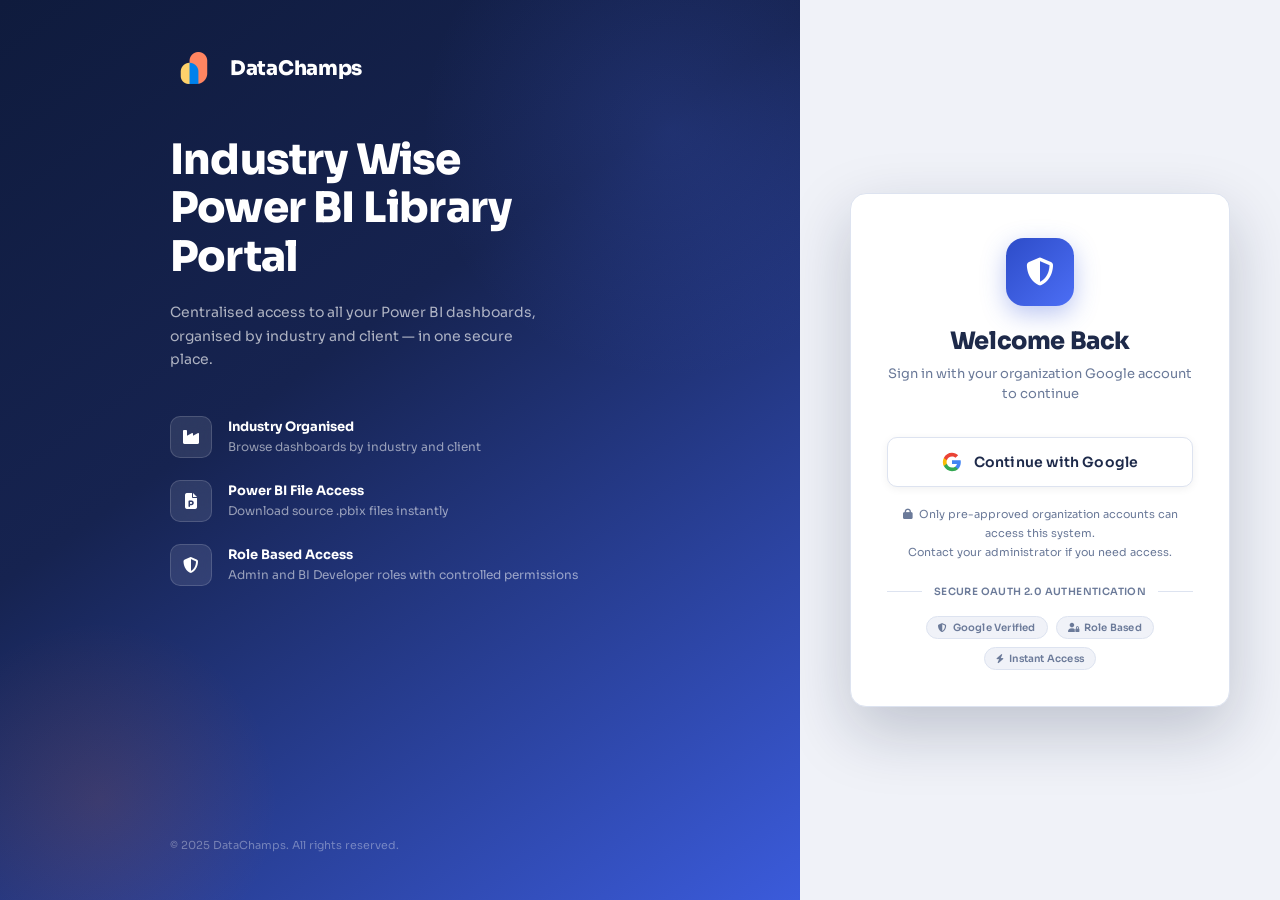
==== index.html @ c6d7ad4a "Initial Commit" ====
<!DOCTYPE html>
<html lang="en">
<head>
  <!-- ═══ AUTH GUARD — runs before anything renders ═══ -->
  <script>
  (function() {
    var params = new URLSearchParams(window.location.search);
    if (params.get('auth') === '1') {
      sessionStorage.setItem('dc_authed', '1');
      window.history.replaceState({}, '', window.location.pathname);
      return;
    }
    if (!sessionStorage.getItem('dc_authed')) {
      window.location.replace('login.html');
    }
  })();
  </script>

  <meta charset="UTF-8" />
  <meta name="viewport" content="width=device-width, initial-scale=1.0" />
  <title>Industry Wise Dashboards — DataChamps</title>
  <link rel="preconnect" href="https://fonts.googleapis.com" />
  <link rel="preconnect" href="https://fonts.gstatic.com" crossorigin />
  <link href="https://fonts.googleapis.com/css2?family=Sora:wght@300;400;500;600;700;800&display=swap" rel="stylesheet" />
  <link href="https://cdnjs.cloudflare.com/ajax/libs/font-awesome/6.5.0/css/all.min.css" rel="stylesheet" />
  <link rel="icon" type="image/png" href="logo/favicon.png">
  <link rel="stylesheet" href="css/index.css" />
</head>
<body>

<!-- ═══════════════════════ NAVBAR ═══════════════════════ -->
<nav class="navbar">
  <a class="navbar-brand" href="index.html">
    <img src="logo/favicon.png" alt="DataChamps Logo" class="brand-logo" onerror="this.style.display='none'" />
    <span class="brand-name">DataChamps</span>
  </a>

  <ul class="navbar-nav" id="navbarNav">
    <li><a class="nav-link active" onclick="navigateTo('industries');closeNav()"><i class="fa fa-th-large"></i> Dashboards</a></li>
    <li><a class="nav-link" href="kpi.html"><i class="fa fa-chart-line"></i> KPI Details</a></li>
    <li><a class="nav-link" href="visual.html"><i class="fa fa-eye"></i> Visual Details</a></li>
    <li><a class="nav-link" href="wireframe"><i class="fa fa-eye"></i> Wireframe</a></li>
  </ul>

  <div class="navbar-actions">
    <!-- Guest -->
    <div id="guestActions">
      <button class="btn-login" onclick="openLoginModal()">
        <i class="fa fa-lock"></i>
        <span class="btn-text">Login</span>
      </button>
    </div>

    <!-- Logged in — single profile button with dropdown -->
    <div id="adminActions" style="display:none; align-items:center; gap:10px;" class="profile-wrapper">
      <!-- Profile Dropdown Trigger -->
      <div class="profile-dropdown-wrap" id="profileDropdownWrap">
        <button class="btn-profile" id="profileBtn" onclick="toggleProfileDropdown(event)" aria-haspopup="true" aria-expanded="false">
          <div id="profileAvatarWrap">
            <div class="avatar" id="adminAvatar">A</div>
          </div>
          <div class="profile-info">
            <span class="admin-name" id="adminName">User</span>
            <span class="role-badge" id="roleBadge">—</span>
          </div>
          <i class="fa fa-chevron-down profile-chevron" id="profileChevron"></i>
        </button>

        <!-- Dropdown Menu -->
        <div class="profile-dropdown" id="profileDropdown" role="menu">
          <!-- User info header -->
          <div class="dropdown-header">
            <div class="dropdown-avatar" id="dropdownAvatarWrap">
              <div class="avatar-lg" id="dropdownAvatar">A</div>
            </div>
            <div class="dropdown-user-info">
              <div class="dropdown-name" id="dropdownName">User</div>
              <div class="dropdown-role" id="dropdownRole">—</div>
            </div>
          </div>
          <div class="dropdown-divider"></div>

          <!-- Menu items -->
          <a class="dropdown-item" href="profile.html" role="menuitem">
            <span class="dropdown-item-icon"><i class="fa fa-user-circle"></i></span>
            <span class="dropdown-item-text">My Profile</span>
          </a>

          <!-- Admin only: Manage Users -->
          <button class="dropdown-item" id="manageUsersItem" style="display:none;" onclick="closeProfileDropdown();openUsersModal();" role="menuitem">
            <span class="dropdown-item-icon admin-icon"><i class="fa fa-users-cog"></i></span>
            <span class="dropdown-item-text">Manage Users</span>
            <span class="dropdown-item-badge">Admin</span>
          </button>

          <div class="dropdown-divider"></div>

          <button class="dropdown-item danger" onclick="logout()" role="menuitem">
            <span class="dropdown-item-icon"><i class="fa fa-sign-out-alt"></i></span>
            <span class="dropdown-item-text">Logout</span>
          </button>
        </div>
      </div>
    </div>
  </div>

  <button class="hamburger" id="hamburger" onclick="toggleNav()" aria-label="Menu" aria-expanded="false">
    <span></span><span></span><span></span>
  </button>
</nav>

<!-- ═══════════════════════ HERO ═════════════════════════ -->
<div class="hero">
  <div class="hero-breadcrumb"><i class="fa fa-th-large"></i><span id="heroPath">All Industries</span></div>
  <h1 id="heroTitle">Industry Wise Dashboards</h1>
  <p id="heroSubtitle">Select an industry to browse its Power BI dashboards</p>
</div>

<!-- ═══════════════════════ STAT BAR ═════════════════════ -->
<div class="stat-bar">
  <div class="stat-item">
    <div class="stat-icon blue"><i class="fa fa-industry"></i></div>
    <div class="stat-info"><span class="stat-num" id="statIndustries">—</span><span class="stat-lbl">Industries</span></div>
  </div>
  <div class="stat-item">
    <div class="stat-icon green"><i class="fa fa-users"></i></div>
    <div class="stat-info"><span class="stat-num" id="statClients">—</span><span class="stat-lbl">Clients</span></div>
  </div>
  <div class="stat-item">
    <div class="stat-icon amber"><i class="fa fa-chart-bar"></i></div>
    <div class="stat-info"><span class="stat-num" id="statDashboards">—</span><span class="stat-lbl">Total Dashboards</span></div>
  </div>
</div>

<!-- ═══════════════════════ MAIN ═════════════════════════ -->
<div class="main-container">
  <div class="page-breadcrumb" id="pageBreadcrumb" style="display:none;"></div>
  <div class="section-heading">
    <h2 id="sectionTitle">Industries</h2>
    <span class="count-badge" id="sectionCount">0</span>
  </div>
  <p class="section-sub" id="sectionSub">Click an industry to view its clients and dashboards</p>
  <div class="toolbar">
    <div class="search-box">
      <i class="fa fa-search"></i>
      <input type="text" id="searchInput" placeholder="Search industries..." oninput="onSearch()" />
    </div>
    <div class="toolbar-right">
      <button class="btn btn-primary" id="addBtn" style="display:none;" onclick="openAddModal()">
        <i class="fa fa-plus"></i> <span id="addBtnLabel">Add Industry</span>
      </button>
    </div>
  </div>
  <div id="cardsArea"></div>
</div>

<!-- ═══════════════════════════════════════════════════════
     LOGIN MODAL
═══════════════════════════════════════════════════════ -->
<div class="modal-overlay" id="loginOverlay">
  <div class="modal login-modal" style="max-width:420px;">
    <div class="modal-body">
      <div class="login-logo">
        <i class="fa fa-shield-alt"></i>
        <h2>Welcome to DataChamps</h2>
        <p>Sign in with your organization Google account</p>
      </div>

      <div class="access-notice" id="loginNotice" style="display:none;">
        <i class="fa fa-triangle-exclamation"></i>
        <span id="loginNoticeMsg">Your account is not authorized. Contact your administrator.</span>
      </div>

      <a class="btn-google" href="php/google_auth.php" id="googleLoginBtn">
        <svg width="20" height="20" viewBox="0 0 24 24">
          <path fill="#4285F4" d="M22.56 12.25c0-.78-.07-1.53-.2-2.25H12v4.26h5.92c-.26 1.37-1.04 2.53-2.21 3.31v2.77h3.57c2.08-1.92 3.28-4.74 3.28-8.09z"/>
          <path fill="#34A853" d="M12 23c2.97 0 5.46-.98 7.28-2.66l-3.57-2.77c-.98.66-2.23 1.06-3.71 1.06-2.86 0-5.29-1.93-6.16-4.53H2.18v2.84C3.99 20.53 7.7 23 12 23z"/>
          <path fill="#FBBC05" d="M5.84 14.09c-.22-.66-.35-1.36-.35-2.09s.13-1.43.35-2.09V7.07H2.18C1.43 8.55 1 10.22 1 12s.43 3.45 1.18 4.93l3.66-2.84z"/>
          <path fill="#EA4335" d="M12 5.38c1.62 0 3.06.56 4.21 1.64l3.15-3.15C17.45 2.09 14.97 1 12 1 7.7 1 3.99 3.47 2.18 7.07l3.66 2.84c.87-2.6 3.3-4.53 6.16-4.53z"/>
        </svg>
        Continue with Google
      </a>

      <p style="text-align:center;font-family:'Sora',sans-serif;font-size:11px;color:var(--text-muted);margin-top:18px;line-height:1.6;">
        Only pre-approved organization accounts can access this system.<br>Contact your admin if you need access.
      </p>
    </div>
  </div>
</div>

<!-- ═══════════════════════════════════════════════════════
     INDUSTRY MODAL
═══════════════════════════════════════════════════════ -->
<div class="modal-overlay" id="industryOverlay">
  <div class="modal">
    <div class="modal-header">
      <span class="modal-title"><i class="fa fa-industry"></i> <span id="industryModalTitle">Add Industry</span></span>
      <button class="modal-close" onclick="closeModal('industryOverlay')"><i class="fa fa-times"></i></button>
    </div>
    <div class="modal-body">
      <input type="hidden" id="industryId" />
      <div class="form-group">
        <label class="form-label">Industry Name <span class="required">*</span></label>
        <input type="text" class="form-control" id="industryName" placeholder="e.g. Construction, Healthcare" />
      </div>
      <div class="form-group">
        <label class="form-label">Icon (Font Awesome class)</label>
        <input type="text" class="form-control" id="industryIcon" placeholder="e.g. fa-building" value="fa-industry" />
        <small style="color:var(--text-muted);font-size:11px;margin-top:5px;display:block;font-family:'Sora',sans-serif;">
          Browse at <a href="https://fontawesome.com/icons" target="_blank" style="color:var(--blue);font-weight:600;">fontawesome.com</a>
        </small>
      </div>
      <div class="form-group">
        <label class="form-label">Description</label>
        <textarea class="form-control" id="industryDesc" placeholder="Brief description..."></textarea>
      </div>
    </div>
    <div class="modal-footer">
      <button class="btn btn-secondary" onclick="closeModal('industryOverlay')">Cancel</button>
      <button class="btn btn-primary" onclick="saveIndustry()"><i class="fa fa-save"></i> Save</button>
    </div>
  </div>
</div>

<!-- Functions MODAL -->
<div class="modal-overlay" id="clientOverlay">
  <div class="modal">
    <div class="modal-header">
      <span class="modal-title"><i class="fa fa-user-tie"></i> <span id="clientModalTitle">Add Functions</span></span>
      <button class="modal-close" onclick="closeModal('clientOverlay')"><i class="fa fa-times"></i></button>
    </div>
    <div class="modal-body">
      <input type="hidden" id="clientId" />
      <input type="hidden" id="clientIndustryId" />
      <div class="form-group">
        <label class="form-label">Function <span class="required">*</span></label>
        <input type="text" class="form-control" id="clientName" placeholder="e.g. Acme Corp" />
      </div>
      <div class="form-row">
        <div class="form-group">
          <label class="form-label">Email</label>
          <input type="email" class="form-control" id="clientEmail" placeholder="client@example.com" />
        </div>
        <div class="form-group">
          <label class="form-label">Phone</label>
          <input type="text" class="form-control" id="clientPhone" placeholder="+91 XXXXX XXXXX" />
        </div>
      </div>
      <div class="form-group">
        <label class="form-label">Description</label>
        <textarea class="form-control" id="clientDesc" placeholder="About this client..."></textarea>
      </div>
    </div>
    <div class="modal-footer">
      <button class="btn btn-secondary" onclick="closeModal('clientOverlay')">Cancel</button>
      <button class="btn btn-primary" onclick="saveClient()"><i class="fa fa-save"></i> Save</button>
    </div>
  </div>
</div>

<!-- DASHBOARD MODAL -->
<div class="modal-overlay" id="dashboardOverlay">
  <div class="modal">
    <div class="modal-header">
      <span class="modal-title"><i class="fa fa-chart-pie"></i> <span id="dashboardModalTitle">Add Dashboard</span></span>
      <button class="modal-close" onclick="closeModal('dashboardOverlay')"><i class="fa fa-times"></i></button>
    </div>
    <div class="modal-body">
      <input type="hidden" id="dashboardId" />
      <input type="hidden" id="dashboardClientId" />
      <input type="hidden" id="dashboardIndustryId" />
      <div class="form-group">
        <label class="form-label">Dashboard Name <span class="required">*</span></label>
        <input type="text" class="form-control" id="dashboardName" placeholder="e.g. Sales Dashboard" />
      </div>
      <div class="form-group">
        <label class="form-label">Power BI Embed URL <span class="required">*</span></label>
        <input type="url" class="form-control" id="dashboardUrl" placeholder="https://app.powerbi.com/reportEmbed?..." />
      </div>
      <div class="form-group">
        <label class="form-label">Description</label>
        <textarea class="form-control" id="dashboardDesc" placeholder="What insights does this dashboard show?"></textarea>
      </div>
      <div class="form-group">
        <label class="form-check">
          <input type="checkbox" id="dashboardActive" checked /> Mark as Active
        </label>
      </div>
    </div>
    <div class="modal-footer">
      <button class="btn btn-secondary" onclick="closeModal('dashboardOverlay')">Cancel</button>
      <button class="btn btn-primary" onclick="saveDashboard()"><i class="fa fa-save"></i> Save</button>
    </div>
  </div>
</div>

<!-- ═══════════════════════════════════════════════════════
     MANAGE USERS MODAL (admin only)
═══════════════════════════════════════════════════════ -->
<div class="modal-overlay" id="usersOverlay">
  <div class="modal users-modal">
    <div class="modal-header">
      <span class="modal-title"><i class="fa fa-users-cog"></i> Manage Users</span>
      <button class="modal-close" onclick="closeModal('usersOverlay')"><i class="fa fa-times"></i></button>
    </div>
    <div class="modal-body">
      <div style="display:flex;justify-content:flex-end;margin-bottom:16px;">
        <button class="btn btn-primary btn-sm" onclick="openAddUserModal()"><i class="fa fa-plus"></i> Add User</button>
      </div>
      <div id="usersList"><div class="pbix-loading"><i class="fa fa-spinner fa-spin"></i> Loading users…</div></div>
    </div>
  </div>
</div>

<!-- ADD/EDIT USER MODAL -->
<div class="modal-overlay" id="userFormOverlay">
  <div class="modal" style="max-width:440px;">
    <div class="modal-header">
      <span class="modal-title"><i class="fa fa-user-plus"></i> <span id="userFormTitle">Add User</span></span>
      <button class="modal-close" onclick="closeModal('userFormOverlay')"><i class="fa fa-times"></i></button>
    </div>
    <div class="modal-body">
      <input type="hidden" id="userFormId" />
      <div class="form-group">
        <label class="form-label">Full Name <span class="required">*</span></label>
        <input type="text" class="form-control" id="userFormName" placeholder="e.g. Prajwal Shendge" />
      </div>
      <div class="form-group" id="userEmailGroup">
        <label class="form-label">Gmail Address <span class="required">*</span></label>
        <input type="email" class="form-control" id="userFormEmail" placeholder="user@gmail.com" />
        <small style="color:var(--text-muted);font-size:11px;margin-top:4px;display:block;font-family:'Sora',sans-serif;">Must match their Google account email exactly.</small>
      </div>
      <div class="form-group">
        <label class="form-label">Role <span class="required">*</span></label>
        <select class="form-control" id="userFormRole">
          <option value="bi_developer">BI Developer — View &amp; Download only</option>
          <option value="admin">Admin — Full Access</option>
        </select>
      </div>
      <div class="form-group" id="userActiveGroup" style="display:none;">
        <label class="form-check">
          <input type="checkbox" id="userFormActive" checked /> Account Active
        </label>
      </div>
    </div>
    <div class="modal-footer">
      <button class="btn btn-secondary" onclick="closeModal('userFormOverlay')">Cancel</button>
      <button class="btn btn-primary" onclick="saveUser()"><i class="fa fa-save"></i> Save</button>
    </div>
  </div>
</div>

<!-- PBIX MODAL -->
<div class="modal-overlay" id="pbixOverlay">
  <div class="modal pbix-modal">
    <div class="modal-header">
      <span class="modal-title">
        <i class="fa fa-file-powerpoint" style="color:#f76707;"></i>
        <span id="pbixModalDashboardName">Power BI Files</span>
      </span>
      <button class="modal-close" onclick="closeModal('pbixOverlay')"><i class="fa fa-times"></i></button>
    </div>
    <div id="pbixUploadSection" style="display:none;">
      <div class="pbix-upload-area" id="pbixUploadArea">
        <div class="pbix-upload-inner">
          <div class="pbix-upload-icon"><i class="fa fa-cloud-arrow-up"></i></div>
          <div class="pbix-upload-label">Upload Power BI File</div>
          <div class="pbix-upload-hint">Click to browse or drag &amp; drop · .pbix / .pbit · max 2 GB</div>
          <input type="file" id="pbixFileInput" accept=".pbix,.pbit" style="display:none;" onchange="onPbixFileSelected(this)" />
          <button class="btn btn-primary btn-sm" style="margin-top:12px;" onclick="document.getElementById('pbixFileInput').click()">
            <i class="fa fa-folder-open"></i> Choose File
          </button>
        </div>
      </div>
      <div id="pbixUploadForm" style="display:none;padding:0 26px 20px;">
        <div class="pbix-selected-file" id="pbixSelectedFile"></div>
        <div class="form-group" style="margin-top:14px;">
          <label class="form-label">Display Name <span class="required">*</span></label>
          <input type="text" class="form-control" id="pbixDisplayName" placeholder="e.g. Sales Analysis v2" />
        </div>
        <div class="form-group">
          <label class="form-label">Notes / Description</label>
          <textarea class="form-control" id="pbixDescription" placeholder="e.g. Contains DAX measures for Q1..." style="min-height:64px;"></textarea>
        </div>
        <div style="display:flex;gap:10px;justify-content:flex-end;">
          <button class="btn btn-secondary btn-sm" onclick="cancelPbixUpload()"><i class="fa fa-times"></i> Cancel</button>
          <button class="btn btn-primary btn-sm" id="pbixUploadBtn" onclick="uploadPbixFile()"><i class="fa fa-upload"></i> Upload File</button>
        </div>
      </div>
    </div>
    <div id="pbixDivider" style="height:1px;background:var(--border);display:none;"></div>
    <div class="modal-body" style="padding-top:20px;">
      <div id="pbixFileList"><div class="pbix-loading"><i class="fa fa-spinner fa-spin"></i> Loading files…</div></div>
    </div>
  </div>
</div>

<!-- PBIX EDIT MODAL -->
<div class="modal-overlay" id="pbixEditOverlay">
  <div class="modal" style="max-width:440px;">
    <div class="modal-header">
      <span class="modal-title"><i class="fa fa-pen"></i> Edit File Info</span>
      <button class="modal-close" onclick="closeModal('pbixEditOverlay')"><i class="fa fa-times"></i></button>
    </div>
    <div class="modal-body">
      <input type="hidden" id="pbixEditId" />
      <div class="form-group">
        <label class="form-label">Display Name <span class="required">*</span></label>
        <input type="text" class="form-control" id="pbixEditDisplayName" />
      </div>
      <div class="form-group">
        <label class="form-label">Notes / Description</label>
        <textarea class="form-control" id="pbixEditDescription" style="min-height:64px;"></textarea>
      </div>
    </div>
    <div class="modal-footer">
      <button class="btn btn-secondary" onclick="closeModal('pbixEditOverlay')">Cancel</button>
      <button class="btn btn-primary" onclick="savePbixEdit()"><i class="fa fa-save"></i> Save</button>
    </div>
  </div>
</div>

<!-- CONFIRM DELETE -->
<div class="modal-overlay" id="confirmOverlay">
  <div class="modal confirm-dialog">
    <div class="confirm-body">
      <div class="confirm-icon"><i class="fa fa-triangle-exclamation"></i></div>
      <h3 id="confirmTitle">Delete Item?</h3>
      <p id="confirmMsg">This action cannot be undone.</p>
    </div>
    <div class="modal-footer">
      <button class="btn btn-secondary" onclick="closeModal('confirmOverlay')">Cancel</button>
      <button class="btn btn-danger" onclick="confirmDeleteAction()"><i class="fa fa-trash"></i> Delete</button>
    </div>
  </div>
</div>

<div class="toast-container" id="toastContainer"></div>

<!-- ═══════════════════════ JAVASCRIPT ═══════════════════ -->
<script>
'use strict';

var API_URL = 'php/api.php';

var state = {
  view: 'industries',
  isAdmin: false,
  isLoggedIn: false,
  userRole: '',
  userName: '',
  currentIndustry: null,
  currentClient: null,
  searchTimer: null,
  deleteCallback: null,
  pbixCurrentDashboardId: null,
  pbixSelectedFile: null
};

document.addEventListener('DOMContentLoaded', function() {
  var params = new URLSearchParams(window.location.search);
  if (params.get('login') === 'success') {
    showToast('Logged in successfully!', 'success');
    window.history.replaceState({}, '', window.location.pathname);
  }
  if (params.get('error')) {
    var errMap = {
      not_authorized:        'Your Google account is not authorized. Contact your admin.',
      google_denied:         'Google sign-in was cancelled.',
      token_exchange_failed: 'Authentication failed. Please try again.',
      invalid_state:         'Security check failed. Please try again.',
      userinfo_failed:       'Could not retrieve your Google profile. Please try again.'
    };
    var errMsg = errMap[params.get('error')] || 'Login failed. Please try again.';
    if (params.get('email')) errMsg += ' (' + params.get('email') + ')';
    setTimeout(function() {
      document.getElementById('loginNotice').style.display = 'flex';
      document.getElementById('loginNoticeMsg').textContent = errMsg;
      openModal('loginOverlay');
    }, 300);
    window.history.replaceState({}, '', window.location.pathname);
  }

  checkSession().then(function() {
    loadStats();
    navigateTo('industries');
  });
  setupPbixDragDrop();
  setupClickOutsideNav();
  setupClickOutsideDropdown();
});

// ── Click outside nav to close (mobile) ──────────────────
function setupClickOutsideNav() {
  document.addEventListener('click', function(e) {
    var nav = document.getElementById('navbarNav');
    var btn = document.getElementById('hamburger');
    if (nav && nav.classList.contains('open') && !nav.contains(e.target) && !btn.contains(e.target)) {
      closeNav();
    }
  });
}

// ── Click outside profile dropdown to close ───────────────
function setupClickOutsideDropdown() {
  document.addEventListener('click', function(e) {
    var wrap = document.getElementById('profileDropdownWrap');
    if (wrap && !wrap.contains(e.target)) {
      closeProfileDropdown();
    }
  });
}

// ── Profile Dropdown ──────────────────────────────────────
function toggleProfileDropdown(e) {
  e.stopPropagation();
  var dropdown = document.getElementById('profileDropdown');
  var btn      = document.getElementById('profileBtn');
  var chevron  = document.getElementById('profileChevron');
  var isOpen   = dropdown.classList.contains('open');
  if (isOpen) {
    closeProfileDropdown();
  } else {
    dropdown.classList.add('open');
    btn.setAttribute('aria-expanded', 'true');
    chevron.style.transform = 'rotate(180deg)';
  }
}

function closeProfileDropdown() {
  var dropdown = document.getElementById('profileDropdown');
  var btn      = document.getElementById('profileBtn');
  var chevron  = document.getElementById('profileChevron');
  if (dropdown) {
    dropdown.classList.remove('open');
    btn.setAttribute('aria-expanded', 'false');
    chevron.style.transform = '';
  }
}

// ── API ───────────────────────────────────────────────────
function api(method, action, body) {
  var url  = API_URL + '?action=' + action;
  var opts = { method: method, headers: { 'Content-Type': 'application/json' } };
  if (body) opts.body = JSON.stringify(body);
  return fetch(url, opts).then(function(res) {
    var ct = res.headers.get('content-type') || '';
    if (ct.indexOf('application/json') === -1) {
      return res.text().then(function(txt) { console.error('Non-JSON:', txt); throw new Error('Server error. Check console (F12).'); });
    }
    return res.json().then(function(data) {
      if (!res.ok && !data.success) throw new Error(data.message || 'Request failed (' + res.status + ')');
      return data;
    });
  }).catch(function(err) { showToast(err.message || 'Network error', 'error'); throw err; });
}

// ── Session ───────────────────────────────────────────────
function checkSession() {
  return api('GET', 'session_check').then(function(data) {
    state.isLoggedIn = !!data.logged_in;
    state.isAdmin    = !!data.is_admin;
    state.userRole   = data.role   || '';
    state.userName   = data.name   || '';
    updateAuthUI(data);
  }).catch(function() { updateAuthUI({}); });
}

function updateAuthUI(data) {
  var loggedIn = state.isLoggedIn;
  document.getElementById('guestActions').style.display   = loggedIn ? 'none'  : 'block';
  document.getElementById('adminActions').style.display   = loggedIn ? 'flex'  : 'none';
  document.getElementById('addBtn').style.display         = state.isAdmin ? 'inline-flex' : 'none';

  // Show Manage Users in dropdown only for admin
  var manageUsersItem = document.getElementById('manageUsersItem');
  if (manageUsersItem) manageUsersItem.style.display = state.isAdmin ? 'flex' : 'none';

  if (loggedIn) {
    var firstName = state.userName ? state.userName.split(' ')[0] : 'User';
    var initial   = state.userName ? state.userName.charAt(0).toUpperCase() : 'U';

    // Navbar profile button
    document.getElementById('adminName').textContent = firstName;

    // Role badge in navbar
    var rb = document.getElementById('roleBadge');
    if (state.isAdmin) {
      rb.className = 'role-badge admin';
      rb.innerHTML = '<i class="fa fa-shield-alt" style="font-size:9px;"></i> Admin';
    } else {
      rb.className = 'role-badge bi_developer';
      rb.innerHTML = '<i class="fa fa-chart-bar" style="font-size:9px;"></i> BI Dev';
    }

    // Avatar in navbar
    var wrap = document.getElementById('profileAvatarWrap');
    if (data && data.picture) {
      wrap.innerHTML = '<img src="' + data.picture + '" class="avatar-img" alt="Avatar" onerror="this.parentNode.innerHTML=\'<div class=avatar>' + esc(initial) + '</div>\'" />';
    } else {
      wrap.innerHTML = '<div class="avatar">' + esc(initial) + '</div>';
    }

    // Dropdown header
    document.getElementById('dropdownName').textContent = state.userName || 'User';
    var dropdownRole = document.getElementById('dropdownRole');
    if (state.isAdmin) {
      dropdownRole.innerHTML = '<i class="fa fa-shield-alt"></i> Administrator';
      dropdownRole.className = 'dropdown-role admin-role';
    } else {
      dropdownRole.innerHTML = '<i class="fa fa-chart-bar"></i> BI Developer';
      dropdownRole.className = 'dropdown-role dev-role';
    }

    // Dropdown avatar
    var dropWrap = document.getElementById('dropdownAvatarWrap');
    if (data && data.picture) {
      dropWrap.innerHTML = '<img src="' + data.picture + '" class="dropdown-avatar-img" alt="Avatar" onerror="this.parentNode.innerHTML=\'<div class=avatar-lg>' + esc(initial) + '</div>\'" />';
    } else {
      dropWrap.innerHTML = '<div class="avatar-lg">' + esc(initial) + '</div>';
    }
  }
}

function openLoginModal() {
  document.getElementById('loginNotice').style.display = 'none';
  openModal('loginOverlay');
}

function logout() {
  closeProfileDropdown();
  api('POST', 'logout').then(function() {
    sessionStorage.removeItem('dc_authed');
    window.location.href = 'login.html';
  }).catch(function() {
    sessionStorage.removeItem('dc_authed');
    window.location.href = 'login.html';
  });
}

// ── Navigation ────────────────────────────────────────────
function navigateTo(view, industry, client) {
  state.view = view;
  state.currentIndustry = industry || null;
  state.currentClient   = client   || null;
  document.getElementById('searchInput').value = '';
  updateHero(); updateBreadcrumb(); updateToolbar(); renderCurrentView();
}

function updateHero() {
  var v = state.view, i = state.currentIndustry, c = state.currentClient;
  var map = {
    industries: { path: 'All Industries', title: 'Industry Wise Dashboards', sub: 'Select an industry to browse its Power BI dashboards' },
    clients:    { path: i ? i.name : '', title: (i ? i.name : '') + ' — Clients', sub: 'Select a client to view their dashboards' },
    dashboards: { path: (i ? i.name : '') + ' › ' + (c ? c.name : ''), title: (c ? c.name : '') + ' — Dashboards', sub: 'Power BI dashboards for this client' }
  };
  var cfg = map[v] || map.industries;
  document.getElementById('heroPath').textContent     = cfg.path;
  document.getElementById('heroTitle').textContent    = cfg.title;
  document.getElementById('heroSubtitle').textContent = cfg.sub;
}

function updateBreadcrumb() {
  var bc = document.getElementById('pageBreadcrumb');
  if (state.view === 'industries') { bc.style.display = 'none'; return; }
  bc.style.display = 'flex';
  var html = '<span class="crumb" onclick="navigateTo(\'industries\')"><i class="fa fa-home"></i> All Industries</span>';
  if (state.view === 'clients') {
    html += '<span class="sep"><i class="fa fa-chevron-right"></i></span><span class="current">' + esc(state.currentIndustry ? state.currentIndustry.name : '') + '</span>';
  } else {
    html += '<span class="sep"><i class="fa fa-chevron-right"></i></span>';
    html += '<span class="crumb" onclick="navigateTo(\'clients\', state.currentIndustry)">' + esc(state.currentIndustry ? state.currentIndustry.name : '') + '</span>';
    html += '<span class="sep"><i class="fa fa-chevron-right"></i></span><span class="current">' + esc(state.currentClient ? state.currentClient.name : '') + '</span>';
  }
  bc.innerHTML = html;
}

function updateToolbar() {
  var v = state.view;
  var labels       = { industries: 'Add Industry', clients: 'Add Client', dashboards: 'Add Dashboard' };
  var placeholders = { industries: 'Search industries...', clients: 'Search clients...', dashboards: 'Search dashboards...' };
  var titles       = { industries: 'Industries', clients: 'Clients', dashboards: 'Dashboards' };
  var subs         = {
    industries: 'Click an industry to view its clients and dashboards',
    clients:    'Click a client to view their dashboards',
    dashboards: 'Manage Power BI dashboards for this client'
  };
  document.getElementById('addBtnLabel').textContent  = labels[v];
  document.getElementById('searchInput').placeholder  = placeholders[v];
  document.getElementById('sectionTitle').textContent = titles[v];
  document.getElementById('sectionSub').textContent   = subs[v];
  document.getElementById('addBtn').style.display     = state.isAdmin ? 'inline-flex' : 'none';
}

// ── Render ────────────────────────────────────────────────
function renderCurrentView() {
  var s = document.getElementById('searchInput').value.trim();
  if      (state.view === 'industries') renderIndustries(s);
  else if (state.view === 'clients')    renderClients(s);
  else                                  renderDashboards(s);
}

function onSearch() { clearTimeout(state.searchTimer); state.searchTimer = setTimeout(renderCurrentView, 350); }

function showSkeleton() {
  var h = '';
  for (var i = 0; i < 6; i++) {
    h += '<div class="skeleton-card"><div class="skel" style="width:52px;height:52px;border-radius:12px;margin-bottom:16px;"></div>' +
         '<div class="skel" style="width:65%;height:16px;margin-bottom:10px;"></div>' +
         '<div class="skel" style="width:90%;height:12px;margin-bottom:6px;"></div>' +
         '<div class="skel" style="width:55%;height:12px;"></div></div>';
  }
  document.getElementById('cardsArea').innerHTML = '<div class="skeleton-grid">' + h + '</div>';
}

// ── Industries ────────────────────────────────────────────
function renderIndustries(search) {
  showSkeleton();
  api('GET', 'get_industries&search=' + encodeURIComponent(search || '')).then(function(data) {
    var list = data.data || [];
    document.getElementById('sectionCount').textContent = list.length;
    if (!list.length) { document.getElementById('cardsArea').innerHTML = emptyState(search ? 'No industries found' : 'No industries yet', search ? 'No results for "' + search + '"' : 'Click "Add Industry" to get started.'); return; }
    var cards = list.map(function(ind) {
      var adminBtns = state.isAdmin
        ? '<button class="btn btn-secondary btn-icon btn-sm" title="Edit" onclick="event.stopPropagation();editIndustry(' + ind.id + ',\'' + esc(ind.name) + '\',\'' + esc(ind.icon) + '\',\'' + esc(ind.description || '') + '\')"><i class="fa fa-pen"></i></button>' +
          '<button class="btn btn-danger btn-icon btn-sm" title="Delete" onclick="event.stopPropagation();deleteItem(\'industry\',' + ind.id + ',\'' + esc(ind.name) + '\')"><i class="fa fa-trash"></i></button>'
        : '';
      return '<div class="card" onclick="navigateTo(\'clients\',{id:' + ind.id + ',name:\'' + esc(ind.name) + '\',icon:\'' + esc(ind.icon) + '\'})">' +
        '<div class="card-header-strip"></div>' +
        '<div class="card-body">' +
          '<div class="card-icon-row"><div class="card-icon"><i class="fa ' + esc(ind.icon || 'fa-industry') + '"></i></div><div class="card-actions-inline">' + adminBtns + '</div></div>' +
          '<div class="card-title">' + esc(ind.name) + '</div>' +
          '<div class="card-desc">' + esc(ind.description || 'No description provided.') + '</div>' +
          '<div class="card-meta"><span class="meta-pill"><i class="fa fa-users"></i> ' + ind.total_clients + ' Client' + (ind.total_clients != 1 ? 's' : '') + '</span><span class="meta-pill"><i class="fa fa-chart-bar"></i> ' + ind.total_dashboards + ' Dashboard' + (ind.total_dashboards != 1 ? 's' : '') + '</span></div>' +
        '</div>' +
        '<div class="card-footer"><button class="view-btn">View Clients <i class="fa fa-arrow-right"></i></button></div>' +
      '</div>';
    }).join('');
    document.getElementById('cardsArea').innerHTML = '<div class="cards-grid industry-grid">' + cards + '</div>';
  }).catch(function() { document.getElementById('cardsArea').innerHTML = errorState('Could not load industries', 'Check your server and database.'); });
}

// ── Clients ───────────────────────────────────────────────
function renderClients(search) {
  showSkeleton();
  var indId = state.currentIndustry ? state.currentIndustry.id : 0;
  api('GET', 'get_clients&industry_id=' + indId + '&search=' + encodeURIComponent(search || '')).then(function(data) {
    var list = data.data || [];
    document.getElementById('sectionCount').textContent = list.length;
    if (!list.length) { document.getElementById('cardsArea').innerHTML = emptyState(search ? 'No clients found' : 'No clients yet', search ? 'No results for "' + search + '"' : 'Click "Add Client" to get started.'); return; }
    var cards = list.map(function(cl) {
      var adminBtns = state.isAdmin
        ? '<button class="btn btn-secondary btn-icon btn-sm" title="Edit" onclick="event.stopPropagation();editClient(' + cl.id + ',\'' + esc(cl.name) + '\',\'' + esc(cl.email || '') + '\',\'' + esc(cl.phone || '') + '\',\'' + esc(cl.description || '') + '\')"><i class="fa fa-pen"></i></button>' +
          '<button class="btn btn-danger btn-icon btn-sm" title="Delete" onclick="event.stopPropagation();deleteItem(\'client\',' + cl.id + ',\'' + esc(cl.name) + '\')"><i class="fa fa-trash"></i></button>'
        : '';
      return '<div class="card" onclick="navigateTo(\'dashboards\',state.currentIndustry,{id:' + cl.id + ',name:\'' + esc(cl.name) + '\'})">' +
        '<div class="card-header-strip"></div>' +
        '<div class="card-body">' +
          '<div class="card-icon-row"><div class="card-icon"><i class="fa fa-user-tie"></i></div><div class="card-actions-inline">' + adminBtns + '</div></div>' +
          '<div class="card-title">' + esc(cl.name) + '</div>' +
          '<div class="card-desc">' + esc(cl.description || 'No description provided.') + '</div>' +
          '<div class="card-meta">' + (cl.email ? '<span class="meta-pill"><i class="fa fa-envelope"></i> ' + esc(cl.email) + '</span>' : '') + '<span class="meta-pill"><i class="fa fa-chart-pie"></i> ' + cl.total_dashboards + ' Dashboard' + (cl.total_dashboards != 1 ? 's' : '') + '</span></div>' +
        '</div>' +
        '<div class="card-footer"><button class="view-btn">View Dashboards <i class="fa fa-arrow-right"></i></button></div>' +
      '</div>';
    }).join('');
    document.getElementById('cardsArea').innerHTML = '<div class="cards-grid client-grid">' + cards + '</div>';
  }).catch(function() { document.getElementById('cardsArea').innerHTML = errorState('Could not load clients', 'Check your server and database.'); });
}

// ── Dashboards ────────────────────────────────────────────
function renderDashboards(search) {
  showSkeleton();
  var clId  = state.currentClient   ? state.currentClient.id   : 0;
  var indId = state.currentIndustry ? state.currentIndustry.id : 0;
  api('GET', 'get_dashboards&client_id=' + clId + '&industry_id=' + indId + '&search=' + encodeURIComponent(search || '')).then(function(data) {
    var list = data.data || [];
    document.getElementById('sectionCount').textContent = list.length;
    if (!list.length) { document.getElementById('cardsArea').innerHTML = emptyState(search ? 'No dashboards found' : 'No dashboards yet', search ? 'No results for "' + search + '"' : 'Click "Add Dashboard" to get started.'); return; }
    var cards = list.map(function(d) {
      var isActive  = d.is_active == 1;
      var pbixCount = parseInt(d.total_pbix_files) || 0;
      var badge     = '<span class="badge-status ' + (isActive ? 'active' : 'inactive') + '"><i class="fa fa-circle" style="font-size:7px;"></i> ' + (isActive ? 'Active' : 'Inactive') + '</span>';
      var enc       = encodeURIComponent(JSON.stringify(d));
      var adminBtns = state.isAdmin
        ? '<button class="btn btn-secondary btn-icon btn-sm" title="Edit" onclick="event.stopPropagation();editDashboardEncoded(\'' + enc + '\')"><i class="fa fa-pen"></i></button>' +
          '<button class="btn btn-danger btn-icon btn-sm" title="Delete" onclick="event.stopPropagation();deleteItem(\'dashboard\',' + d.id + ',\'' + esc(d.name) + '\')"><i class="fa fa-trash"></i></button>'
        : '';
      var pbixPill = '<span class="meta-pill pbix-pill" title="Power BI source files" onclick="event.stopPropagation();handlePbixClick(' + d.id + ',\'' + esc(d.name) + '\')">' +
        '<i class="fa fa-file-powerpoint" style="color:#f76707;"></i> ' + pbixCount + ' PBI File' + (pbixCount !== 1 ? 's' : '') + '</span>';
      return '<div class="card">' +
        '<div class="card-header-strip"></div>' +
        '<div class="card-body">' +
          '<div class="card-icon-row"><div class="card-icon"><i class="fa fa-chart-bar"></i></div><div class="card-actions-inline" style="align-items:center;gap:6px;">' + badge + adminBtns + '</div></div>' +
          '<div class="card-title">' + esc(d.name) + '</div>' +
          '<div class="card-desc">' + esc(d.description || 'No description provided.') + '</div>' +
          '<div class="card-meta">' + pbixPill + '</div>' +
        '</div>' +
        '<div class="card-footer">' +
          '<a class="view-btn" href="' + esc(d.embed_url) + '" target="_blank" onclick="event.stopPropagation()">Open Dashboard <i class="fa fa-external-link-alt"></i></a>' +
          '<button class="pbix-footer-btn" onclick="event.stopPropagation();handlePbixClick(' + d.id + ',\'' + esc(d.name) + '\')">' +
            '<i class="fa fa-file-powerpoint"></i> PBI Files' +
          '</button>' +
        '</div>' +
      '</div>';
    }).join('');
    document.getElementById('cardsArea').innerHTML = '<div class="cards-grid dashboard-grid">' + cards + '</div>';
  }).catch(function() { document.getElementById('cardsArea').innerHTML = errorState('Could not load dashboards', 'Check your server and database.'); });
}

function handlePbixClick(dashboardId, dashboardName) {
  if (!state.isLoggedIn) { showToast('Please login to view Power BI files.', 'info'); openLoginModal(); return; }
  openPbixModal(dashboardId, dashboardName);
}

// ── Stats ─────────────────────────────────────────────────
function loadStats() {
  api('GET', 'get_stats').then(function(data) {
    if (data.success) {
      document.getElementById('statIndustries').textContent = data.industries;
      document.getElementById('statClients').textContent    = data.clients;
      document.getElementById('statDashboards').textContent = data.dashboards;
    }
  }).catch(function() {});
}

// ── CRUD ──────────────────────────────────────────────────
function openAddModal() {
  var v = state.view;
  if (v === 'industries') {
    document.getElementById('industryId').value = ''; document.getElementById('industryName').value = '';
    document.getElementById('industryIcon').value = 'fa-industry'; document.getElementById('industryDesc').value = '';
    document.getElementById('industryModalTitle').textContent = 'Add Industry'; openModal('industryOverlay');
  } else if (v === 'clients') {
    document.getElementById('clientId').value = ''; document.getElementById('clientIndustryId').value = state.currentIndustry ? state.currentIndustry.id : '';
    document.getElementById('clientName').value = ''; document.getElementById('clientEmail').value = '';
    document.getElementById('clientPhone').value = ''; document.getElementById('clientDesc').value = '';
    document.getElementById('clientModalTitle').textContent = 'Add Client'; openModal('clientOverlay');
  } else {
    document.getElementById('dashboardId').value = ''; document.getElementById('dashboardClientId').value = state.currentClient ? state.currentClient.id : '';
    document.getElementById('dashboardIndustryId').value = state.currentIndustry ? state.currentIndustry.id : '';
    document.getElementById('dashboardName').value = ''; document.getElementById('dashboardUrl').value = '';
    document.getElementById('dashboardDesc').value = ''; document.getElementById('dashboardActive').checked = true;
    document.getElementById('dashboardModalTitle').textContent = 'Add Dashboard'; openModal('dashboardOverlay');
  }
}

function editIndustry(id, name, icon, desc) {
  document.getElementById('industryId').value = id; document.getElementById('industryName').value = name;
  document.getElementById('industryIcon').value = icon; document.getElementById('industryDesc').value = desc;
  document.getElementById('industryModalTitle').textContent = 'Edit Industry'; openModal('industryOverlay');
}

function saveIndustry() {
  var id   = document.getElementById('industryId').value;
  var name = document.getElementById('industryName').value.trim();
  var icon = document.getElementById('industryIcon').value.trim() || 'fa-industry';
  var desc = document.getElementById('industryDesc').value.trim();
  if (!name) { showToast('Industry name is required', 'error'); return; }
  var body = { name: name, icon: icon, description: desc };
  if (id) body.id = parseInt(id);
  api(id ? 'PUT' : 'POST', id ? 'update_industry' : 'create_industry', body).then(function(data) {
    if (data.success) { showToast(id ? 'Industry updated' : 'Industry created', 'success'); closeModal('industryOverlay'); loadStats(); renderCurrentView(); }
    else showToast(data.message || 'Error saving', 'error');
  }).catch(function() {});
}

function editClient(id, name, email, phone, desc) {
  document.getElementById('clientId').value = id; document.getElementById('clientIndustryId').value = state.currentIndustry ? state.currentIndustry.id : '';
  document.getElementById('clientName').value = name; document.getElementById('clientEmail').value = email;
  document.getElementById('clientPhone').value = phone; document.getElementById('clientDesc').value = desc;
  document.getElementById('clientModalTitle').textContent = 'Edit Client'; openModal('clientOverlay');
}

function saveClient() {
  var id    = document.getElementById('clientId').value;
  var indId = document.getElementById('clientIndustryId').value;
  var name  = document.getElementById('clientName').value.trim();
  var email = document.getElementById('clientEmail').value.trim();
  var phone = document.getElementById('clientPhone').value.trim();
  var desc  = document.getElementById('clientDesc').value.trim();
  if (!name) { showToast('Client name is required', 'error'); return; }
  var body = { name: name, email: email, phone: phone, description: desc };
  if (id) body.id = parseInt(id); else body.industry_id = parseInt(indId);
  api(id ? 'PUT' : 'POST', id ? 'update_client' : 'create_client', body).then(function(data) {
    if (data.success) { showToast(id ? 'Client updated' : 'Client created', 'success'); closeModal('clientOverlay'); loadStats(); renderCurrentView(); }
    else showToast(data.message || 'Error saving', 'error');
  }).catch(function() {});
}

function editDashboardEncoded(encoded) {
  var d = JSON.parse(decodeURIComponent(encoded));
  document.getElementById('dashboardId').value = d.id; document.getElementById('dashboardClientId').value = d.client_id;
  document.getElementById('dashboardIndustryId').value = d.industry_id; document.getElementById('dashboardName').value = d.name;
  document.getElementById('dashboardUrl').value = d.embed_url; document.getElementById('dashboardDesc').value = d.description || '';
  document.getElementById('dashboardActive').checked = d.is_active == 1;
  document.getElementById('dashboardModalTitle').textContent = 'Edit Dashboard'; openModal('dashboardOverlay');
}

function saveDashboard() {
  var id         = document.getElementById('dashboardId').value;
  var clientId   = document.getElementById('dashboardClientId').value;
  var industryId = document.getElementById('dashboardIndustryId').value;
  var name       = document.getElementById('dashboardName').value.trim();
  var url        = document.getElementById('dashboardUrl').value.trim();
  var desc       = document.getElementById('dashboardDesc').value.trim();
  var active     = document.getElementById('dashboardActive').checked ? 1 : 0;
  if (!name) { showToast('Dashboard name is required', 'error'); return; }
  if (!url)  { showToast('Embed URL is required', 'error'); return; }
  var body = { name: name, embed_url: url, description: desc, is_active: active };
  if (id) body.id = parseInt(id); else { body.client_id = parseInt(clientId); body.industry_id = parseInt(industryId); }
  api(id ? 'PUT' : 'POST', id ? 'update_dashboard' : 'create_dashboard', body).then(function(data) {
    if (data.success) { showToast(id ? 'Dashboard updated' : 'Dashboard created', 'success'); closeModal('dashboardOverlay'); loadStats(); renderCurrentView(); }
    else showToast(data.message || 'Error saving', 'error');
  }).catch(function() {});
}

function deleteItem(type, id, name) {
  var msgs = {
    industry:  'Delete industry "' + name + '"? All clients, dashboards and Power BI files will be removed.',
    client:    'Delete client "' + name + '"? All dashboards and Power BI files will be removed.',
    dashboard: 'Delete dashboard "' + name + '"? All linked Power BI files will also be permanently removed.'
  };
  document.getElementById('confirmTitle').textContent = 'Delete ' + type.charAt(0).toUpperCase() + type.slice(1) + '?';
  document.getElementById('confirmMsg').textContent   = msgs[type];
  state.deleteCallback = function() {
    var acts = { industry: 'delete_industry', client: 'delete_client', dashboard: 'delete_dashboard' };
    api('DELETE', acts[type], { id: parseInt(id) }).then(function(data) {
      if (data.success) { showToast(type.charAt(0).toUpperCase() + type.slice(1) + ' deleted', 'success'); closeModal('confirmOverlay'); loadStats(); renderCurrentView(); }
      else showToast(data.message || 'Error deleting', 'error');
    }).catch(function() {});
  };
  openModal('confirmOverlay');
}

function confirmDeleteAction() { if (state.deleteCallback) state.deleteCallback(); }

// ══════════════════════════════════════════════════════════
//  USER MANAGEMENT
// ══════════════════════════════════════════════════════════
function openUsersModal() { openModal('usersOverlay'); loadUsers(); }

function loadUsers() {
  var el = document.getElementById('usersList');
  el.innerHTML = '<div class="pbix-loading"><i class="fa fa-spinner fa-spin"></i> Loading users…</div>';
  api('GET', 'get_users').then(function(data) {
    var users = data.data || [];
    if (!users.length) { el.innerHTML = '<div class="pbix-empty">No users found.</div>'; return; }
    var html = '';
    users.forEach(function(u) {
      var roleLabel = u.role === 'admin' ? 'Admin' : 'BI Developer';
      html += '<div class="user-row">' +
        '<div class="user-avatar-sm">' + esc(u.name.charAt(0).toUpperCase()) + '</div>' +
        '<div class="user-info"><div class="user-name">' + esc(u.name) + '</div><div class="user-email">' + esc(u.email) + '</div></div>' +
        '<div class="user-actions">' +
          '<span class="badge-role ' + esc(u.role) + '">' + roleLabel + '</span>' +
          '<span class="' + (u.is_active ? 'badge-active' : 'badge-inactive') + '">' + (u.is_active ? 'Active' : 'Inactive') + '</span>' +
          '<button class="btn btn-secondary btn-icon btn-sm" title="Edit" onclick="editUser(' + u.id + ',\'' + esc(u.name) + '\',\'' + esc(u.role) + '\',' + u.is_active + ')"><i class="fa fa-pen"></i></button>' +
          '<button class="btn btn-danger btn-icon btn-sm" title="Delete" onclick="deleteUser(' + u.id + ',\'' + esc(u.name) + '\')"><i class="fa fa-trash"></i></button>' +
        '</div>' +
      '</div>';
    });
    el.innerHTML = html;
  }).catch(function() { el.innerHTML = '<div class="pbix-empty">Error loading users.</div>'; });
}

function openAddUserModal() {
  document.getElementById('userFormId').value    = '';
  document.getElementById('userFormName').value  = '';
  document.getElementById('userFormEmail').value = '';
  document.getElementById('userFormRole').value  = 'bi_developer';
  document.getElementById('userFormTitle').textContent = 'Add User';
  document.getElementById('userEmailGroup').style.display  = 'block';
  document.getElementById('userActiveGroup').style.display = 'none';
  openModal('userFormOverlay');
}

function editUser(id, name, role, isActive) {
  document.getElementById('userFormId').value       = id;
  document.getElementById('userFormName').value     = name;
  document.getElementById('userFormRole').value     = role;
  document.getElementById('userFormActive').checked = !!isActive;
  document.getElementById('userFormTitle').textContent = 'Edit User';
  document.getElementById('userEmailGroup').style.display  = 'none';
  document.getElementById('userActiveGroup').style.display = 'block';
  openModal('userFormOverlay');
}

function saveUser() {
  var id     = document.getElementById('userFormId').value;
  var name   = document.getElementById('userFormName').value.trim();
  var email  = document.getElementById('userFormEmail').value.trim();
  var role   = document.getElementById('userFormRole').value;
  var active = document.getElementById('userFormActive').checked ? 1 : 0;
  if (!name) { showToast('Name is required', 'error'); return; }
  if (!id && !email) { showToast('Email is required', 'error'); return; }
  var body = { name: name, role: role };
  if (id) { body.id = parseInt(id); body.is_active = active; }
  else    { body.email = email.toLowerCase(); }
  api(id ? 'PUT' : 'POST', id ? 'update_user' : 'create_user', body).then(function(data) {
    if (data.success) { showToast(id ? 'User updated' : 'User added', 'success'); closeModal('userFormOverlay'); loadUsers(); }
    else showToast(data.message || 'Error saving', 'error');
  }).catch(function() {});
}

function deleteUser(id, name) {
  document.getElementById('confirmTitle').textContent = 'Delete User?';
  document.getElementById('confirmMsg').textContent   = 'Remove "' + name + '" from the system? They will no longer be able to login.';
  state.deleteCallback = function() {
    api('DELETE', 'delete_user', { id: parseInt(id) }).then(function(data) {
      if (data.success) { showToast('User removed', 'success'); closeModal('confirmOverlay'); loadUsers(); }
      else showToast(data.message || 'Error deleting', 'error');
    }).catch(function() {});
  };
  openModal('confirmOverlay');
}

// ══════════════════════════════════════════════════════════
//  POWER BI FILES MANAGER
// ══════════════════════════════════════════════════════════
function openPbixModal(dashboardId, dashboardName) {
  state.pbixCurrentDashboardId = dashboardId;
  state.pbixSelectedFile       = null;
  document.getElementById('pbixModalDashboardName').textContent = dashboardName + ' — PBI Files';
  var uploadSection = document.getElementById('pbixUploadSection');
  var divider       = document.getElementById('pbixDivider');
  uploadSection.style.display = state.isAdmin ? 'block' : 'none';
  divider.style.display       = state.isAdmin ? 'block' : 'none';
  cancelPbixUpload();
  openModal('pbixOverlay');
  loadPbixFiles();
}

function loadPbixFiles() {
  var listEl = document.getElementById('pbixFileList');
  listEl.innerHTML = '<div class="pbix-loading"><i class="fa fa-spinner fa-spin"></i> Loading files…</div>';
  fetch(API_URL + '?action=get_pbix_files&dashboard_id=' + state.pbixCurrentDashboardId)
    .then(function(r) { return r.json(); })
    .then(function(data) {
      if (!data.success) { listEl.innerHTML = '<div class="pbix-empty"><i class="fa fa-triangle-exclamation"></i> ' + (data.message || 'Error loading') + '</div>'; return; }
      var files = data.data || [];
      if (!files.length) {
        listEl.innerHTML = '<div class="pbix-empty"><i class="fa fa-file-circle-xmark"></i><br>No Power BI files uploaded yet.' +
          (state.isAdmin ? '<br><span style="font-size:12px;color:var(--text-muted);">Use the upload area above to add .pbix files.</span>' : '') + '</div>';
        return;
      }
      var html = '<div class="pbix-file-list">';
      files.forEach(function(f) {
        var ext = f.original_name.split('.').pop().toLowerCase();
        var extColor = ext === 'pbit' ? '#7048e8' : '#f76707';
        html += '<div class="pbix-file-row">' +
          '<div class="pbix-file-icon" style="color:' + extColor + '"><i class="fa fa-file-powerpoint"></i></div>' +
          '<div class="pbix-file-info">' +
            '<div class="pbix-file-name">' + esc(f.display_name) + '</div>' +
            '<div class="pbix-file-meta"><span>' + esc(f.original_name) + '</span><span class="pbix-dot">·</span><span>' + esc(f.file_size_kb) + '</span><span class="pbix-dot">·</span><span>' + esc(f.uploaded_by_name || 'Admin') + '</span><span class="pbix-dot">·</span><span>' + formatDate(f.created_at) + '</span></div>' +
            (f.description ? '<div class="pbix-file-desc">' + esc(f.description) + '</div>' : '') +
          '</div>' +
          '<div class="pbix-file-actions">' +
            '<a class="btn btn-primary btn-sm" href="' + API_URL + '?action=download_pbix&id=' + f.id + '" title="Download"><i class="fa fa-download"></i> Open File</a>' +
            (state.isAdmin
              ? '<button class="btn btn-secondary btn-icon btn-sm" onclick="openPbixEdit(' + f.id + ',\'' + esc(f.display_name) + '\',\'' + esc(f.description || '') + '\')"><i class="fa fa-pen"></i></button>' +
                '<button class="btn btn-danger btn-icon btn-sm" onclick="deletePbixFile(' + f.id + ',\'' + esc(f.display_name) + '\')"><i class="fa fa-trash"></i></button>'
              : '') +
          '</div>' +
        '</div>';
      });
      html += '</div>';
      listEl.innerHTML = html;
    }).catch(function() { listEl.innerHTML = '<div class="pbix-empty"><i class="fa fa-triangle-exclamation"></i> Network error loading files.</div>'; });
}

function onPbixFileSelected(input) {
  var file = input.files[0]; if (!file) return;
  var ext = file.name.split('.').pop().toLowerCase();
  if (!['pbix','pbit'].includes(ext)) { showToast('Only .pbix and .pbit files are allowed.', 'error'); input.value = ''; return; }
  if (file.size > 2 * 1024 * 1024 * 1024) { showToast('File too large. Max 2 GB.', 'error'); input.value = ''; return; }
  state.pbixSelectedFile = file;
  document.getElementById('pbixDisplayName').value = file.name.replace(/\.(pbix|pbit)$/i, '');
  var kb = file.size >= 1048576 ? (file.size / 1048576).toFixed(1) + ' MB' : Math.round(file.size / 1024) + ' KB';
  document.getElementById('pbixSelectedFile').innerHTML = '<i class="fa fa-file-powerpoint" style="color:#f76707;font-size:18px;"></i><div><div style="font-weight:700;font-size:13px;">' + esc(file.name) + '</div><div style="font-size:11px;color:var(--text-muted);">' + kb + '</div></div>';
  document.getElementById('pbixUploadForm').style.display = 'block';
  document.getElementById('pbixUploadArea').style.display = 'none';
}

function cancelPbixUpload() {
  state.pbixSelectedFile = null;
  document.getElementById('pbixFileInput').value = '';
  document.getElementById('pbixDisplayName').value = '';
  document.getElementById('pbixDescription').value = '';
  document.getElementById('pbixUploadForm').style.display = 'none';
  document.getElementById('pbixUploadArea').style.display = 'block';
}

function uploadPbixFile() {
  if (!state.pbixSelectedFile) { showToast('No file selected.', 'error'); return; }
  var displayName = document.getElementById('pbixDisplayName').value.trim();
  if (!displayName) { showToast('Please enter a display name.', 'error'); return; }
  var btn = document.getElementById('pbixUploadBtn');
  btn.disabled = true; btn.innerHTML = '<i class="fa fa-spinner fa-spin"></i> Uploading…';
  var fd = new FormData();
  fd.append('dashboard_id',  state.pbixCurrentDashboardId);
  fd.append('display_name',  displayName);
  fd.append('description',   document.getElementById('pbixDescription').value.trim());
  fd.append('pbix_file',     state.pbixSelectedFile);
  fetch(API_URL + '?action=upload_pbix_file', { method: 'POST', body: fd })
    .then(function(r) { return r.json(); })
    .then(function(data) {
      btn.disabled = false; btn.innerHTML = '<i class="fa fa-upload"></i> Upload File';
      if (data.success) { showToast('File uploaded successfully!', 'success'); cancelPbixUpload(); loadPbixFiles(); renderCurrentView(); }
      else showToast(data.message || 'Upload failed', 'error');
    }).catch(function() { btn.disabled = false; btn.innerHTML = '<i class="fa fa-upload"></i> Upload File'; showToast('Upload failed.', 'error'); });
}

function openPbixEdit(id, displayName, description) {
  document.getElementById('pbixEditId').value = id;
  document.getElementById('pbixEditDisplayName').value = displayName;
  document.getElementById('pbixEditDescription').value = description;
  openModal('pbixEditOverlay');
}

function savePbixEdit() {
  var id   = document.getElementById('pbixEditId').value;
  var name = document.getElementById('pbixEditDisplayName').value.trim();
  var desc = document.getElementById('pbixEditDescription').value.trim();
  if (!name) { showToast('Display name is required.', 'error'); return; }
  api('PUT', 'update_pbix_file', { id: parseInt(id), display_name: name, description: desc }).then(function(data) {
    if (data.success) { showToast('File info updated.', 'success'); closeModal('pbixEditOverlay'); loadPbixFiles(); }
    else showToast(data.message || 'Error saving', 'error');
  }).catch(function() {});
}

function deletePbixFile(id, name) {
  document.getElementById('confirmTitle').textContent = 'Delete Power BI File?';
  document.getElementById('confirmMsg').textContent   = 'Delete "' + name + '"? The file will be permanently removed.';
  state.deleteCallback = function() {
    api('DELETE', 'delete_pbix_file', { id: parseInt(id) }).then(function(data) {
      if (data.success) { showToast('File deleted.', 'success'); closeModal('confirmOverlay'); loadPbixFiles(); renderCurrentView(); }
      else showToast(data.message || 'Error deleting', 'error');
    }).catch(function() {});
  };
  openModal('confirmOverlay');
}

function setupPbixDragDrop() {
  var area = document.getElementById('pbixUploadArea'); if (!area) return;
  area.addEventListener('dragover',  function(e) { e.preventDefault(); area.classList.add('drag-over'); });
  area.addEventListener('dragleave', function()  { area.classList.remove('drag-over'); });
  area.addEventListener('drop',      function(e) {
    e.preventDefault(); area.classList.remove('drag-over');
    var file = e.dataTransfer.files[0]; if (!file) return;
    var dt = new DataTransfer(); dt.items.add(file);
    var input = document.getElementById('pbixFileInput'); input.files = dt.files; onPbixFileSelected(input);
  });
}

// ── Modals ────────────────────────────────────────────────
function openModal(id)  { document.getElementById(id).classList.add('open');    document.body.style.overflow = 'hidden'; }
function closeModal(id) { document.getElementById(id).classList.remove('open'); document.body.style.overflow = ''; }

document.querySelectorAll('.modal-overlay').forEach(function(o) {
  o.addEventListener('click', function(e) { if (e.target === this) closeModal(this.id); });
});
document.addEventListener('keydown', function(e) {
  if (e.key === 'Escape') {
    closeProfileDropdown();
    document.querySelectorAll('.modal-overlay.open').forEach(function(m) { closeModal(m.id); });
  }
});

// ── Hamburger ─────────────────────────────────────────────
function toggleNav() {
  var nav = document.getElementById('navbarNav');
  var btn = document.getElementById('hamburger');
  var isOpen = nav.classList.toggle('open');
  btn.setAttribute('aria-expanded', isOpen ? 'true' : 'false');
  var spans = btn.querySelectorAll('span');
  if (isOpen) {
    spans[0].style.transform = 'rotate(45deg) translate(5px, 5px)';
    spans[1].style.opacity   = '0';
    spans[2].style.transform = 'rotate(-45deg) translate(5px, -5px)';
  } else {
    spans[0].style.transform = '';
    spans[1].style.opacity   = '';
    spans[2].style.transform = '';
  }
}

function closeNav() {
  var nav = document.getElementById('navbarNav');
  var btn = document.getElementById('hamburger');
  nav.classList.remove('open');
  btn.setAttribute('aria-expanded', 'false');
  var spans = btn.querySelectorAll('span');
  spans[0].style.transform = '';
  spans[1].style.opacity   = '';
  spans[2].style.transform = '';
}

// ── Toast ─────────────────────────────────────────────────
function showToast(msg, type) {
  var icons = { success: 'fa-circle-check', error: 'fa-circle-xmark', info: 'fa-circle-info' };
  var t = document.createElement('div'); t.className = 'toast ' + (type || 'info');
  t.innerHTML = '<i class="fa ' + (icons[type] || icons.info) + '"></i> <span>' + msg + '</span>';
  document.getElementById('toastContainer').appendChild(t);
  setTimeout(function() { t.style.opacity = '0'; t.style.transition = 'opacity .3s'; setTimeout(function() { if (t.parentNode) t.parentNode.removeChild(t); }, 300); }, 4000);
}

// ── Utilities ─────────────────────────────────────────────
function formatDate(str) { if (!str) return ''; var d = new Date(str); return isNaN(d) ? str : d.toLocaleDateString('en-IN', { day:'2-digit', month:'short', year:'numeric' }); }
function esc(s) { return String(s || '').replace(/&/g,'&amp;').replace(/</g,'&lt;').replace(/>/g,'&gt;').replace(/"/g,'&quot;').replace(/'/g,'&#39;'); }
function emptyState(t, s) { return '<div class="state-box"><div class="state-icon empty"><i class="fa fa-folder-open"></i></div><div class="state-title">' + t + '</div><div class="state-sub">' + s + '</div></div>'; }
function errorState(t, s) { return '<div class="state-box"><div class="state-icon warn"><i class="fa fa-triangle-exclamation"></i></div><div class="state-title">' + t + '</div><div class="state-sub">' + s + '</div></div>'; }
</script>
</body>
</html>
---- css/index.css ----
/* ============================================================
   css/index.css — Industry-Wise Dashboards
   Font: Sora throughout (unified)
   FULLY RESPONSIVE — All screen sizes — UPDATED VERSION
   ============================================================ */

@import url('https://fonts.googleapis.com/css2?family=Sora:wght@300;400;500;600;700;800&display=swap');

*, *::before, *::after { box-sizing: border-box; margin: 0; padding: 0; }

:root {
  --navy:          #0f1b3d;
  --navy-mid:      #162350;
  --blue:          #2d4cc8;
  --blue-royal:    #3b5bdb;
  --blue-light:    #4c6ef5;
  --accent:        #f76707;
  --accent-hover:  #e8590c;
  --white:         #ffffff;
  --bg:            #f0f2f8;
  --bg-card:       #ffffff;
  --text:          #1e2a4a;
  --text-muted:    #6b7a99;
  --border:        #dde3f0;
  --shadow-sm:     0 1px 4px rgba(15,27,61,.08);
  --shadow-md:     0 6px 24px rgba(15,27,61,.13);
  --shadow-lg:     0 8px 40px rgba(15,27,61,.18);
  --radius:        14px;
  --radius-sm:     9px;
  --transition:    .22s cubic-bezier(.4,0,.2,1);
  --navbar-h:      64px;

  /* Industry card palette */
  --ind-1: #2d4cc8; --ind-1-bg: #eef1fd; --ind-1-soft: #d5dcfb;
  --ind-2: #0c7c59; --ind-2-bg: #e6f5ef; --ind-2-soft: #b8e6d5;
  --ind-3: #9c36b5; --ind-3-bg: #f5eaf9; --ind-3-soft: #e5c5f0;
  --ind-4: #c9280a; --ind-4-bg: #fdecea; --ind-4-soft: #f8c4bc;
  --ind-5: #d97706; --ind-5-bg: #fef5e7; --ind-5-soft: #fce3a8;
  --ind-6: #0369a1; --ind-6-bg: #e6f4fb; --ind-6-soft: #b3ddf2;

  /* Client card palette */
  --cli-1: #2f9e44; --cli-1-bg: #e9faf0; --cli-1-soft: #c3f0d4;
  --cli-2: #1971c2; --cli-2-bg: #e7f1fd; --cli-2-soft: #b8d8fa;
  --cli-3: #e67700; --cli-3-bg: #fff4e0; --cli-3-soft: #ffe0a0;
  --cli-4: #862e9c; --cli-4-bg: #f5eaf9; --cli-4-soft: #e2b8f0;
  --cli-5: #087f5b; --cli-5-bg: #e4f6f1; --cli-5-soft: #acecd8;
  --cli-6: #c92a2a; --cli-6-bg: #fff0f0; --cli-6-soft: #ffc9c9;

  /* Dashboard card palette */
  --dash-1: #e67700; --dash-1-bg: #fff4e0; --dash-1-soft: #ffd88a;
  --dash-2: #2b8a3e; --dash-2-bg: #ebfbee; --dash-2-soft: #b2f2bb;
  --dash-3: #1864ab; --dash-3-bg: #e7f2ff; --dash-3-soft: #a5d8ff;
  --dash-4: #7048e8; --dash-4-bg: #f0ebff; --dash-4-soft: #d0bfff;
  --dash-5: #a61e4d; --dash-5-bg: #fff0f6; --dash-5-soft: #ffb8d1;
  --dash-6: #0c8599; --dash-6-bg: #e3fafc; --dash-6-soft: #99e9f2;
}

html { scroll-behavior: smooth; }

/* ── Universal Sora Font ──────────────────────────────── */
body, input, textarea, select, button {
  font-family: 'Sora', sans-serif;
  font-size: 14px;
  background: var(--bg);
  color: var(--text);
}

body { min-height: 100vh; }

::-webkit-scrollbar { width: 6px; height: 6px; }
::-webkit-scrollbar-track { background: transparent; }
::-webkit-scrollbar-thumb { background: #c1ccdf; border-radius: 999px; }

/* ══════════════════════════════════════════════════════
   NAVBAR — Fully Responsive
   ══════════════════════════════════════════════════════ */

.navbar {
  position: fixed;
  top: 0; left: 0; right: 0;
  z-index: 1000;
  height: var(--navbar-h);
  background: var(--navy);
  display: flex;
  align-items: center;
  padding: 0 28px;
  gap: 8px;
  box-shadow: 0 2px 16px rgba(0,0,0,.28);
}

.navbar-brand {
  display: flex;
  align-items: center;
  gap: 10px;
  text-decoration: none;
  flex-shrink: 0;
}

.navbar-brand img {
  height: 38px;
  width: auto;
  border-radius: 7px;
  padding: 3px 7px;
}

.brand-name {
  font-size: 20px;
  font-weight: 600;
  color: var(--white);
  letter-spacing: -.3px;
  white-space: nowrap;
}

/* Desktop nav links */
.navbar-nav {
  display: flex;
  align-items: center;
  gap: 2px;
  margin-left: 20px;
  list-style: none;
  flex: 1;
}

.nav-link {
  display: flex;
  align-items: center;
  gap: 7px;
  padding: 8px 16px;
  border-radius: var(--radius-sm);
  font-family: 'Sora', sans-serif;
  font-weight: 500;
  font-size: 14px;
  color: rgba(255,255,255,.68);
  text-decoration: none;
  cursor: pointer;
  transition: var(--transition);
  background: transparent;
  border: none;
  white-space: nowrap;
}
.nav-link:hover { background: rgba(255,255,255,.1); color: var(--white); }
.nav-link.active { background: rgba(255,255,255,.16); color: var(--white); font-weight: 600; }

/* Navbar right actions */
.navbar-actions {
  margin-left: auto;
  display: flex;
  align-items: center;
  gap: 10px;
  flex-shrink: 0;
}

/* Login button */
.btn-login {
  display: flex;
  align-items: center;
  gap: 8px;
  padding: 9px 20px;
  background: var(--accent);
  color: var(--white);
  border: none;
  border-radius: var(--radius-sm);
  font-family: 'Sora', sans-serif;
  font-size: 13px;
  font-weight: 600;
  cursor: pointer;
  transition: var(--transition);
  white-space: nowrap;
  letter-spacing: .2px;
}
.btn-login:hover {
  background: var(--accent-hover);
  transform: translateY(-1px);
  box-shadow: 0 4px 16px rgba(247,103,7,.4);
}

/* ══════════════════════════════════════════════════════
   PROFILE DROPDOWN — Premium Design
   ══════════════════════════════════════════════════════ */

.profile-wrapper {
  position: relative;
}

.profile-dropdown-wrap {
  position: relative;
}

/* Profile trigger button */
.btn-profile {
  display: flex;
  align-items: center;
  gap: 9px;
  padding: 5px 12px 5px 5px;
  background: rgba(255,255,255,.09);
  border: 1px solid rgba(255,255,255,.16);
  border-radius: 40px;
  cursor: pointer;
  transition: var(--transition);
  flex-shrink: 0;
  max-width: 240px;
}
.btn-profile:hover,
.btn-profile[aria-expanded="true"] {
  background: rgba(255,255,255,.16);
  border-color: rgba(255,255,255,.30);
  box-shadow: 0 2px 14px rgba(0,0,0,.25);
}

#profileAvatarWrap {
  display: flex;
  align-items: center;
  flex-shrink: 0;
}

.btn-profile .avatar {
  width: 34px;
  height: 34px;
  background: linear-gradient(135deg, var(--blue-light), var(--blue));
  border-radius: 50%;
  display: flex;
  align-items: center;
  justify-content: center;
  font-family: 'Sora', sans-serif;
  font-size: 14px;
  font-weight: 700;
  color: var(--white);
  border: 2px solid rgba(255,255,255,.25);
  flex-shrink: 0;
}

.avatar-img {
  width: 34px;
  height: 34px;
  border-radius: 50%;
  object-fit: cover;
  border: 2px solid rgba(255,255,255,.3);
  display: block;
}

.profile-info {
  display: flex;
  flex-direction: column;
  gap: 2px;
  min-width: 0;
}

.admin-name {
  font-family: 'Sora', sans-serif;
  font-size: 13px;
  font-weight: 600;
  color: rgba(255,255,255,.92);
  white-space: nowrap;
  overflow: hidden;
  text-overflow: ellipsis;
  max-width: 110px;
  line-height: 1.2;
}

.profile-chevron {
  color: rgba(255,255,255,.55);
  font-size: 10px;
  flex-shrink: 0;
  margin-left: 2px;
  transition: transform var(--transition);
}

/* Role badge inside navbar pill */
.role-badge {
  display: inline-flex;
  align-items: center;
  gap: 4px;
  font-family: 'Sora', sans-serif;
  font-size: 9px;
  font-weight: 700;
  padding: 2px 7px;
  border-radius: 999px;
  letter-spacing: .3px;
  white-space: nowrap;
  line-height: 1.4;
}
.role-badge.admin {
  background: rgba(247,103,7,.22);
  color: #ffb085;
  border: 1px solid rgba(247,103,7,.35);
}
.role-badge.bi_developer {
  background: rgba(76,110,245,.22);
  color: #a5c0ff;
  border: 1px solid rgba(76,110,245,.35);
}

/* ── Dropdown panel ───────────────────────────────────── */
.profile-dropdown {
  position: absolute;
  top: calc(100% + 10px);
  right: 0;
  min-width: 230px;
  background: var(--white);
  border-radius: var(--radius);
  box-shadow: 0 8px 40px rgba(15,27,61,.22), 0 0 0 1px rgba(15,27,61,.07);
  z-index: 1100;
  overflow: hidden;
  opacity: 0;
  pointer-events: none;
  transform: translateY(-8px) scale(.97);
  transform-origin: top right;
  transition: opacity .18s ease, transform .18s ease;
}
.profile-dropdown.open {
  opacity: 1;
  pointer-events: all;
  transform: translateY(0) scale(1);
}

/* Dropdown header with user info */
.dropdown-header {
  display: flex;
  align-items: center;
  gap: 12px;
  padding: 18px 18px 14px;
  background: linear-gradient(135deg, #f0f4ff 0%, #e8edff 100%);
  border-bottom: 1px solid var(--border);
}

.dropdown-avatar {
  flex-shrink: 0;
}

.avatar-lg {
  width: 44px;
  height: 44px;
  background: linear-gradient(135deg, var(--blue-light), var(--blue));
  border-radius: 50%;
  display: flex;
  align-items: center;
  justify-content: center;
  font-family: 'Sora', sans-serif;
  font-size: 18px;
  font-weight: 700;
  color: var(--white);
  border: 2px solid rgba(255,255,255,.6);
  box-shadow: 0 2px 10px rgba(45,76,200,.3);
}

.dropdown-avatar-img {
  width: 44px;
  height: 44px;
  border-radius: 50%;
  object-fit: cover;
  border: 2px solid rgba(255,255,255,.6);
  box-shadow: 0 2px 10px rgba(15,27,61,.15);
  display: block;
}

.dropdown-user-info {
  min-width: 0;
  flex: 1;
}

.dropdown-name {
  font-family: 'Sora', sans-serif;
  font-size: 14px;
  font-weight: 700;
  color: var(--text);
  white-space: nowrap;
  overflow: hidden;
  text-overflow: ellipsis;
  line-height: 1.3;
  margin-bottom: 4px;
}

.dropdown-role {
  display: inline-flex;
  align-items: center;
  gap: 5px;
  font-family: 'Sora', sans-serif;
  font-size: 10px;
  font-weight: 700;
  padding: 2px 9px;
  border-radius: 999px;
  letter-spacing: .3px;
}
.dropdown-role.admin-role {
  background: rgba(247,103,7,.12);
  color: #c45200;
  border: 1px solid rgba(247,103,7,.28);
}
.dropdown-role.dev-role {
  background: rgba(45,76,200,.1);
  color: var(--blue);
  border: 1px solid rgba(45,76,200,.22);
}

/* Divider */
.dropdown-divider {
  height: 1px;
  background: var(--border);
  margin: 0;
}

/* Dropdown items */
.dropdown-item {
  display: flex;
  align-items: center;
  gap: 11px;
  padding: 11px 18px;
  font-family: 'Sora', sans-serif;
  font-size: 13px;
  font-weight: 500;
  color: var(--text);
  text-decoration: none;
  background: transparent;
  border: none;
  width: 100%;
  cursor: pointer;
  transition: background var(--transition), color var(--transition);
  text-align: left;
}
.dropdown-item:hover {
  background: var(--bg);
  color: var(--blue);
}
.dropdown-item.danger { color: #c92a2a; }
.dropdown-item.danger:hover {
  background: #fff0f0;
  color: #c92a2a;
}

.dropdown-item-icon {
  width: 30px;
  height: 30px;
  border-radius: 8px;
  background: var(--bg);
  display: flex;
  align-items: center;
  justify-content: center;
  font-size: 13px;
  color: var(--text-muted);
  flex-shrink: 0;
  transition: background var(--transition), color var(--transition);
}
.dropdown-item:hover .dropdown-item-icon {
  background: #eef1fd;
  color: var(--blue);
}
.dropdown-item.danger .dropdown-item-icon {
  color: #c92a2a;
}
.dropdown-item.danger:hover .dropdown-item-icon {
  background: #fff0f0;
  color: #c92a2a;
}
.dropdown-item-icon.admin-icon {
  background: rgba(247,103,7,.1);
  color: #f76707;
}
.dropdown-item:hover .dropdown-item-icon.admin-icon {
  background: rgba(247,103,7,.18);
  color: #f76707;
}

.dropdown-item-text {
  flex: 1;
  white-space: nowrap;
}

/* Admin badge inside dropdown item */
.dropdown-item-badge {
  font-family: 'Sora', sans-serif;
  font-size: 9px;
  font-weight: 700;
  padding: 2px 7px;
  border-radius: 999px;
  background: rgba(247,103,7,.12);
  color: #c45200;
  border: 1px solid rgba(247,103,7,.25);
  letter-spacing: .3px;
  flex-shrink: 0;
}

/* ══════════════════════════════════════════════════════
   HERO
   ══════════════════════════════════════════════════════ */

.hero {
  margin-top: var(--navbar-h);
  background: linear-gradient(135deg, var(--navy-mid) 0%, var(--blue-royal) 55%, var(--blue-light) 100%);
  padding: 20px 36px 18px;
  position: relative;
  overflow: hidden;
}
.hero::before {
  content: '';
  position: absolute;
  right: -60px; top: -80px;
  width: 420px; height: 420px;
  background: radial-gradient(circle, rgba(255,255,255,.07) 0%, transparent 70%);
  pointer-events: none;
}
.hero::after {
  content: '';
  position: absolute;
  left: 38%; bottom: -50px;
  width: 260px; height: 260px;
  background: radial-gradient(circle, rgba(76,110,245,.22) 0%, transparent 70%);
  pointer-events: none;
}

.hero-breadcrumb {
  display: flex;
  align-items: center;
  gap: 8px;
  font-family: 'Sora', sans-serif;
  font-size: 11px;
  font-weight: 500;
  color: rgba(255,255,255,.6);
  margin-bottom: 8px;
  letter-spacing: .3px;
}

.hero h1 {
  font-family: 'Sora', sans-serif;
  font-size: clamp(16px, 2.5vw, 22px);
  font-weight: 800;
  color: var(--white);
  margin-bottom: 6px;
  line-height: 1.2;
  letter-spacing: -.4px;
}

.hero p {
  font-family: 'Sora', sans-serif;
  font-size: 12px;
  font-weight: 400;
  color: rgba(255,255,255,.7);
  max-width: 480px;
  line-height: 1.5;
}

/* ══════════════════════════════════════════════════════
   STAT BAR
   ══════════════════════════════════════════════════════ */

.stat-bar {
  background: var(--white);
  border-bottom: 1px solid var(--border);
  padding: 0 36px;
  display: flex;
  align-items: center;
  overflow-x: auto;
  box-shadow: 0 1px 4px rgba(15,27,61,.05);
  -webkit-overflow-scrolling: touch;
}

.stat-item {
  display: flex;
  align-items: center;
  gap: 12px;
  padding: 16px 28px 16px 0;
  flex-shrink: 0;
}
.stat-item + .stat-item { padding-left: 28px; border-left: 1px solid var(--border); }

.stat-icon {
  width: 40px; height: 40px;
  border-radius: 10px;
  display: flex; align-items: center; justify-content: center;
  font-size: 16px;
  flex-shrink: 0;
}
.stat-icon.blue  { background: linear-gradient(135deg, #eef1fd, #d5dcfb); color: var(--blue); }
.stat-icon.green { background: linear-gradient(135deg, #e6f5ef, #b8e6d5); color: #0c7c59; }
.stat-icon.amber { background: linear-gradient(135deg, #fef5e7, #fce3a8); color: #d97706; }

.stat-info { display: flex; flex-direction: column; }
.stat-num {
  font-family: 'Sora', sans-serif;
  font-size: 22px; font-weight: 800;
  color: var(--text); line-height: 1.1;
  letter-spacing: -.5px;
}
.stat-lbl {
  font-family: 'Sora', sans-serif;
  font-size: 11px; color: var(--text-muted);
  font-weight: 500; letter-spacing: .3px;
  margin-top: 2px;
}

/* ══════════════════════════════════════════════════════
   MAIN CONTAINER
   ══════════════════════════════════════════════════════ */

.main-container { max-width: 1400px; margin: 0 auto; padding: 32px 36px 64px; }

/* ── Toolbar ──────────────────────────────────────────── */
.toolbar { display: flex; align-items: center; gap: 12px; margin-bottom: 28px; flex-wrap: wrap; }

.search-box { position: relative; flex: 1; min-width: 200px; max-width: 400px; }
.search-box i {
  position: absolute; left: 14px; top: 50%;
  transform: translateY(-50%); color: var(--text-muted);
  font-size: 13px; pointer-events: none;
}
.search-box input {
  width: 100%;
  padding: 11px 14px 11px 42px;
  border: 1.5px solid var(--border);
  border-radius: var(--radius-sm);
  font-family: 'Sora', sans-serif;
  font-size: 13px; font-weight: 400;
  color: var(--text); background: var(--bg-card);
  transition: var(--transition); outline: none;
}
.search-box input:focus { border-color: var(--blue); box-shadow: 0 0 0 3px rgba(59,91,219,.1); }
.search-box input::placeholder { color: var(--text-muted); font-weight: 400; }

.toolbar-right { display: flex; align-items: center; gap: 8px; margin-left: auto; }

/* ── Buttons ──────────────────────────────────────────── */
.btn {
  display: inline-flex; align-items: center; gap: 7px;
  padding: 10px 20px;
  border-radius: var(--radius-sm);
  font-family: 'Sora', sans-serif;
  font-size: 13px; font-weight: 600;
  cursor: pointer; border: none;
  transition: var(--transition);
  white-space: nowrap; text-decoration: none;
  letter-spacing: .2px;
}
.btn-primary { background: var(--blue); color: var(--white); }
.btn-primary:hover { background: var(--blue-light); transform: translateY(-1px); box-shadow: 0 4px 16px rgba(59,91,219,.35); }
.btn-secondary { background: var(--white); color: var(--text); border: 1.5px solid var(--border); }
.btn-secondary:hover { background: var(--bg); border-color: #b8c4de; }
.btn-danger { background: #fff0f0; color: #c92a2a; border: 1.5px solid #ffc9c9; }
.btn-danger:hover { background: #ffe3e3; }
.btn-icon { padding: 7px; width: 32px; height: 32px; justify-content: center; border-radius: 7px; }
.btn-sm { padding: 6px 12px; font-size: 12px; }

/* ── Breadcrumb ───────────────────────────────────────── */
.page-breadcrumb {
  display: flex; align-items: center; gap: 8px;
  margin-bottom: 22px;
  font-family: 'Sora', sans-serif;
  font-size: 13px; font-weight: 400;
  color: var(--text-muted); flex-wrap: wrap;
}
.page-breadcrumb .crumb { cursor: pointer; color: var(--blue); font-weight: 600; transition: color var(--transition); }
.page-breadcrumb .crumb:hover { color: var(--blue-light); }
.page-breadcrumb .sep { color: #c1ccdf; font-size: 11px; }
.page-breadcrumb .current { color: var(--text); font-weight: 700; }

/* ── Section heading ──────────────────────────────────── */
.section-heading { display: flex; align-items: center; gap: 10px; margin-bottom: 6px; }
.section-heading h2 {
  font-family: 'Sora', sans-serif;
  font-size: clamp(18px, 3vw, 24px);
  font-weight: 800; color: var(--text);
  letter-spacing: -.4px;
}
.count-badge {
  background: var(--blue); color: var(--white);
  font-family: 'Sora', sans-serif;
  font-size: 11px; font-weight: 700;
  padding: 3px 10px; border-radius: 999px;
}
.section-sub {
  font-family: 'Sora', sans-serif;
  font-size: 13px; color: var(--text-muted);
  font-weight: 400; margin-bottom: 24px;
  line-height: 1.5;
}

/* ══════════════════════════════════════════════════════
   CARDS — Industry, Client, Dashboard
   ══════════════════════════════════════════════════════ */

.cards-grid {
  display: grid;
  grid-template-columns: repeat(auto-fill, minmax(290px, 1fr));
  gap: 22px;
}

.card {
  background: var(--bg-card);
  border-radius: var(--radius);
  overflow: hidden;
  transition: var(--transition);
  cursor: pointer;
  display: flex;
  flex-direction: column;
  border: none;
  box-shadow: 0 2px 8px rgba(15,27,61,.07), 0 0 0 1px rgba(15,27,61,.06);
  position: relative;
}
.card:hover {
  box-shadow: var(--shadow-md), 0 0 0 1px rgba(15,27,61,.08);
  transform: translateY(-4px);
}

.card-header-strip { height: 5px; flex-shrink: 0; }

/* Industry colour strips */
.cards-grid.industry-grid .card:nth-child(6n+1) .card-header-strip { background: linear-gradient(90deg, #2d4cc8, #4c6ef5); }
.cards-grid.industry-grid .card:nth-child(6n+2) .card-header-strip { background: linear-gradient(90deg, #0c7c59, #20b87a); }
.cards-grid.industry-grid .card:nth-child(6n+3) .card-header-strip { background: linear-gradient(90deg, #9c36b5, #c56fe8); }
.cards-grid.industry-grid .card:nth-child(6n+4) .card-header-strip { background: linear-gradient(90deg, #c9280a, #f05c3c); }
.cards-grid.industry-grid .card:nth-child(6n+5) .card-header-strip { background: linear-gradient(90deg, #d97706, #f59e0b); }
.cards-grid.industry-grid .card:nth-child(6n+0) .card-header-strip { background: linear-gradient(90deg, #0369a1, #0ea5e9); }

.cards-grid.industry-grid .card:nth-child(6n+1) .card-icon { background: linear-gradient(135deg, var(--ind-1-bg), var(--ind-1-soft)); color: var(--ind-1); }
.cards-grid.industry-grid .card:nth-child(6n+2) .card-icon { background: linear-gradient(135deg, var(--ind-2-bg), var(--ind-2-soft)); color: var(--ind-2); }
.cards-grid.industry-grid .card:nth-child(6n+3) .card-icon { background: linear-gradient(135deg, var(--ind-3-bg), var(--ind-3-soft)); color: var(--ind-3); }
.cards-grid.industry-grid .card:nth-child(6n+4) .card-icon { background: linear-gradient(135deg, var(--ind-4-bg), var(--ind-4-soft)); color: var(--ind-4); }
.cards-grid.industry-grid .card:nth-child(6n+5) .card-icon { background: linear-gradient(135deg, var(--ind-5-bg), var(--ind-5-soft)); color: var(--ind-5); }
.cards-grid.industry-grid .card:nth-child(6n+0) .card-icon { background: linear-gradient(135deg, var(--ind-6-bg), var(--ind-6-soft)); color: var(--ind-6); }

.cards-grid.industry-grid .card:nth-child(6n+1) .view-btn { color: var(--ind-1); }
.cards-grid.industry-grid .card:nth-child(6n+2) .view-btn { color: var(--ind-2); }
.cards-grid.industry-grid .card:nth-child(6n+3) .view-btn { color: var(--ind-3); }
.cards-grid.industry-grid .card:nth-child(6n+4) .view-btn { color: var(--ind-4); }
.cards-grid.industry-grid .card:nth-child(6n+5) .view-btn { color: var(--ind-5); }
.cards-grid.industry-grid .card:nth-child(6n+0) .view-btn { color: var(--ind-6); }

/* Client colour strips */
.cards-grid.client-grid .card:nth-child(6n+1) .card-header-strip { background: linear-gradient(90deg, #2f9e44, #51cf66); }
.cards-grid.client-grid .card:nth-child(6n+2) .card-header-strip { background: linear-gradient(90deg, #1971c2, #4dabf7); }
.cards-grid.client-grid .card:nth-child(6n+3) .card-header-strip { background: linear-gradient(90deg, #e67700, #ffa94d); }
.cards-grid.client-grid .card:nth-child(6n+4) .card-header-strip { background: linear-gradient(90deg, #862e9c, #cc5de8); }
.cards-grid.client-grid .card:nth-child(6n+5) .card-header-strip { background: linear-gradient(90deg, #087f5b, #38d9a9); }
.cards-grid.client-grid .card:nth-child(6n+0) .card-header-strip { background: linear-gradient(90deg, #c92a2a, #ff6b6b); }

.cards-grid.client-grid .card:nth-child(6n+1) .card-icon { background: linear-gradient(135deg, var(--cli-1-bg), var(--cli-1-soft)); color: var(--cli-1); }
.cards-grid.client-grid .card:nth-child(6n+2) .card-icon { background: linear-gradient(135deg, var(--cli-2-bg), var(--cli-2-soft)); color: var(--cli-2); }
.cards-grid.client-grid .card:nth-child(6n+3) .card-icon { background: linear-gradient(135deg, var(--cli-3-bg), var(--cli-3-soft)); color: var(--cli-3); }
.cards-grid.client-grid .card:nth-child(6n+4) .card-icon { background: linear-gradient(135deg, var(--cli-4-bg), var(--cli-4-soft)); color: var(--cli-4); }
.cards-grid.client-grid .card:nth-child(6n+5) .card-icon { background: linear-gradient(135deg, var(--cli-5-bg), var(--cli-5-soft)); color: var(--cli-5); }
.cards-grid.client-grid .card:nth-child(6n+0) .card-icon { background: linear-gradient(135deg, var(--cli-6-bg), var(--cli-6-soft)); color: var(--cli-6); }

.cards-grid.client-grid .card:nth-child(6n+1) .view-btn { color: var(--cli-1); }
.cards-grid.client-grid .card:nth-child(6n+2) .view-btn { color: var(--cli-2); }
.cards-grid.client-grid .card:nth-child(6n+3) .view-btn { color: var(--cli-3); }
.cards-grid.client-grid .card:nth-child(6n+4) .view-btn { color: var(--cli-4); }
.cards-grid.client-grid .card:nth-child(6n+5) .view-btn { color: var(--cli-5); }
.cards-grid.client-grid .card:nth-child(6n+0) .view-btn { color: var(--cli-6); }

/* Dashboard colour strips */
.cards-grid.dashboard-grid .card:nth-child(6n+1) .card-header-strip { background: linear-gradient(90deg, #e67700, #ffa94d); }
.cards-grid.dashboard-grid .card:nth-child(6n+2) .card-header-strip { background: linear-gradient(90deg, #2b8a3e, #40c057); }
.cards-grid.dashboard-grid .card:nth-child(6n+3) .card-header-strip { background: linear-gradient(90deg, #1864ab, #4dabf7); }
.cards-grid.dashboard-grid .card:nth-child(6n+4) .card-header-strip { background: linear-gradient(90deg, #7048e8, #a9ade8); }
.cards-grid.dashboard-grid .card:nth-child(6n+5) .card-header-strip { background: linear-gradient(90deg, #a61e4d, #f06595); }
.cards-grid.dashboard-grid .card:nth-child(6n+0) .card-header-strip { background: linear-gradient(90deg, #0c8599, #22b8cf); }

.cards-grid.dashboard-grid .card:nth-child(6n+1) .card-icon { background: linear-gradient(135deg, var(--dash-1-bg), var(--dash-1-soft)); color: var(--dash-1); }
.cards-grid.dashboard-grid .card:nth-child(6n+2) .card-icon { background: linear-gradient(135deg, var(--dash-2-bg), var(--dash-2-soft)); color: var(--dash-2); }
.cards-grid.dashboard-grid .card:nth-child(6n+3) .card-icon { background: linear-gradient(135deg, var(--dash-3-bg), var(--dash-3-soft)); color: var(--dash-3); }
.cards-grid.dashboard-grid .card:nth-child(6n+4) .card-icon { background: linear-gradient(135deg, var(--dash-4-bg), var(--dash-4-soft)); color: var(--dash-4); }
.cards-grid.dashboard-grid .card:nth-child(6n+5) .card-icon { background: linear-gradient(135deg, var(--dash-5-bg), var(--dash-5-soft)); color: var(--dash-5); }
.cards-grid.dashboard-grid .card:nth-child(6n+0) .card-icon { background: linear-gradient(135deg, var(--dash-6-bg), var(--dash-6-soft)); color: var(--dash-6); }

.cards-grid.dashboard-grid .card:nth-child(6n+1) .view-btn { color: var(--dash-1); }
.cards-grid.dashboard-grid .card:nth-child(6n+2) .view-btn { color: var(--dash-2); }
.cards-grid.dashboard-grid .card:nth-child(6n+3) .view-btn { color: var(--dash-3); }
.cards-grid.dashboard-grid .card:nth-child(6n+4) .view-btn { color: var(--dash-4); }
.cards-grid.dashboard-grid .card:nth-child(6n+5) .view-btn { color: var(--dash-5); }
.cards-grid.dashboard-grid .card:nth-child(6n+0) .view-btn { color: var(--dash-6); }

/* ── Card internals ───────────────────────────────────── */
.card-body { padding: 22px 22px 16px; flex: 1; }

.card-icon-row { display: flex; align-items: flex-start; justify-content: space-between; margin-bottom: 16px; }

.card-icon {
  width: 52px; height: 52px;
  border-radius: 12px;
  display: flex; align-items: center; justify-content: center;
  font-size: 22px;
  flex-shrink: 0;
}

.card-actions-inline {
  display: flex; gap: 5px;
  opacity: 0;
  transition: opacity var(--transition);
  align-items: center;
}
.card:hover .card-actions-inline { opacity: 1; }

.card-title {
  font-family: 'Sora', sans-serif;
  font-size: 15px; font-weight: 700;
  color: var(--text); margin-bottom: 7px;
  line-height: 1.3; letter-spacing: -.2px;
}

.card-desc {
  font-family: 'Sora', sans-serif;
  font-size: 12px; font-weight: 400;
  color: var(--text-muted);
  line-height: 1.6; margin-bottom: 16px;
  display: -webkit-box;
  -webkit-line-clamp: 2;
  -webkit-box-orient: vertical;
  overflow: hidden;
}

.card-meta { display: flex; gap: 8px; flex-wrap: wrap; }

.meta-pill {
  display: flex; align-items: center; gap: 5px;
  font-family: 'Sora', sans-serif;
  font-size: 11px; font-weight: 600;
  color: var(--text-muted);
  background: var(--bg);
  padding: 4px 10px;
  border-radius: 999px;
  border: 1px solid var(--border);
}
.meta-pill i { font-size: 10px; }

.meta-pill.pbix-pill {
  cursor: pointer;
  border-color: #ffd8b0;
  background: #fff4ed;
  color: #c45200;
  transition: var(--transition);
}
.meta-pill.pbix-pill:hover {
  background: #f76707;
  color: var(--white);
  border-color: #f76707;
  transform: translateY(-1px);
  box-shadow: 0 3px 10px rgba(247,103,7,.3);
}

.card-footer {
  padding: 12px 22px;
  background: #f8f9fd;
  border-top: 1px solid var(--border);
  display: flex; align-items: center; justify-content: space-between;
  gap: 8px;
  flex-wrap: wrap;
  flex-shrink: 0;
}

.view-btn {
  font-family: 'Sora', sans-serif;
  font-size: 12px; font-weight: 700;
  background: transparent; border: none;
  cursor: pointer;
  display: flex; align-items: center; gap: 6px;
  transition: var(--transition); padding: 0;
  text-decoration: none;
  letter-spacing: .2px;
}
.view-btn:hover { gap: 10px; }

.pbix-footer-btn {
  display: flex; align-items: center; gap: 6px;
  font-family: 'Sora', sans-serif;
  font-size: 11px; font-weight: 700;
  color: #f76707;
  background: #fff4ed;
  border: 1px solid #ffd8b0;
  border-radius: 7px;
  padding: 5px 12px;
  cursor: pointer;
  transition: var(--transition);
  white-space: nowrap;
}
.pbix-footer-btn:hover {
  background: #f76707;
  color: var(--white);
  border-color: #f76707;
  box-shadow: 0 3px 12px rgba(247,103,7,.35);
}

.badge-status {
  display: inline-flex; align-items: center; gap: 5px;
  font-family: 'Sora', sans-serif;
  font-size: 10px; font-weight: 700;
  padding: 3px 10px; border-radius: 999px;
  letter-spacing: .3px;
}
.badge-status.active   { background: #e9faf0; color: #2f9e44; border: 1px solid #c3f0d4; }
.badge-status.inactive { background: #fff0f0; color: #c92a2a; border: 1px solid #ffc9c9; }

/* ── Empty / Error States ─────────────────────────────── */
.state-box {
  display: flex; flex-direction: column;
  align-items: center; justify-content: center;
  padding: 80px 24px; text-align: center;
  grid-column: 1 / -1;
}
.state-icon { font-size: 52px; margin-bottom: 20px; opacity: .5; }
.state-icon.warn  { color: #e67700; }
.state-icon.empty { color: #adb5bd; }
.state-title {
  font-family: 'Sora', sans-serif;
  font-size: 18px; font-weight: 700;
  color: var(--text); margin-bottom: 8px;
}
.state-sub {
  font-family: 'Sora', sans-serif;
  font-size: 13px; color: var(--text-muted);
  max-width: 320px; line-height: 1.6;
}

/* ── Skeleton ─────────────────────────────────────────── */
.skeleton-grid { display: grid; grid-template-columns: repeat(auto-fill, minmax(290px, 1fr)); gap: 22px; }
.skeleton-card {
  background: var(--bg-card);
  border-radius: var(--radius);
  padding: 22px;
  height: 210px;
  box-shadow: 0 2px 8px rgba(15,27,61,.06);
}
.skel {
  background: linear-gradient(90deg, #e9ecf3 25%, #f4f5f9 50%, #e9ecf3 75%);
  background-size: 200% 100%;
  animation: shimmer 1.5s infinite;
  border-radius: 6px;
}
@keyframes shimmer { 0% { background-position: 200% 0; } 100% { background-position: -200% 0; } }

/* ══════════════════════════════════════════════════════
   MODAL
   ══════════════════════════════════════════════════════ */

.modal-overlay {
  position: fixed; inset: 0;
  background: rgba(15,27,61,.55);
  backdrop-filter: blur(5px);
  z-index: 2000;
  display: flex;
  align-items: center;
  justify-content: center;
  padding: 20px 16px;
  opacity: 0;
  pointer-events: none;
  transition: opacity var(--transition);
  overflow-y: auto;
  -webkit-overflow-scrolling: touch;
}
.modal-overlay.open { opacity: 1; pointer-events: all; }

.modal {
  background: var(--white);
  border-radius: var(--radius);
  box-shadow: var(--shadow-lg);
  width: 100%;
  max-width: 540px;
  max-height: none;
  overflow: visible;
  transform: translateY(20px) scale(.97);
  transition: transform var(--transition);
  margin: auto;
  flex-shrink: 0;
}
.modal-overlay.open .modal { transform: none; }

.modal-header {
  display: flex; align-items: center; justify-content: space-between;
  padding: 22px 26px 18px;
  border-bottom: 1px solid var(--border);
  border-radius: var(--radius) var(--radius) 0 0;
  background: var(--white);
  position: sticky; top: 0; z-index: 1;
}
.modal-title {
  font-family: 'Sora', sans-serif;
  font-size: 17px; font-weight: 700;
  color: var(--text);
  display: flex; align-items: center; gap: 10px;
}
.modal-title i { color: var(--blue); }
.modal-close {
  width: 32px; height: 32px; border: none;
  background: var(--bg); border-radius: 50%;
  display: flex; align-items: center; justify-content: center;
  cursor: pointer; color: var(--text-muted);
  font-size: 13px; transition: var(--transition); flex-shrink: 0;
}
.modal-close:hover { background: #ffe3e3; color: #c92a2a; }

.modal-body { padding: 26px; }
.modal-footer {
  display: flex; justify-content: flex-end; gap: 10px;
  padding: 18px 26px;
  border-top: 1px solid var(--border);
  background: #fafbfd;
  border-radius: 0 0 var(--radius) var(--radius);
  flex-wrap: wrap;
}

/* ── Form ─────────────────────────────────────────────── */
.form-group { margin-bottom: 20px; }
.form-group:last-child { margin-bottom: 0; }
.form-label {
  display: block;
  font-family: 'Sora', sans-serif;
  font-size: 12px; font-weight: 700;
  color: var(--text); margin-bottom: 7px;
  letter-spacing: .3px; text-transform: uppercase;
}
.form-label .required { color: #e03131; margin-left: 2px; }
.form-control {
  width: 100%; padding: 11px 14px;
  border: 1.5px solid var(--border);
  border-radius: var(--radius-sm);
  font-family: 'Sora', sans-serif;
  font-size: 13px; font-weight: 400;
  color: var(--text);
  background: var(--white);
  transition: var(--transition); outline: none;
  -webkit-appearance: none;
  appearance: none;
}
.form-control:focus { border-color: var(--blue); box-shadow: 0 0 0 3px rgba(59,91,219,.1); }
.form-control::placeholder { color: var(--text-muted); font-weight: 400; }
textarea.form-control { resize: vertical; min-height: 86px; }
select.form-control {
  cursor: pointer;
  background-image: url("data:image/svg+xml,%3Csvg xmlns='http://www.w3.org/2000/svg' width='12' height='12' viewBox='0 0 12 12'%3E%3Cpath fill='%236b7a99' d='M6 8L1 3h10z'/%3E%3C/svg%3E");
  background-repeat: no-repeat;
  background-position: right 14px center;
  padding-right: 36px;
}
.form-row { display: grid; grid-template-columns: 1fr 1fr; gap: 16px; }
.form-check {
  display: flex; align-items: center; gap: 8px; cursor: pointer;
  font-family: 'Sora', sans-serif; font-size: 13px; font-weight: 500;
}
.form-check input[type="checkbox"] { width: 16px; height: 16px; accent-color: var(--blue); cursor: pointer; flex-shrink: 0; }

/* ── Login Modal ──────────────────────────────────────── */
.login-modal { max-width: 400px; }
.login-modal .modal-body { padding: 32px 28px 24px; }
.login-logo { text-align: center; margin-bottom: 28px; }
.login-logo i { font-size: 44px; color: var(--blue); }
.login-logo h2 {
  font-family: 'Sora', sans-serif;
  font-size: 22px; font-weight: 800;
  margin-top: 10px; letter-spacing: -.3px;
}
.login-logo p {
  font-family: 'Sora', sans-serif;
  font-size: 13px; color: var(--text-muted);
  margin-top: 5px; font-weight: 400;
}

/* Google Login Button */
.btn-google {
  display: flex; align-items: center; justify-content: center; gap: 12px;
  width: 100%; padding: 12px 20px;
  background: #fff; color: #3c4043;
  border: 1.5px solid #dadce0; border-radius: 10px;
  font-family: 'Sora', sans-serif; font-size: 14px; font-weight: 600;
  cursor: pointer; transition: all .2s ease;
  text-decoration: none; box-shadow: 0 1px 3px rgba(0,0,0,.08);
}
.btn-google:hover { background: #f8f9fa; border-color: #bdc1c6; box-shadow: 0 2px 8px rgba(0,0,0,.12); transform: translateY(-1px); }
.btn-google svg { flex-shrink: 0; }

/* Access denied notice */
.access-notice {
  background: #fff3cd; border: 1px solid #ffc107; border-radius: 10px;
  padding: 14px 18px; margin-bottom: 20px;
  font-family: 'Sora', sans-serif; font-size: 13px; color: #856404;
  display: flex; align-items: flex-start; gap: 10px;
}
.access-notice i { flex-shrink: 0; margin-top: 1px; }

/* ══════════════════════════════════════════════════════
   USER MANAGEMENT MODAL
   ══════════════════════════════════════════════════════ */

.users-modal { max-width: 700px; }

.user-row {
  display: flex; align-items: center; gap: 14px;
  padding: 14px 0; border-bottom: 1px solid var(--border);
  flex-wrap: wrap;
}
.user-row:last-child { border-bottom: none; }

.user-avatar-sm {
  width: 38px; height: 38px; border-radius: 50%;
  background: linear-gradient(135deg, var(--blue), var(--blue-light));
  display: flex; align-items: center; justify-content: center;
  font-family: 'Sora', sans-serif; font-size: 14px; font-weight: 700;
  color: var(--white); flex-shrink: 0;
}

.user-info { flex: 1; min-width: 0; }
.user-name { font-family: 'Sora', sans-serif; font-size: 13px; font-weight: 700; color: var(--text); }
.user-email { font-family: 'Sora', sans-serif; font-size: 11px; color: var(--text-muted); margin-top: 2px; word-break: break-all; }

.user-actions { display: flex; gap: 6px; align-items: center; flex-shrink: 0; flex-wrap: wrap; }

.badge-role {
  display: inline-flex; align-items: center; gap: 5px;
  font-family: 'Sora', sans-serif; font-size: 10px; font-weight: 700;
  padding: 3px 10px; border-radius: 999px;
}
.badge-role.admin { background: #fff4ed; color: #f76707; border: 1px solid #ffd8b0; }
.badge-role.bi_developer { background: #eef1fd; color: var(--blue); border: 1px solid #c5d0f8; }
.badge-active   { background: #e9faf0; color: #2f9e44; border: 1px solid #c3f0d4; font-family:'Sora',sans-serif; font-size:10px; font-weight:700; padding:3px 9px; border-radius:999px; }
.badge-inactive { background: #fff0f0; color: #c92a2a; border: 1px solid #ffc9c9; font-family:'Sora',sans-serif; font-size:10px; font-weight:700; padding:3px 9px; border-radius:999px; }

/* ══════════════════════════════════════════════════════
   POWER BI FILES MODAL
   ══════════════════════════════════════════════════════ */

.pbix-modal { max-width: 680px; }

.pbix-upload-area {
  margin: 20px 26px 0;
  border: 2px dashed #ffd8b0;
  border-radius: var(--radius);
  background: #fff9f5;
  transition: var(--transition);
}
.pbix-upload-area.drag-over {
  border-color: #f76707;
  background: #fff4ed;
  box-shadow: 0 0 0 4px rgba(247,103,7,.12);
}

.pbix-upload-inner {
  display: flex; flex-direction: column; align-items: center;
  padding: 28px 20px 24px;
  text-align: center;
}

.pbix-upload-icon { font-size: 36px; color: #f76707; margin-bottom: 10px; opacity: .85; }
.pbix-upload-label { font-family: 'Sora', sans-serif; font-size: 14px; font-weight: 700; color: var(--text); margin-bottom: 5px; }
.pbix-upload-hint { font-family: 'Sora', sans-serif; font-size: 11px; font-weight: 400; color: var(--text-muted); }

.pbix-selected-file {
  display: flex; align-items: center; gap: 12px;
  background: #fff9f5; border: 1.5px solid #ffd8b0;
  border-radius: var(--radius-sm); padding: 12px 16px;
}

.pbix-file-list { display: flex; flex-direction: column; gap: 12px; }

.pbix-file-row {
  display: flex; align-items: flex-start; gap: 14px;
  background: #fafbfd; border: 1.5px solid var(--border);
  border-radius: var(--radius-sm); padding: 14px 16px;
  transition: var(--transition);
}
.pbix-file-row:hover { border-color: #ffd8b0; background: #fff9f5; box-shadow: 0 2px 12px rgba(247,103,7,.08); }

.pbix-file-icon { font-size: 28px; flex-shrink: 0; margin-top: 2px; }
.pbix-file-info { flex: 1; min-width: 0; }
.pbix-file-name {
  font-family: 'Sora', sans-serif; font-size: 14px; font-weight: 700;
  color: var(--text); margin-bottom: 4px;
  white-space: nowrap; overflow: hidden; text-overflow: ellipsis;
}
.pbix-file-meta {
  display: flex; align-items: center; gap: 6px; flex-wrap: wrap;
  font-family: 'Sora', sans-serif; font-size: 11px; font-weight: 400; color: var(--text-muted);
}
.pbix-dot { color: #c1ccdf; font-size: 10px; }
.pbix-file-desc { margin-top: 6px; font-family: 'Sora', sans-serif; font-size: 12px; color: var(--text-muted); line-height: 1.5; }
.pbix-file-actions { display: flex; align-items: center; gap: 6px; flex-shrink: 0; flex-wrap: wrap; justify-content: flex-end; }

.pbix-loading, .pbix-empty {
  text-align: center; padding: 40px 20px;
  font-family: 'Sora', sans-serif; font-size: 13px; color: var(--text-muted); line-height: 1.8;
}
.pbix-loading i { font-size: 22px; margin-bottom: 10px; display: block; color: var(--blue); }
.pbix-empty { font-size: 13px; }
.pbix-empty i { font-size: 32px; margin-bottom: 8px; display: block; color: #c1ccdf; }

/* ── Toast ────────────────────────────────────────────── */
.toast-container { position: fixed; bottom: 24px; right: 24px; z-index: 9999; display: flex; flex-direction: column; gap: 10px; }
.toast {
  display: flex; align-items: center; gap: 12px;
  padding: 14px 18px;
  background: var(--white); border-radius: var(--radius-sm);
  box-shadow: 0 4px 24px rgba(0,0,0,.14);
  border-left: 4px solid var(--blue);
  min-width: 280px; max-width: 360px;
  animation: slideIn .3s ease;
  font-family: 'Sora', sans-serif; font-size: 13px; font-weight: 500;
}
.toast.success { border-color: #2f9e44; }
.toast.success i { color: #2f9e44; }
.toast.error { border-color: #c92a2a; }
.toast.error i { color: #c92a2a; }
.toast.info { border-color: var(--blue); }
.toast.info i { color: var(--blue); }
@keyframes slideIn { from { opacity: 0; transform: translateX(40px); } to { opacity: 1; transform: none; } }

/* ── Confirm dialog ───────────────────────────────────── */
.confirm-dialog { max-width: 400px; }
.confirm-body { text-align: center; padding: 32px 28px 10px; }
.confirm-icon { font-size: 48px; color: #e67700; margin-bottom: 18px; }
.confirm-body h3 { font-family: 'Sora', sans-serif; font-size: 18px; font-weight: 800; margin-bottom: 10px; }
.confirm-body p { font-family: 'Sora', sans-serif; font-size: 13px; color: var(--text-muted); line-height: 1.6; }

/* Hamburger — hidden on desktop */
.hamburger {
  display: none;
  background: transparent;
  border: none;
  padding: 8px;
  cursor: pointer;
  flex-direction: column;
  gap: 5px;
  flex-shrink: 0;
  margin-left: 4px;
}
.hamburger span {
  display: block;
  width: 22px;
  height: 2px;
  background: rgba(255,255,255,.85);
  border-radius: 2px;
  transition: var(--transition);
}

/* ══════════════════════════════════════════════════════
   RESPONSIVE — Tablet (≤ 1024px)
   ══════════════════════════════════════════════════════ */
@media (max-width: 1024px) {
  .main-container { padding: 28px 24px 56px; }
  .hero { padding: 18px 24px 16px; }
  .stat-bar { padding: 0 24px; }
  .navbar { padding: 0 20px; }
  .cards-grid { grid-template-columns: repeat(auto-fill, minmax(260px, 1fr)); gap: 18px; }
  .skeleton-grid { grid-template-columns: repeat(auto-fill, minmax(260px, 1fr)); gap: 18px; }
}

/* ══════════════════════════════════════════════════════
   RESPONSIVE — Tablet Portrait (≤ 900px)
   ══════════════════════════════════════════════════════ */
@media (max-width: 900px) {
  .main-container { padding: 24px 20px 50px; }
  .hero { padding: 16px 20px 14px; }
  .stat-bar { padding: 0 20px; }
  .navbar { padding: 0 16px; }
  .form-row { grid-template-columns: 1fr; }

  /* Slim down profile pill — hide name, keep avatar + role badge */
  .admin-name { display: none; }
  .profile-info { display: none; }
  .profile-chevron { display: none; }
  .btn-profile { padding: 5px 8px 5px 5px; border-radius: 30px; gap: 6px; }
  /* Keep role badge visible at tablet */
  .role-badge { display: inline-flex; }

  /* Dropdown opens to the right edge */
  .profile-dropdown { right: 0; min-width: 210px; }
}

/* ══════════════════════════════════════════════════════
   RESPONSIVE — Mobile (≤ 768px)
   ══════════════════════════════════════════════════════ */
@media (max-width: 768px) {
  :root { --navbar-h: 56px; }

  /* ─ Navbar ─ */
  .navbar {
    padding: 0 16px;
    height: var(--navbar-h);
    flex-wrap: nowrap;
  }

  /* Mobile nav: slide down from navbar */
  .navbar-nav {
    display: none;
    position: fixed;
    top: var(--navbar-h);
    left: 0; right: 0;
    background: var(--navy);
    flex-direction: column;
    padding: 12px 16px 16px;
    gap: 4px;
    box-shadow: 0 8px 28px rgba(0,0,0,.35);
    z-index: 999;
    margin-left: 0;
    border-top: 1px solid rgba(255,255,255,.1);
    animation: slideDown .22s ease;
  }
  .navbar-nav.open { display: flex; }
  @keyframes slideDown { from { opacity: 0; transform: translateY(-8px); } to { opacity: 1; transform: none; } }

  .navbar-nav .nav-link {
    padding: 11px 14px;
    font-size: 14px;
    border-radius: var(--radius-sm);
    width: 100%;
  }

  .hamburger { display: flex; }

  .navbar-actions { gap: 6px; flex-shrink: 0; }

  /* Login button — icon only */
  .btn-login .btn-text { display: none; }
  .btn-login { padding: 8px 12px; }

  /* Profile pill — avatar only (circle) */
  .admin-name { display: none; }
  .role-badge { display: none; }
  .profile-info { display: none; }
  .profile-chevron { display: none; }
  .btn-profile {
    padding: 4px;
    border-radius: 50%;
    gap: 0;
    background: rgba(255,255,255,.1);
    border-color: rgba(255,255,255,.2);
  }

  /* Dropdown right-anchored, full readable width */
  .profile-dropdown {
    right: 0;
    min-width: 220px;
    /* Prevent overflow off screen */
    max-width: calc(100vw - 24px);
  }

  /* ─ Hero ─ */
  .hero { padding: 14px 16px 12px; }
  .hero h1 { font-size: 16px; }
  .hero p { font-size: 11px; }

  /* ─ Stat bar ─ */
  .stat-bar { padding: 0 16px; }
  .stat-item { padding: 12px 18px 12px 0; }
  .stat-item + .stat-item { padding-left: 18px; }
  .stat-num { font-size: 18px; }
  .stat-lbl { font-size: 10px; }
  .stat-icon { width: 34px; height: 34px; font-size: 14px; border-radius: 8px; }

  /* ─ Main ─ */
  .main-container { padding: 18px 16px 48px; }

  /* ─ Toolbar ─ */
  .toolbar { flex-direction: column; align-items: stretch; gap: 10px; margin-bottom: 20px; }
  .search-box { max-width: 100%; width: 100%; }
  .toolbar-right { justify-content: flex-end; }

  /* ─ Cards — single column ─ */
  .cards-grid { grid-template-columns: 1fr; gap: 14px; }
  .skeleton-grid { grid-template-columns: 1fr; gap: 14px; }
  .skeleton-card { height: 180px; }

  /* Always show card actions on mobile */
  .card-actions-inline { opacity: 1; }

  .card-body { padding: 18px 18px 14px; }
  .card-footer { padding: 11px 18px; }
  .card-icon { width: 46px; height: 46px; font-size: 20px; border-radius: 10px; }
  .card-title { font-size: 14px; }

  /* ─ Modal fix ─ */
  .modal-overlay {
    align-items: flex-start;
    justify-content: center;
    padding: 16px 12px 24px;
    overflow-y: auto;
    -webkit-overflow-scrolling: touch;
  }
  .modal {
    max-width: 100%;
    width: 100%;
    border-radius: var(--radius);
    max-height: none;
    overflow: visible;
    margin: 8px auto 8px;
    transform: translateY(16px) scale(.98);
  }
  .modal-overlay.open .modal { transform: none; }
  .modal-header {
    padding: 18px 18px 14px;
    position: relative;
    top: auto;
    border-radius: var(--radius) var(--radius) 0 0;
  }
  .modal-title { font-size: 15px; }
  .modal-body { padding: 18px; }
  .modal-footer {
    padding: 14px 18px;
    gap: 8px;
    border-radius: 0 0 var(--radius) var(--radius);
  }
  .modal-footer .btn { flex: 1; justify-content: center; }

  .form-row { grid-template-columns: 1fr; gap: 0; }

  /* ─ Toast ─ */
  .toast-container { left: 12px; right: 12px; bottom: 16px; }
  .toast { min-width: unset; max-width: 100%; }

  /* ─ PBIX modal ─ */
  .pbix-upload-area { margin: 14px 16px 0; }
  .pbix-file-row { flex-wrap: wrap; }
  .pbix-file-actions { width: 100%; justify-content: flex-start; margin-top: 8px; }
  .pbix-file-name { white-space: normal; }

  /* ─ User management ─ */
  .user-row { gap: 10px; }
  .user-actions { width: 100%; justify-content: flex-start; margin-top: 4px; gap: 6px; }
}

/* ══════════════════════════════════════════════════════
   RESPONSIVE — Small Mobile (≤ 480px)
   ══════════════════════════════════════════════════════ */
@media (max-width: 480px) {
  :root { --navbar-h: 52px; }

  .navbar { padding: 0 12px; gap: 6px; }
  .brand-name { font-size: 15px; }
  .navbar-brand img { height: 28px; }
  .navbar-brand { gap: 7px; }

  .hero { padding: 12px 12px 10px; }

  .stat-bar { padding: 0 12px; }
  .stat-item { padding: 10px 14px 10px 0; }
  .stat-item + .stat-item { padding-left: 14px; }
  .stat-num { font-size: 16px; }
  .stat-icon { width: 30px; height: 30px; font-size: 13px; border-radius: 7px; }

  .main-container { padding: 14px 12px 44px; }
  .section-heading h2 { font-size: 18px; }

  .card-body { padding: 16px 16px 12px; }
  .card-footer {
    padding: 10px 16px;
    flex-direction: column;
    align-items: stretch;
    gap: 8px;
  }
  .view-btn { justify-content: center; }
  .pbix-footer-btn { justify-content: center; }
  .card-icon { width: 44px; height: 44px; font-size: 18px; border-radius: 10px; }

  .modal-overlay { padding: 12px 10px 20px; }
  .modal-header { padding: 16px 14px 12px; }
  .modal-title { font-size: 14px; gap: 8px; }
  .modal-body { padding: 14px; }
  .modal-footer { padding: 12px 14px; }

  .pbix-upload-area { margin: 12px 12px 0; }
  .pbix-upload-inner { padding: 20px 14px 18px; }
  .pbix-upload-icon { font-size: 28px; }

  .confirm-body { padding: 24px 18px 8px; }
  .confirm-icon { font-size: 38px; }
  .confirm-body h3 { font-size: 16px; }

  .users-modal { max-width: 100%; }
}

/* ══════════════════════════════════════════════════════
   RESPONSIVE — Extra Small (≤ 360px)
   ══════════════════════════════════════════════════════ */
@media (max-width: 360px) {
  :root { --navbar-h: 50px; }

  /* Hide brand name on very narrow screens */
  .brand-name { display: none; }

  .navbar { padding: 0 10px; }
  .stat-item { padding: 8px 10px 8px 0; }
  .stat-item + .stat-item { padding-left: 10px; }
  .stat-num { font-size: 15px; }
  .stat-lbl { font-size: 9px; }

  .main-container { padding: 12px 10px 40px; }
  .cards-grid { gap: 10px; }
  .card-body { padding: 14px 14px 10px; }
  .card-title { font-size: 13px; }
  .card-desc { font-size: 11px; }

  .modal-overlay { padding: 8px 8px 16px; }
  .modal-body { padding: 12px; }
  .modal-header { padding: 14px 12px 11px; }
  .modal-footer { padding: 11px 12px; }

  /* Very small — dropdown full width */
  .profile-dropdown { right: -12px; min-width: 200px; }
}

/* ══════════════════════════════════════════════════════
   TOUCH IMPROVEMENTS
   ══════════════════════════════════════════════════════ */
@media (hover: none) and (pointer: coarse) {
  /* Always show card actions on touch devices */
  .card-actions-inline { opacity: 1; }

  /* Larger tap targets */
  .btn-icon { width: 40px; height: 40px; }
  .modal-close { width: 40px; height: 40px; }
  .dropdown-item { padding: 14px 18px; }

  /* Disable hover transforms on touch */
  .card:hover { transform: none; }
  .btn-primary:hover { transform: none; }
  .btn-login:hover { transform: none; }
  .btn-google:hover { transform: none; }
  .meta-pill.pbix-pill:hover { transform: none; }
}

/* ══════════════════════════════════════════════════════
   LANDSCAPE SMALL PHONES
   ══════════════════════════════════════════════════════ */
@media (max-height: 500px) and (max-width: 900px) {
  .hero { padding: 10px 16px 8px; }
  .hero h1 { font-size: 14px; }
  .hero p { display: none; }
  .stat-bar { display: none; }
  .modal-overlay { padding: 8px 12px; }
}
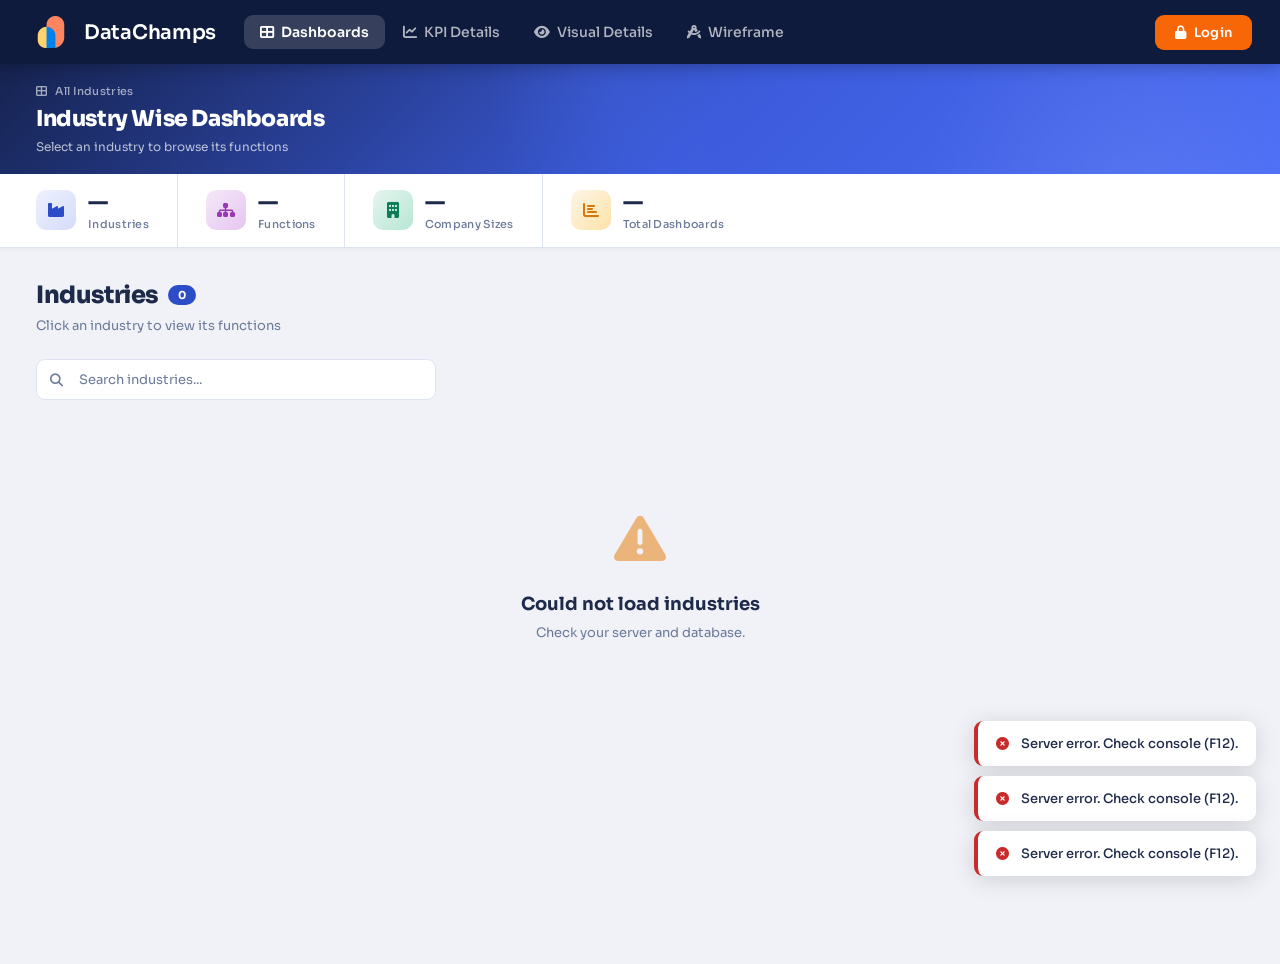
==== commit c445b711: "Initial project upload" ====
--- a/index.html
+++ b/index.html
@@ -1,460 +1,627 @@
 <!DOCTYPE html>
 <html lang="en">
-<head>
-  <!-- ═══ AUTH GUARD — runs before anything renders ═══ -->
-  <script>
+  <head>
+    <script>
+  // ── Auth guard: server-side check (survives browser close via remember-me) ──
   (function() {
-    var params = new URLSearchParams(window.location.search);
-    if (params.get('auth') === '1') {
-      sessionStorage.setItem('dc_authed', '1');
-      window.history.replaceState({}, '', window.location.pathname);
-      return;
-    }
-    if (!sessionStorage.getItem('dc_authed')) {
-      window.location.replace('login.html');
-    }
+    fetch('api/api.api?action=session_check', { method: 'GET' })
+      .then(function(r) { return r.json(); })
+      .then(function(d) { if (!d.logged_in) window.location.replace('login.html'); })
+      .catch(function() { /* allow page to load; each API call re-checks auth */ });
   })();
   </script>
 
-  <meta charset="UTF-8" />
-  <meta name="viewport" content="width=device-width, initial-scale=1.0" />
-  <title>Industry Wise Dashboards — DataChamps</title>
-  <link rel="preconnect" href="https://fonts.googleapis.com" />
-  <link rel="preconnect" href="https://fonts.gstatic.com" crossorigin />
-  <link href="https://fonts.googleapis.com/css2?family=Sora:wght@300;400;500;600;700;800&display=swap" rel="stylesheet" />
-  <link href="https://cdnjs.cloudflare.com/ajax/libs/font-awesome/6.5.0/css/all.min.css" rel="stylesheet" />
-  <link rel="icon" type="image/png" href="logo/favicon.png">
-  <link rel="stylesheet" href="css/index.css" />
-</head>
-<body>
-
-<!-- ═══════════════════════ NAVBAR ═══════════════════════ -->
-<nav class="navbar">
-  <a class="navbar-brand" href="index.html">
-    <img src="logo/favicon.png" alt="DataChamps Logo" class="brand-logo" onerror="this.style.display='none'" />
-    <span class="brand-name">DataChamps</span>
-  </a>
-
-  <ul class="navbar-nav" id="navbarNav">
-    <li><a class="nav-link active" onclick="navigateTo('industries');closeNav()"><i class="fa fa-th-large"></i> Dashboards</a></li>
-    <li><a class="nav-link" href="kpi.html"><i class="fa fa-chart-line"></i> KPI Details</a></li>
-    <li><a class="nav-link" href="visual.html"><i class="fa fa-eye"></i> Visual Details</a></li>
-    <li><a class="nav-link" href="wireframe"><i class="fa fa-eye"></i> Wireframe</a></li>
-  </ul>
-
-  <div class="navbar-actions">
-    <!-- Guest -->
-    <div id="guestActions">
-      <button class="btn-login" onclick="openLoginModal()">
-        <i class="fa fa-lock"></i>
-        <span class="btn-text">Login</span>
+    <meta charset="UTF-8" />
+    <meta name="viewport" content="width=device-width, initial-scale=1.0" />
+    <title>Industry Wise Dashboards — DataChamps</title>
+    <link rel="preconnect" href="https://fonts.googleapis.com" />
+    <link rel="preconnect" href="https://fonts.gstatic.com" crossorigin />
+    <link
+      href="https://fonts.googleapis.com/css2?family=Sora:wght@300;400;500;600;700;800&display=swap"
+      rel="stylesheet" />
+    <link
+      href="https://cdnjs.cloudflare.com/ajax/libs/font-awesome/6.5.0/css/all.min.css"
+      rel="stylesheet" />
+    <link rel="icon" type="image/png" href="logo/favicon.png">
+    <link rel="stylesheet" href="css/index.css" />
+  </head>
+  <body>
+
+    <!-- ═══════════════════════ NAVBAR ═══════════════════════ -->
+    <nav class="navbar">
+      <a class="navbar-brand" href="index.html">
+        <img src="logo/favicon.png" alt="DataChamps Logo" class="brand-logo"
+          onerror="this.style.display='none'" />
+        <span class="brand-name">DataChamps</span>
+      </a>
+
+      <ul class="navbar-nav" id="navbarNav">
+        <li><a class="nav-link active"
+            onclick="navigateTo('industries');closeNav()"><i
+              class="fa fa-th-large"></i> Dashboards</a></li>
+        <li><a class="nav-link" href="kpi.html"><i class="fa fa-chart-line"></i>
+            KPI Details</a></li>
+        <li><a class="nav-link" href="visual.html"><i class="fa fa-eye"></i>
+            Visual Details</a></li>
+        <li><a class="nav-link" href="wireframe.html"><i
+              class="fa fa-drafting-compass"></i> Wireframe</a></li>
+      </ul>
+
+      <div class="navbar-actions">
+        <div id="guestActions">
+          <button class="btn-login" onclick="openLoginModal()">
+            <i class="fa fa-lock"></i>
+            <span class="btn-text">Login</span>
+          </button>
+        </div>
+
+        <div id="adminActions"
+          style="display:none; align-items:center; gap:10px;"
+          class="profile-wrapper">
+
+          <!-- Notification bell — visible to contributors AND super admins -->
+
+          <div class="profile-dropdown-wrap" id="profileDropdownWrap">
+            <button class="btn-profile" id="profileBtn"
+              onclick="toggleProfileDropdown(event)" aria-haspopup="true"
+              aria-expanded="false">
+              <div id="profileAvatarWrap"><div class="avatar"
+                  id="adminAvatar">A</div></div>
+              <div class="profile-info">
+                <span class="admin-name" id="adminName">User</span>
+                <span class="role-badge" id="roleBadge">—</span>
+              </div>
+              <i class="fa fa-chevron-down profile-chevron"
+                id="profileChevron"></i>
+            </button>
+
+            <div class="profile-dropdown" id="profileDropdown" role="menu">
+              <div class="dropdown-header">
+                <div class="dropdown-avatar" id="dropdownAvatarWrap"><div
+                    class="avatar-lg" id="dropdownAvatar">A</div></div>
+                <div class="dropdown-user-info">
+                  <div class="dropdown-name" id="dropdownName">User</div>
+                  <div class="dropdown-role" id="dropdownRole">—</div>
+                </div>
+              </div>
+              <div class="dropdown-divider"></div>
+              <a class="dropdown-item" href="profile.html" role="menuitem">
+                <span class="dropdown-item-icon"><i
+                    class="fa fa-user-circle"></i></span>
+                <span class="dropdown-item-text">My Profile</span>
+              </a>
+              <!-- ✅ REMOVED: Manage Users option -->
+              <button class="dropdown-item" id="approvalQueueItem"
+                style="display:none;" onclick="openApprovalQueueModal();"
+                role="menuitem">
+                <span class="dropdown-item-icon admin-icon"><i
+                    class="fa fa-tasks"></i></span>
+                <span class="dropdown-item-text">Approval Queue</span>
+                <span class="pending-badge-nav" id="pendingBadge"
+                  style="display:none;">0</span>
+              </button>
+              <button class="dropdown-item" id="mySubmissionsItem"
+                style="display:none;" onclick="openMySubmissionsModal();"
+                role="menuitem">
+                <span class="dropdown-item-icon"
+                  style="background:#f5eaf9;color:#9c36b5;"><i
+                    class="fa fa-paper-plane"></i></span>
+                <span class="dropdown-item-text">My Submissions</span>
+                <span class="submissions-badge-nav" id="submissionsBadge"
+                  style="display:none;">0</span>
+              </button>
+              <div class="dropdown-divider"></div>
+              <button class="dropdown-item danger" onclick="logout()"
+                role="menuitem">
+                <span class="dropdown-item-icon"><i
+                    class="fa fa-sign-out-alt"></i></span>
+                <span class="dropdown-item-text">Logout</span>
+              </button>
+            </div>
+          </div>
+        </div>
+      </div>
+
+      <button class="hamburger" id="hamburger" onclick="toggleNav()"
+        aria-label="Menu" aria-expanded="false">
+        <span></span><span></span><span></span>
       </button>
+    </nav>
+
+    <!-- ═══════════════════════ HERO ═════════════════════════ -->
+    <div class="hero">
+      <div class="hero-breadcrumb">
+        <i class="fa fa-th-large"></i>
+        <span id="heroPath">All Industries</span>
+      </div>
+      <h1 id="heroTitle">Industry Wise Dashboards</h1>
+      <p id="heroSubtitle">Select an industry to browse its dashboards</p>
     </div>
 
-    <!-- Logged in — single profile button with dropdown -->
-    <div id="adminActions" style="display:none; align-items:center; gap:10px;" class="profile-wrapper">
-      <!-- Profile Dropdown Trigger -->
-      <div class="profile-dropdown-wrap" id="profileDropdownWrap">
-        <button class="btn-profile" id="profileBtn" onclick="toggleProfileDropdown(event)" aria-haspopup="true" aria-expanded="false">
-          <div id="profileAvatarWrap">
-            <div class="avatar" id="adminAvatar">A</div>
-          </div>
-          <div class="profile-info">
-            <span class="admin-name" id="adminName">User</span>
-            <span class="role-badge" id="roleBadge">—</span>
-          </div>
-          <i class="fa fa-chevron-down profile-chevron" id="profileChevron"></i>
-        </button>
-
-        <!-- Dropdown Menu -->
-        <div class="profile-dropdown" id="profileDropdown" role="menu">
-          <!-- User info header -->
-          <div class="dropdown-header">
-            <div class="dropdown-avatar" id="dropdownAvatarWrap">
-              <div class="avatar-lg" id="dropdownAvatar">A</div>
-            </div>
-            <div class="dropdown-user-info">
-              <div class="dropdown-name" id="dropdownName">User</div>
-              <div class="dropdown-role" id="dropdownRole">—</div>
-            </div>
-          </div>
-          <div class="dropdown-divider"></div>
-
-          <!-- Menu items -->
-          <a class="dropdown-item" href="profile.html" role="menuitem">
-            <span class="dropdown-item-icon"><i class="fa fa-user-circle"></i></span>
-            <span class="dropdown-item-text">My Profile</span>
-          </a>
-
-          <!-- Admin only: Manage Users -->
-          <button class="dropdown-item" id="manageUsersItem" style="display:none;" onclick="closeProfileDropdown();openUsersModal();" role="menuitem">
-            <span class="dropdown-item-icon admin-icon"><i class="fa fa-users-cog"></i></span>
-            <span class="dropdown-item-text">Manage Users</span>
-            <span class="dropdown-item-badge">Admin</span>
+    <!-- ═══════════════════════ STAT BAR ═════════════════════ -->
+    <div class="stat-bar">
+      <div class="stat-item">
+        <div class="stat-icon blue"><i class="fa fa-industry"></i></div>
+        <div class="stat-info"><span class="stat-num"
+            id="statIndustries">—</span><span
+            class="stat-lbl">Industries</span></div>
+      </div>
+      <div class="stat-item">
+        <div class="stat-icon purple"><i class="fa fa-sitemap"></i></div>
+        <div class="stat-info"><span class="stat-num"
+            id="statFunctions">—</span><span
+            class="stat-lbl">Functions</span></div>
+      </div>
+      <div class="stat-item">
+        <div class="stat-icon green"><i class="fa fa-building"></i></div>
+        <div class="stat-info"><span class="stat-num"
+            id="statCompanySizes">—</span><span class="stat-lbl">Company
+            Sizes</span></div>
+      </div>
+      <div class="stat-item">
+        <div class="stat-icon amber"><i class="fa fa-chart-bar"></i></div>
+        <div class="stat-info"><span class="stat-num"
+            id="statDashboards">—</span><span class="stat-lbl">Total
+            Dashboards</span></div>
+      </div>
+    </div>
+
+    <!-- ═══════════════════════ MAIN ═════════════════════════ -->
+    <div class="main-container">
+      <div class="page-breadcrumb" id="pageBreadcrumb"
+        style="display:none;"></div>
+      <div class="section-heading">
+        <h2 id="sectionTitle">Industries</h2>
+        <span class="count-badge" id="sectionCount">0</span>
+      </div>
+      <p class="section-sub" id="sectionSub">Click an industry to view its
+        functions</p>
+      <div class="toolbar">
+        <div class="search-box">
+          <i class="fa fa-search"></i>
+          <input type="text" id="searchInput" placeholder="Search industries..."
+            oninput="onSearch()" />
+        </div>
+        <div class="toolbar-right">
+          <button class="btn btn-primary" id="addBtn" style="display:none;"
+            onclick="openAddModal()">
+            <i class="fa fa-plus"></i> <span id="addBtnLabel">Add
+              Industry</span>
           </button>
-
-          <div class="dropdown-divider"></div>
-
-          <button class="dropdown-item danger" onclick="logout()" role="menuitem">
-            <span class="dropdown-item-icon"><i class="fa fa-sign-out-alt"></i></span>
-            <span class="dropdown-item-text">Logout</span>
-          </button>
-        </div>
-      </div>
+        </div>
+      </div>
+      <div id="cardsArea"></div>
     </div>
-  </div>
-
-  <button class="hamburger" id="hamburger" onclick="toggleNav()" aria-label="Menu" aria-expanded="false">
-    <span></span><span></span><span></span>
-  </button>
-</nav>
-
-<!-- ═══════════════════════ HERO ═════════════════════════ -->
-<div class="hero">
-  <div class="hero-breadcrumb"><i class="fa fa-th-large"></i><span id="heroPath">All Industries</span></div>
-  <h1 id="heroTitle">Industry Wise Dashboards</h1>
-  <p id="heroSubtitle">Select an industry to browse its Power BI dashboards</p>
-</div>
-
-<!-- ═══════════════════════ STAT BAR ═════════════════════ -->
-<div class="stat-bar">
-  <div class="stat-item">
-    <div class="stat-icon blue"><i class="fa fa-industry"></i></div>
-    <div class="stat-info"><span class="stat-num" id="statIndustries">—</span><span class="stat-lbl">Industries</span></div>
-  </div>
-  <div class="stat-item">
-    <div class="stat-icon green"><i class="fa fa-users"></i></div>
-    <div class="stat-info"><span class="stat-num" id="statClients">—</span><span class="stat-lbl">Clients</span></div>
-  </div>
-  <div class="stat-item">
-    <div class="stat-icon amber"><i class="fa fa-chart-bar"></i></div>
-    <div class="stat-info"><span class="stat-num" id="statDashboards">—</span><span class="stat-lbl">Total Dashboards</span></div>
-  </div>
-</div>
-
-<!-- ═══════════════════════ MAIN ═════════════════════════ -->
-<div class="main-container">
-  <div class="page-breadcrumb" id="pageBreadcrumb" style="display:none;"></div>
-  <div class="section-heading">
-    <h2 id="sectionTitle">Industries</h2>
-    <span class="count-badge" id="sectionCount">0</span>
-  </div>
-  <p class="section-sub" id="sectionSub">Click an industry to view its clients and dashboards</p>
-  <div class="toolbar">
-    <div class="search-box">
-      <i class="fa fa-search"></i>
-      <input type="text" id="searchInput" placeholder="Search industries..." oninput="onSearch()" />
-    </div>
-    <div class="toolbar-right">
-      <button class="btn btn-primary" id="addBtn" style="display:none;" onclick="openAddModal()">
-        <i class="fa fa-plus"></i> <span id="addBtnLabel">Add Industry</span>
-      </button>
-    </div>
-  </div>
-  <div id="cardsArea"></div>
-</div>
-
-<!-- ═══════════════════════════════════════════════════════
+
+    <!-- ═══════════════════════════════════════════════════════
      LOGIN MODAL
 ═══════════════════════════════════════════════════════ -->
-<div class="modal-overlay" id="loginOverlay">
-  <div class="modal login-modal" style="max-width:420px;">
-    <div class="modal-body">
-      <div class="login-logo">
-        <i class="fa fa-shield-alt"></i>
-        <h2>Welcome to DataChamps</h2>
-        <p>Sign in with your organization Google account</p>
-      </div>
-
-      <div class="access-notice" id="loginNotice" style="display:none;">
-        <i class="fa fa-triangle-exclamation"></i>
-        <span id="loginNoticeMsg">Your account is not authorized. Contact your administrator.</span>
-      </div>
-
-      <a class="btn-google" href="php/google_auth.php" id="googleLoginBtn">
-        <svg width="20" height="20" viewBox="0 0 24 24">
-          <path fill="#4285F4" d="M22.56 12.25c0-.78-.07-1.53-.2-2.25H12v4.26h5.92c-.26 1.37-1.04 2.53-2.21 3.31v2.77h3.57c2.08-1.92 3.28-4.74 3.28-8.09z"/>
-          <path fill="#34A853" d="M12 23c2.97 0 5.46-.98 7.28-2.66l-3.57-2.77c-.98.66-2.23 1.06-3.71 1.06-2.86 0-5.29-1.93-6.16-4.53H2.18v2.84C3.99 20.53 7.7 23 12 23z"/>
-          <path fill="#FBBC05" d="M5.84 14.09c-.22-.66-.35-1.36-.35-2.09s.13-1.43.35-2.09V7.07H2.18C1.43 8.55 1 10.22 1 12s.43 3.45 1.18 4.93l3.66-2.84z"/>
-          <path fill="#EA4335" d="M12 5.38c1.62 0 3.06.56 4.21 1.64l3.15-3.15C17.45 2.09 14.97 1 12 1 7.7 1 3.99 3.47 2.18 7.07l3.66 2.84c.87-2.6 3.3-4.53 6.16-4.53z"/>
-        </svg>
-        Continue with Google
-      </a>
-
-      <p style="text-align:center;font-family:'Sora',sans-serif;font-size:11px;color:var(--text-muted);margin-top:18px;line-height:1.6;">
-        Only pre-approved organization accounts can access this system.<br>Contact your admin if you need access.
-      </p>
+    <div class="modal-overlay" id="loginOverlay">
+      <div class="modal login-modal" style="max-width:420px;">
+        <div class="modal-body">
+          <div class="login-logo">
+            <i class="fa fa-shield-alt"></i>
+            <h2>Welcome to DataChamps</h2>
+            <p>Sign in with your organization Google account</p>
+          </div>
+          <div class="access-notice" id="loginNotice" style="display:none;">
+            <i class="fa fa-triangle-exclamation"></i>
+            <span id="loginNoticeMsg">Your account is not authorized. Contact
+              your administrator.</span>
+          </div>
+          <a class="btn-google" href="api/google_auth.api" id="googleLoginBtn">
+            <svg width="20" height="20" viewBox="0 0 24 24">
+              <path fill="#4285F4"
+                d="M22.56 12.25c0-.78-.07-1.53-.2-2.25H12v4.26h5.92c-.26 1.37-1.04 2.53-2.21 3.31v2.77h3.57c2.08-1.92 3.28-4.74 3.28-8.09z" />
+              <path fill="#34A853"
+                d="M12 23c2.97 0 5.46-.98 7.28-2.66l-3.57-2.77c-.98.66-2.23 1.06-3.71 1.06-2.86 0-5.29-1.93-6.16-4.53H2.18v2.84C3.99 20.53 7.7 23 12 23z" />
+              <path fill="#FBBC05"
+                d="M5.84 14.09c-.22-.66-.35-1.36-.35-2.09s.13-1.43.35-2.09V7.07H2.18C1.43 8.55 1 10.22 1 12s.43 3.45 1.18 4.93l3.66-2.84z" />
+              <path fill="#EA4335"
+                d="M12 5.38c1.62 0 3.06.56 4.21 1.64l3.15-3.15C17.45 2.09 14.97 1 12 1 7.7 1 3.99 3.47 2.18 7.07l3.66 2.84c.87-2.6 3.3-4.53 6.16-4.53z" />
+            </svg>
+            Continue with Google
+          </a>
+          <p
+            style="text-align:center;font-family:'Sora',sans-serif;font-size:11px;color:var(--text-muted);margin-top:18px;line-height:1.6;">
+            Only pre-approved organization accounts can access this
+            system.<br>Contact your admin if you need access.
+          </p>
+        </div>
+      </div>
     </div>
-  </div>
-</div>
-
-<!-- ═══════════════════════════════════════════════════════
+
+    <!-- ═══════════════════════════════════════════════════════
      INDUSTRY MODAL
 ═══════════════════════════════════════════════════════ -->
-<div class="modal-overlay" id="industryOverlay">
-  <div class="modal">
-    <div class="modal-header">
-      <span class="modal-title"><i class="fa fa-industry"></i> <span id="industryModalTitle">Add Industry</span></span>
-      <button class="modal-close" onclick="closeModal('industryOverlay')"><i class="fa fa-times"></i></button>
+    <div class="modal-overlay" id="industryOverlay">
+      <div class="modal">
+        <div class="modal-header">
+          <span class="modal-title"><i class="fa fa-industry"></i> <span
+              id="industryModalTitle">Add Industry</span></span>
+          <button class="modal-close" onclick="closeModal('industryOverlay')"><i
+              class="fa fa-times"></i></button>
+        </div>
+        <div class="modal-body">
+          <input type="hidden" id="industryId" />
+          <div class="form-group">
+            <label class="form-label">Industry Name <span
+                class="required">*</span></label>
+            <input type="text" class="form-control" id="industryName"
+              placeholder="e.g. Pharma, IT, Retail" />
+          </div>
+          <div class="form-group">
+            <label class="form-label">Icon (Font Awesome class)</label>
+            <input type="text" class="form-control" id="industryIcon"
+              placeholder="e.g. fa-building" value="fa-industry" />
+            <small
+              style="color:var(--text-muted);font-size:11px;margin-top:5px;display:block;font-family:'Sora',sans-serif;">
+              Browse at <a href="https://fontawesome.com/icons" target="_blank"
+                style="color:var(--blue);font-weight:600;">fontawesome.com</a>
+            </small>
+          </div>
+          <div class="form-group">
+            <label class="form-label">Description</label>
+            <textarea class="form-control" id="industryDesc"
+              placeholder="Brief description..."></textarea>
+          </div>
+        </div>
+        <div class="modal-footer">
+          <button class="btn btn-secondary"
+            onclick="closeModal('industryOverlay')">Cancel</button>
+          <button class="btn btn-primary" onclick="saveIndustry()"><i
+              class="fa fa-save"></i> Save</button>
+        </div>
+      </div>
     </div>
-    <div class="modal-body">
-      <input type="hidden" id="industryId" />
-      <div class="form-group">
-        <label class="form-label">Industry Name <span class="required">*</span></label>
-        <input type="text" class="form-control" id="industryName" placeholder="e.g. Construction, Healthcare" />
-      </div>
-      <div class="form-group">
-        <label class="form-label">Icon (Font Awesome class)</label>
-        <input type="text" class="form-control" id="industryIcon" placeholder="e.g. fa-building" value="fa-industry" />
-        <small style="color:var(--text-muted);font-size:11px;margin-top:5px;display:block;font-family:'Sora',sans-serif;">
-          Browse at <a href="https://fontawesome.com/icons" target="_blank" style="color:var(--blue);font-weight:600;">fontawesome.com</a>
-        </small>
-      </div>
-      <div class="form-group">
-        <label class="form-label">Description</label>
-        <textarea class="form-control" id="industryDesc" placeholder="Brief description..."></textarea>
+
+    <!-- FUNCTION MODAL -->
+    <div class="modal-overlay" id="functionOverlay">
+      <div class="modal">
+        <div class="modal-header">
+          <span class="modal-title"><i class="fa fa-sitemap"></i> <span
+              id="functionModalTitle">Add Function</span></span>
+          <button class="modal-close" onclick="closeModal('functionOverlay')"><i
+              class="fa fa-times"></i></button>
+        </div>
+        <div class="modal-body">
+          <input type="hidden" id="functionId" />
+          <input type="hidden" id="functionIndustryId" />
+          <div class="form-group">
+            <label class="form-label">Function Name <span
+                class="required">*</span></label>
+            <input type="text" class="form-control" id="functionName"
+              placeholder="e.g. Sales, Inventory, Finance" />
+          </div>
+          <div class="form-group">
+            <label class="form-label">Icon (Font Awesome class)</label>
+            <input type="text" class="form-control" id="functionIcon"
+              placeholder="e.g. fa-chart-line" value="fa-sitemap" />
+            <small
+              style="color:var(--text-muted);font-size:11px;margin-top:5px;display:block;font-family:'Sora',sans-serif;">
+              Browse at <a href="https://fontawesome.com/icons" target="_blank"
+                style="color:var(--blue);font-weight:600;">fontawesome.com</a>
+            </small>
+          </div>
+          <div class="form-group">
+            <label class="form-label">Description</label>
+            <textarea class="form-control" id="functionDesc"
+              placeholder="About this function..."></textarea>
+          </div>
+        </div>
+        <div class="modal-footer">
+          <button class="btn btn-secondary"
+            onclick="closeModal('functionOverlay')">Cancel</button>
+          <button class="btn btn-primary" onclick="saveFunction()"><i
+              class="fa fa-save"></i> Save</button>
+        </div>
       </div>
     </div>
-    <div class="modal-footer">
-      <button class="btn btn-secondary" onclick="closeModal('industryOverlay')">Cancel</button>
-      <button class="btn btn-primary" onclick="saveIndustry()"><i class="fa fa-save"></i> Save</button>
+
+    <!-- COMPANY SIZE MODAL -->
+    <div class="modal-overlay" id="companySizeOverlay">
+      <div class="modal">
+        <div class="modal-header">
+          <span class="modal-title"><i class="fa fa-building"></i> <span
+              id="companySizeModalTitle">Add Company Size</span></span>
+          <button class="modal-close"
+            onclick="closeModal('companySizeOverlay')"><i
+              class="fa fa-times"></i></button>
+        </div>
+        <div class="modal-body">
+          <input type="hidden" id="companySizeId" />
+          <input type="hidden" id="companySizeFunctionId" />
+          <input type="hidden" id="companySizeIndustryId" />
+          <div class="form-group">
+            <label class="form-label">Company Size Label <span
+                class="required">*</span></label>
+            <input type="text" class="form-control" id="companySizeName"
+              placeholder="e.g. Small, Mid-size, Enterprise" />
+          </div>
+          <div class="form-group">
+            <label class="form-label">Icon (Font Awesome class)</label>
+            <input type="text" class="form-control" id="companySizeIcon"
+              placeholder="e.g. fa-building" value="fa-building" />
+            <small
+              style="color:var(--text-muted);font-size:11px;margin-top:5px;display:block;font-family:'Sora',sans-serif;">
+              Browse at <a href="https://fontawesome.com/icons" target="_blank"
+                style="color:var(--blue);font-weight:600;">fontawesome.com</a>
+            </small>
+          </div>
+          <div class="form-group">
+            <label class="form-label">Description</label>
+            <textarea class="form-control" id="companySizeDesc"
+              placeholder="e.g. Companies with 1–50 employees..."></textarea>
+          </div>
+        </div>
+        <div class="modal-footer">
+          <button class="btn btn-secondary"
+            onclick="closeModal('companySizeOverlay')">Cancel</button>
+          <button class="btn btn-primary" onclick="saveCompanySize()"><i
+              class="fa fa-save"></i> Save</button>
+        </div>
+      </div>
     </div>
-  </div>
-</div>
-
-<!-- Functions MODAL -->
-<div class="modal-overlay" id="clientOverlay">
-  <div class="modal">
-    <div class="modal-header">
-      <span class="modal-title"><i class="fa fa-user-tie"></i> <span id="clientModalTitle">Add Functions</span></span>
-      <button class="modal-close" onclick="closeModal('clientOverlay')"><i class="fa fa-times"></i></button>
+
+    <!-- DASHBOARD MODAL -->
+    <div class="modal-overlay" id="dashboardOverlay">
+      <div class="modal">
+        <div class="modal-header">
+          <span class="modal-title"><i class="fa fa-chart-pie"></i> <span
+              id="dashboardModalTitle">Add Dashboard</span></span>
+          <button class="modal-close"
+            onclick="closeModal('dashboardOverlay')"><i
+              class="fa fa-times"></i></button>
+        </div>
+        <div class="modal-body">
+          <input type="hidden" id="dashboardId" />
+          <input type="hidden" id="dashboardCompanySizeId" />
+          <input type="hidden" id="dashboardFunctionId" />
+          <input type="hidden" id="dashboardIndustryId" />
+          <div class="form-group">
+            <label class="form-label">Dashboard Name <span
+                class="required">*</span></label>
+            <input type="text" class="form-control" id="dashboardName"
+              placeholder="e.g. Sales Dashboard" />
+          </div>
+          <div class="form-group">
+            <label class="form-label">Power BI Embed URL <span
+                class="required">*</span></label>
+            <input type="url" class="form-control" id="dashboardUrl"
+              placeholder="https://app.powerbi.com/reportEmbed?..." />
+          </div>
+          <div class="form-group">
+            <label class="form-label">Description</label>
+            <textarea class="form-control" id="dashboardDesc"
+              placeholder="What insights does this dashboard show?"></textarea>
+          </div>
+          <div class="form-group">
+            <label class="form-check">
+              <input type="checkbox" id="dashboardActive" checked /> Mark as
+              Active
+            </label>
+          </div>
+        </div>
+        <div class="modal-footer">
+          <button class="btn btn-secondary"
+            onclick="closeModal('dashboardOverlay')">Cancel</button>
+          <button class="btn btn-primary" onclick="saveDashboard()"><i
+              class="fa fa-save"></i> Save</button>
+        </div>
+      </div>
     </div>
-    <div class="modal-body">
-      <input type="hidden" id="clientId" />
-      <input type="hidden" id="clientIndustryId" />
-      <div class="form-group">
-        <label class="form-label">Function <span class="required">*</span></label>
-        <input type="text" class="form-control" id="clientName" placeholder="e.g. Acme Corp" />
-      </div>
-      <div class="form-row">
-        <div class="form-group">
-          <label class="form-label">Email</label>
-          <input type="email" class="form-control" id="clientEmail" placeholder="client@example.com" />
-        </div>
-        <div class="form-group">
-          <label class="form-label">Phone</label>
-          <input type="text" class="form-control" id="clientPhone" placeholder="+91 XXXXX XXXXX" />
-        </div>
-      </div>
-      <div class="form-group">
-        <label class="form-label">Description</label>
-        <textarea class="form-control" id="clientDesc" placeholder="About this client..."></textarea>
+
+    <!-- MANAGE USERS MODAL (kept for superadmin direct access but removed from dropdown) -->
+    <div class="modal-overlay" id="usersOverlay">
+      <div class="modal users-modal">
+        <div class="modal-header">
+          <span class="modal-title"><i class="fa fa-users-cog"></i> Manage
+            Users</span>
+          <button class="modal-close" onclick="closeModal('usersOverlay')"><i
+              class="fa fa-times"></i></button>
+        </div>
+        <div class="modal-body">
+          <div
+            style="display:flex;justify-content:flex-end;margin-bottom:16px;">
+            <button class="btn btn-primary btn-sm"
+              onclick="openAddUserModal()"><i class="fa fa-plus"></i> Add
+              User</button>
+          </div>
+          <div id="usersList"><div class="pbix-loading"><i
+                class="fa fa-spinner fa-spin"></i> Loading users…</div></div>
+        </div>
       </div>
     </div>
-    <div class="modal-footer">
-      <button class="btn btn-secondary" onclick="closeModal('clientOverlay')">Cancel</button>
-      <button class="btn btn-primary" onclick="saveClient()"><i class="fa fa-save"></i> Save</button>
+
+    <!-- ADD/EDIT USER MODAL -->
+    <div class="modal-overlay" id="userFormOverlay">
+      <div class="modal" style="max-width:440px;">
+        <div class="modal-header">
+          <span class="modal-title"><i class="fa fa-user-plus"></i> <span
+              id="userFormTitle">Add User</span></span>
+          <button class="modal-close" onclick="closeModal('userFormOverlay')"><i
+              class="fa fa-times"></i></button>
+        </div>
+        <div class="modal-body">
+          <input type="hidden" id="userFormId" />
+          <div class="form-group">
+            <label class="form-label">Full Name <span
+                class="required">*</span></label>
+            <input type="text" class="form-control" id="userFormName"
+              placeholder="e.g. Prajwal Shendge" />
+          </div>
+          <div class="form-group" id="userEmailGroup">
+            <label class="form-label">Gmail Address <span
+                class="required">*</span></label>
+            <input type="email" class="form-control" id="userFormEmail"
+              placeholder="user@gmail.com" />
+            <small
+              style="color:var(--text-muted);font-size:11px;margin-top:4px;display:block;font-family:'Sora',sans-serif;">Must
+              match their Google account email exactly.</small>
+          </div>
+          <div class="form-group">
+            <label class="form-label">Role <span
+                class="required">*</span></label>
+            <select class="form-control" id="userFormRole">
+              <option value="bi_developer">BI Developer — View &amp; Download
+                only</option>
+              <option value="contributor">Contributor — Add content (requires
+                approval)</option>
+              <option value="super_admin">Super Admin — Full Access</option>
+            </select>
+          </div>
+          <div class="form-group" id="userActiveGroup" style="display:none;">
+            <label class="form-check">
+              <input type="checkbox" id="userFormActive" checked /> Account
+              Active
+            </label>
+          </div>
+        </div>
+        <div class="modal-footer">
+          <button class="btn btn-secondary"
+            onclick="closeModal('userFormOverlay')">Cancel</button>
+          <button class="btn btn-primary" onclick="saveUser()"><i
+              class="fa fa-save"></i> Save</button>
+        </div>
+      </div>
     </div>
-  </div>
-</div>
-
-<!-- DASHBOARD MODAL -->
-<div class="modal-overlay" id="dashboardOverlay">
-  <div class="modal">
-    <div class="modal-header">
-      <span class="modal-title"><i class="fa fa-chart-pie"></i> <span id="dashboardModalTitle">Add Dashboard</span></span>
-      <button class="modal-close" onclick="closeModal('dashboardOverlay')"><i class="fa fa-times"></i></button>
+
+    <!-- PBIX MODAL -->
+    <div class="modal-overlay" id="pbixOverlay">
+      <div class="modal pbix-modal">
+        <div class="modal-header">
+          <span class="modal-title">
+            <i class="fa fa-file-powerpoint" style="color:#f76707;"></i>
+            <span id="pbixModalDashboardName">Power BI Files</span>
+          </span>
+          <button class="modal-close" onclick="closeModal('pbixOverlay')"><i
+              class="fa fa-times"></i></button>
+        </div>
+        <div id="pbixUploadSection" style="display:none;">
+          <div class="pbix-upload-area" id="pbixUploadArea">
+            <div class="pbix-upload-inner">
+              <div class="pbix-upload-icon"><i
+                  class="fa fa-cloud-arrow-up"></i></div>
+              <div class="pbix-upload-label">Upload Power BI File</div>
+              <div class="pbix-upload-hint">Click to browse or drag &amp; drop ·
+                .pbix / .pbit · max 2 GB</div>
+              <input type="file" id="pbixFileInput" accept=".pbix,.pbit"
+                style="display:none;" onchange="onPbixFileSelected(this)" />
+              <button class="btn btn-primary btn-sm" style="margin-top:12px;"
+                onclick="document.getElementById('pbixFileInput').click()">
+                <i class="fa fa-folder-open"></i> Choose File
+              </button>
+            </div>
+          </div>
+          <div id="pbixUploadForm" style="display:none;padding:0 26px 20px;">
+            <div class="pbix-selected-file" id="pbixSelectedFile"></div>
+            <div class="form-group" style="margin-top:14px;">
+              <label class="form-label">Display Name <span
+                  class="required">*</span></label>
+              <input type="text" class="form-control" id="pbixDisplayName"
+                placeholder="e.g. Sales Analysis v2" />
+            </div>
+            <div class="form-group">
+              <label class="form-label">Notes / Description</label>
+              <textarea class="form-control" id="pbixDescription"
+                placeholder="e.g. Contains DAX measures for Q1..."
+                style="min-height:64px;"></textarea>
+            </div>
+            <div style="display:flex;gap:10px;justify-content:flex-end;">
+              <button class="btn btn-secondary btn-sm"
+                onclick="cancelPbixUpload()"><i class="fa fa-times"></i>
+                Cancel</button>
+              <button class="btn btn-primary btn-sm" id="pbixUploadBtn"
+                onclick="uploadPbixFile()"><i class="fa fa-upload"></i> Upload
+                File</button>
+            </div>
+          </div>
+        </div>
+        <div id="pbixDivider"
+          style="height:1px;background:var(--border);display:none;"></div>
+        <div class="modal-body" style="padding-top:20px;">
+          <div id="pbixFileList"><div class="pbix-loading"><i
+                class="fa fa-spinner fa-spin"></i> Loading files…</div></div>
+        </div>
+      </div>
     </div>
-    <div class="modal-body">
-      <input type="hidden" id="dashboardId" />
-      <input type="hidden" id="dashboardClientId" />
-      <input type="hidden" id="dashboardIndustryId" />
-      <div class="form-group">
-        <label class="form-label">Dashboard Name <span class="required">*</span></label>
-        <input type="text" class="form-control" id="dashboardName" placeholder="e.g. Sales Dashboard" />
-      </div>
-      <div class="form-group">
-        <label class="form-label">Power BI Embed URL <span class="required">*</span></label>
-        <input type="url" class="form-control" id="dashboardUrl" placeholder="https://app.powerbi.com/reportEmbed?..." />
-      </div>
-      <div class="form-group">
-        <label class="form-label">Description</label>
-        <textarea class="form-control" id="dashboardDesc" placeholder="What insights does this dashboard show?"></textarea>
-      </div>
-      <div class="form-group">
-        <label class="form-check">
-          <input type="checkbox" id="dashboardActive" checked /> Mark as Active
-        </label>
+
+    <!-- PBIX EDIT MODAL -->
+    <div class="modal-overlay" id="pbixEditOverlay">
+      <div class="modal" style="max-width:440px;">
+        <div class="modal-header">
+          <span class="modal-title"><i class="fa fa-pen"></i> Edit File
+            Info</span>
+          <button class="modal-close" onclick="closeModal('pbixEditOverlay')"><i
+              class="fa fa-times"></i></button>
+        </div>
+        <div class="modal-body">
+          <input type="hidden" id="pbixEditId" />
+          <div class="form-group">
+            <label class="form-label">Display Name <span
+                class="required">*</span></label>
+            <input type="text" class="form-control" id="pbixEditDisplayName" />
+          </div>
+          <div class="form-group">
+            <label class="form-label">Notes / Description</label>
+            <textarea class="form-control" id="pbixEditDescription"
+              style="min-height:64px;"></textarea>
+          </div>
+        </div>
+        <div class="modal-footer">
+          <button class="btn btn-secondary"
+            onclick="closeModal('pbixEditOverlay')">Cancel</button>
+          <button class="btn btn-primary" onclick="savePbixEdit()"><i
+              class="fa fa-save"></i> Save</button>
+        </div>
       </div>
     </div>
-    <div class="modal-footer">
-      <button class="btn btn-secondary" onclick="closeModal('dashboardOverlay')">Cancel</button>
-      <button class="btn btn-primary" onclick="saveDashboard()"><i class="fa fa-save"></i> Save</button>
+
+    <!-- CONFIRM DELETE -->
+    <div class="modal-overlay" id="confirmOverlay">
+      <div class="modal confirm-dialog">
+        <div class="confirm-body">
+          <div class="confirm-icon"><i
+              class="fa fa-triangle-exclamation"></i></div>
+          <h3 id="confirmTitle">Delete Item?</h3>
+          <p id="confirmMsg">This action cannot be undone.</p>
+        </div>
+        <div class="modal-footer">
+          <button class="btn btn-secondary"
+            onclick="closeModal('confirmOverlay')">Cancel</button>
+          <button class="btn btn-danger" onclick="confirmDeleteAction()"><i
+              class="fa fa-trash"></i> Delete</button>
+        </div>
+      </div>
     </div>
-  </div>
-</div>
-
-<!-- ═══════════════════════════════════════════════════════
-     MANAGE USERS MODAL (admin only)
-═══════════════════════════════════════════════════════ -->
-<div class="modal-overlay" id="usersOverlay">
-  <div class="modal users-modal">
-    <div class="modal-header">
-      <span class="modal-title"><i class="fa fa-users-cog"></i> Manage Users</span>
-      <button class="modal-close" onclick="closeModal('usersOverlay')"><i class="fa fa-times"></i></button>
-    </div>
-    <div class="modal-body">
-      <div style="display:flex;justify-content:flex-end;margin-bottom:16px;">
-        <button class="btn btn-primary btn-sm" onclick="openAddUserModal()"><i class="fa fa-plus"></i> Add User</button>
-      </div>
-      <div id="usersList"><div class="pbix-loading"><i class="fa fa-spinner fa-spin"></i> Loading users…</div></div>
-    </div>
-  </div>
-</div>
-
-<!-- ADD/EDIT USER MODAL -->
-<div class="modal-overlay" id="userFormOverlay">
-  <div class="modal" style="max-width:440px;">
-    <div class="modal-header">
-      <span class="modal-title"><i class="fa fa-user-plus"></i> <span id="userFormTitle">Add User</span></span>
-      <button class="modal-close" onclick="closeModal('userFormOverlay')"><i class="fa fa-times"></i></button>
-    </div>
-    <div class="modal-body">
-      <input type="hidden" id="userFormId" />
-      <div class="form-group">
-        <label class="form-label">Full Name <span class="required">*</span></label>
-        <input type="text" class="form-control" id="userFormName" placeholder="e.g. Prajwal Shendge" />
-      </div>
-      <div class="form-group" id="userEmailGroup">
-        <label class="form-label">Gmail Address <span class="required">*</span></label>
-        <input type="email" class="form-control" id="userFormEmail" placeholder="user@gmail.com" />
-        <small style="color:var(--text-muted);font-size:11px;margin-top:4px;display:block;font-family:'Sora',sans-serif;">Must match their Google account email exactly.</small>
-      </div>
-      <div class="form-group">
-        <label class="form-label">Role <span class="required">*</span></label>
-        <select class="form-control" id="userFormRole">
-          <option value="bi_developer">BI Developer — View &amp; Download only</option>
-          <option value="admin">Admin — Full Access</option>
-        </select>
-      </div>
-      <div class="form-group" id="userActiveGroup" style="display:none;">
-        <label class="form-check">
-          <input type="checkbox" id="userFormActive" checked /> Account Active
-        </label>
-      </div>
-    </div>
-    <div class="modal-footer">
-      <button class="btn btn-secondary" onclick="closeModal('userFormOverlay')">Cancel</button>
-      <button class="btn btn-primary" onclick="saveUser()"><i class="fa fa-save"></i> Save</button>
-    </div>
-  </div>
-</div>
-
-<!-- PBIX MODAL -->
-<div class="modal-overlay" id="pbixOverlay">
-  <div class="modal pbix-modal">
-    <div class="modal-header">
-      <span class="modal-title">
-        <i class="fa fa-file-powerpoint" style="color:#f76707;"></i>
-        <span id="pbixModalDashboardName">Power BI Files</span>
-      </span>
-      <button class="modal-close" onclick="closeModal('pbixOverlay')"><i class="fa fa-times"></i></button>
-    </div>
-    <div id="pbixUploadSection" style="display:none;">
-      <div class="pbix-upload-area" id="pbixUploadArea">
-        <div class="pbix-upload-inner">
-          <div class="pbix-upload-icon"><i class="fa fa-cloud-arrow-up"></i></div>
-          <div class="pbix-upload-label">Upload Power BI File</div>
-          <div class="pbix-upload-hint">Click to browse or drag &amp; drop · .pbix / .pbit · max 2 GB</div>
-          <input type="file" id="pbixFileInput" accept=".pbix,.pbit" style="display:none;" onchange="onPbixFileSelected(this)" />
-          <button class="btn btn-primary btn-sm" style="margin-top:12px;" onclick="document.getElementById('pbixFileInput').click()">
-            <i class="fa fa-folder-open"></i> Choose File
-          </button>
-        </div>
-      </div>
-      <div id="pbixUploadForm" style="display:none;padding:0 26px 20px;">
-        <div class="pbix-selected-file" id="pbixSelectedFile"></div>
-        <div class="form-group" style="margin-top:14px;">
-          <label class="form-label">Display Name <span class="required">*</span></label>
-          <input type="text" class="form-control" id="pbixDisplayName" placeholder="e.g. Sales Analysis v2" />
-        </div>
-        <div class="form-group">
-          <label class="form-label">Notes / Description</label>
-          <textarea class="form-control" id="pbixDescription" placeholder="e.g. Contains DAX measures for Q1..." style="min-height:64px;"></textarea>
-        </div>
-        <div style="display:flex;gap:10px;justify-content:flex-end;">
-          <button class="btn btn-secondary btn-sm" onclick="cancelPbixUpload()"><i class="fa fa-times"></i> Cancel</button>
-          <button class="btn btn-primary btn-sm" id="pbixUploadBtn" onclick="uploadPbixFile()"><i class="fa fa-upload"></i> Upload File</button>
-        </div>
-      </div>
-    </div>
-    <div id="pbixDivider" style="height:1px;background:var(--border);display:none;"></div>
-    <div class="modal-body" style="padding-top:20px;">
-      <div id="pbixFileList"><div class="pbix-loading"><i class="fa fa-spinner fa-spin"></i> Loading files…</div></div>
-    </div>
-  </div>
-</div>
-
-<!-- PBIX EDIT MODAL -->
-<div class="modal-overlay" id="pbixEditOverlay">
-  <div class="modal" style="max-width:440px;">
-    <div class="modal-header">
-      <span class="modal-title"><i class="fa fa-pen"></i> Edit File Info</span>
-      <button class="modal-close" onclick="closeModal('pbixEditOverlay')"><i class="fa fa-times"></i></button>
-    </div>
-    <div class="modal-body">
-      <input type="hidden" id="pbixEditId" />
-      <div class="form-group">
-        <label class="form-label">Display Name <span class="required">*</span></label>
-        <input type="text" class="form-control" id="pbixEditDisplayName" />
-      </div>
-      <div class="form-group">
-        <label class="form-label">Notes / Description</label>
-        <textarea class="form-control" id="pbixEditDescription" style="min-height:64px;"></textarea>
-      </div>
-    </div>
-    <div class="modal-footer">
-      <button class="btn btn-secondary" onclick="closeModal('pbixEditOverlay')">Cancel</button>
-      <button class="btn btn-primary" onclick="savePbixEdit()"><i class="fa fa-save"></i> Save</button>
-    </div>
-  </div>
-</div>
-
-<!-- CONFIRM DELETE -->
-<div class="modal-overlay" id="confirmOverlay">
-  <div class="modal confirm-dialog">
-    <div class="confirm-body">
-      <div class="confirm-icon"><i class="fa fa-triangle-exclamation"></i></div>
-      <h3 id="confirmTitle">Delete Item?</h3>
-      <p id="confirmMsg">This action cannot be undone.</p>
-    </div>
-    <div class="modal-footer">
-      <button class="btn btn-secondary" onclick="closeModal('confirmOverlay')">Cancel</button>
-      <button class="btn btn-danger" onclick="confirmDeleteAction()"><i class="fa fa-trash"></i> Delete</button>
-    </div>
-  </div>
-</div>
-
-<div class="toast-container" id="toastContainer"></div>
-
-<!-- ═══════════════════════ JAVASCRIPT ═══════════════════ -->
-<script>
+
+    <div class="toast-container" id="toastContainer"></div>
+
+    <!-- ═══════════════════════ JAVASCRIPT ═══════════════════ -->
+    <script>
 'use strict';
 
-var API_URL = 'php/api.php';
+var API_URL = 'api/api.api';
 
 var state = {
   view: 'industries',
-  isAdmin: false,
+  isSuperAdmin: false,
+  isContributor: false,
+  isBiDev: false,
+  canAddContent: false,
   isLoggedIn: false,
   userRole: '',
   userName: '',
   currentIndustry: null,
-  currentClient: null,
+  currentFunction: null,
+  currentCompanySize: null,
   searchTimer: null,
   deleteCallback: null,
   pbixCurrentDashboardId: null,
-  pbixSelectedFile: null
+  pbixSelectedFile: null,
+  pendingCount: 0,
+  notifCount: 0,
+  notifTimer: null
 };
 
 document.addEventListener('DOMContentLoaded', function() {
@@ -465,11 +632,11 @@
   }
   if (params.get('error')) {
     var errMap = {
-      not_authorized:        'Your Google account is not authorized. Contact your admin.',
-      google_denied:         'Google sign-in was cancelled.',
-      token_exchange_failed: 'Authentication failed. Please try again.',
-      invalid_state:         'Security check failed. Please try again.',
-      userinfo_failed:       'Could not retrieve your Google profile. Please try again.'
+      not_authorized:'Your Google account is not authorized. Contact your admin.',
+      google_denied:'Google sign-in was cancelled.',
+      token_exchange_failed:'Authentication failed. Please try again.',
+      invalid_state:'Security check failed. Please try again.',
+      userinfo_failed:'Could not retrieve your Google profile. Please try again.'
     };
     var errMsg = errMap[params.get('error')] || 'Login failed. Please try again.';
     if (params.get('email')) errMsg += ' (' + params.get('email') + ')';
@@ -484,45 +651,37 @@
   checkSession().then(function() {
     loadStats();
     navigateTo('industries');
+    if (state.isLoggedIn) startNotifPolling();
   });
   setupPbixDragDrop();
   setupClickOutsideNav();
   setupClickOutsideDropdown();
 });
 
-// ── Click outside nav to close (mobile) ──────────────────
 function setupClickOutsideNav() {
   document.addEventListener('click', function(e) {
     var nav = document.getElementById('navbarNav');
     var btn = document.getElementById('hamburger');
-    if (nav && nav.classList.contains('open') && !nav.contains(e.target) && !btn.contains(e.target)) {
-      closeNav();
-    }
+    if (nav && nav.classList.contains('open') && !nav.contains(e.target) && !btn.contains(e.target)) closeNav();
   });
 }
 
-// ── Click outside profile dropdown to close ───────────────
 function setupClickOutsideDropdown() {
   document.addEventListener('click', function(e) {
     var wrap = document.getElementById('profileDropdownWrap');
-    if (wrap && !wrap.contains(e.target)) {
-      closeProfileDropdown();
-    }
+    if (wrap && !wrap.contains(e.target)) closeProfileDropdown();
   });
 }
 
-// ── Profile Dropdown ──────────────────────────────────────
 function toggleProfileDropdown(e) {
   e.stopPropagation();
   var dropdown = document.getElementById('profileDropdown');
   var btn      = document.getElementById('profileBtn');
   var chevron  = document.getElementById('profileChevron');
-  var isOpen   = dropdown.classList.contains('open');
-  if (isOpen) {
-    closeProfileDropdown();
-  } else {
+  if (dropdown.classList.contains('open')) { closeProfileDropdown(); }
+  else {
     dropdown.classList.add('open');
-    btn.setAttribute('aria-expanded', 'true');
+    btn.setAttribute('aria-expanded','true');
     chevron.style.transform = 'rotate(180deg)';
   }
 }
@@ -533,7 +692,7 @@
   var chevron  = document.getElementById('profileChevron');
   if (dropdown) {
     dropdown.classList.remove('open');
-    btn.setAttribute('aria-expanded', 'false');
+    btn.setAttribute('aria-expanded','false');
     chevron.style.transform = '';
   }
 }
@@ -558,68 +717,138 @@
 // ── Session ───────────────────────────────────────────────
 function checkSession() {
   return api('GET', 'session_check').then(function(data) {
-    state.isLoggedIn = !!data.logged_in;
-    state.isAdmin    = !!data.is_admin;
-    state.userRole   = data.role   || '';
-    state.userName   = data.name   || '';
+    state.isLoggedIn    = !!data.logged_in;
+    state.isSuperAdmin  = !!data.is_super_admin;
+    state.isContributor = !!data.is_contributor;
+    state.isBiDev       = !!data.is_bi_developer;
+    state.canAddContent = !!data.can_add_content;
+    state.userRole      = data.role || '';
+    state.userName      = data.name || '';
+    state.pendingCount  = data.pending_count || 0;
     updateAuthUI(data);
+    updatePendingBadge();
   }).catch(function() { updateAuthUI({}); });
 }
 
 function updateAuthUI(data) {
   var loggedIn = state.isLoggedIn;
-  document.getElementById('guestActions').style.display   = loggedIn ? 'none'  : 'block';
+  document.getElementById('guestActions').style.display   = loggedIn ? 'none' : 'block';
   document.getElementById('adminActions').style.display   = loggedIn ? 'flex'  : 'none';
-  document.getElementById('addBtn').style.display         = state.isAdmin ? 'inline-flex' : 'none';
-
-  // Show Manage Users in dropdown only for admin
-  var manageUsersItem = document.getElementById('manageUsersItem');
-  if (manageUsersItem) manageUsersItem.style.display = state.isAdmin ? 'flex' : 'none';
+  document.getElementById('addBtn').style.display         = state.canAddContent ? 'inline-flex' : 'none';
+
+  // ✅ Manage Users item REMOVED from dropdown — no longer referenced here
+  var approvalQueueItem = document.getElementById('approvalQueueItem');
+  var mySubmissionsItem = document.getElementById('mySubmissionsItem');
+  var notifBellWrap     = document.getElementById('notifBellWrap');
+
+  // Approval Queue: only super admin
+  if (approvalQueueItem) approvalQueueItem.style.display = state.isSuperAdmin  ? 'flex' : 'none';
+  // My Submissions: only contributor
+  if (mySubmissionsItem) mySubmissionsItem.style.display = state.isContributor ? 'flex' : 'none';
+  // Notification bell: contributors see their own submission status updates; super admins see pending alerts
+  if (notifBellWrap)     notifBellWrap.style.display     = (state.isContributor || state.isSuperAdmin) ? 'flex' : 'none';
 
   if (loggedIn) {
     var firstName = state.userName ? state.userName.split(' ')[0] : 'User';
     var initial   = state.userName ? state.userName.charAt(0).toUpperCase() : 'U';
 
-    // Navbar profile button
     document.getElementById('adminName').textContent = firstName;
 
-    // Role badge in navbar
     var rb = document.getElementById('roleBadge');
-    if (state.isAdmin) {
-      rb.className = 'role-badge admin';
-      rb.innerHTML = '<i class="fa fa-shield-alt" style="font-size:9px;"></i> Admin';
+    if (state.isSuperAdmin) {
+      rb.className = 'role-badge super_admin';
+      rb.innerHTML = '<i class="fa fa-crown" style="font-size:9px;"></i> Super Admin';
+    } else if (state.isContributor) {
+      rb.className = 'role-badge contributor';
+      rb.innerHTML = '<i class="fa fa-pen" style="font-size:9px;"></i> Contributor';
     } else {
       rb.className = 'role-badge bi_developer';
       rb.innerHTML = '<i class="fa fa-chart-bar" style="font-size:9px;"></i> BI Dev';
     }
 
-    // Avatar in navbar
     var wrap = document.getElementById('profileAvatarWrap');
     if (data && data.picture) {
-      wrap.innerHTML = '<img src="' + data.picture + '" class="avatar-img" alt="Avatar" onerror="this.parentNode.innerHTML=\'<div class=avatar>' + esc(initial) + '</div>\'" />';
+      wrap.innerHTML = '<img src="'+data.picture+'" class="avatar-img" alt="Avatar" onerror="this.parentNode.innerHTML=\'<div class=avatar>'+esc(initial)+'</div>\'" />';
     } else {
-      wrap.innerHTML = '<div class="avatar">' + esc(initial) + '</div>';
+      wrap.innerHTML = '<div class="avatar">'+esc(initial)+'</div>';
     }
 
-    // Dropdown header
     document.getElementById('dropdownName').textContent = state.userName || 'User';
     var dropdownRole = document.getElementById('dropdownRole');
-    if (state.isAdmin) {
-      dropdownRole.innerHTML = '<i class="fa fa-shield-alt"></i> Administrator';
-      dropdownRole.className = 'dropdown-role admin-role';
+    if (state.isSuperAdmin) {
+      dropdownRole.innerHTML = '<i class="fa fa-crown"></i> Super Administrator';
+      dropdownRole.className = 'dropdown-role super-admin-role';
+    } else if (state.isContributor) {
+      dropdownRole.innerHTML = '<i class="fa fa-pen"></i> Contributor';
+      dropdownRole.className = 'dropdown-role contributor-role';
     } else {
       dropdownRole.innerHTML = '<i class="fa fa-chart-bar"></i> BI Developer';
       dropdownRole.className = 'dropdown-role dev-role';
     }
 
-    // Dropdown avatar
     var dropWrap = document.getElementById('dropdownAvatarWrap');
     if (data && data.picture) {
-      dropWrap.innerHTML = '<img src="' + data.picture + '" class="dropdown-avatar-img" alt="Avatar" onerror="this.parentNode.innerHTML=\'<div class=avatar-lg>' + esc(initial) + '</div>\'" />';
+      dropWrap.innerHTML = '<img src="'+data.picture+'" class="dropdown-avatar-img" alt="Avatar" onerror="this.parentNode.innerHTML=\'<div class=avatar-lg>'+esc(initial)+'</div>\'" />';
     } else {
-      dropWrap.innerHTML = '<div class="avatar-lg">' + esc(initial) + '</div>';
+      dropWrap.innerHTML = '<div class="avatar-lg">'+esc(initial)+'</div>';
     }
   }
+}
+
+function updatePendingBadge() {
+  var badge = document.getElementById('pendingBadge');
+  if (!badge) return;
+  if (state.pendingCount > 0) {
+    badge.textContent = state.pendingCount;
+    badge.style.display = 'flex';
+  } else {
+    badge.style.display = 'none';
+  }
+}
+
+// ── Notification count badge on bell icon ─────────────────
+function updateNotifBellBadge(unreadCount) {
+  var dot   = document.getElementById('notifDot');
+  var badge = document.getElementById('notifCountBadge');
+  state.notifCount = unreadCount;
+
+  if (unreadCount > 0) {
+    if (dot)   dot.style.display   = 'block';
+    if (badge) {
+      badge.textContent = unreadCount > 99 ? '99+' : unreadCount;
+      badge.style.display = 'flex';
+    }
+  } else {
+    if (dot)   dot.style.display   = 'none';
+    if (badge) badge.style.display = 'none';
+  }
+}
+
+function startNotifPolling() {
+  loadNotifications();
+  state.notifTimer = setInterval(loadNotifications, 30000);
+}
+
+function loadNotifications() {
+  api('GET', 'get_notifications').then(function(data) {
+    var items  = data.data || [];
+    var unread = items.filter(function(n){ return !n.is_read; }).length;
+
+    // ✅ Show unread count on bell for BOTH contributors and super admins
+    updateNotifBellBadge(unread);
+
+    if (state.isSuperAdmin) {
+      api('GET', 'get_pending_count').then(function(d) {
+        state.pendingCount = d.count || 0;
+        updatePendingBadge();
+
+        // Super admin also sees pending items count on bell if no unread notifs
+        if (unread === 0 && state.pendingCount > 0) {
+          updateNotifBellBadge(state.pendingCount);
+        }
+      }).catch(function(){});
+    }
+  }).catch(function(){});
 }
 
 function openLoginModal() {
@@ -629,6 +858,7 @@
 
 function logout() {
   closeProfileDropdown();
+  if (state.notifTimer) clearInterval(state.notifTimer);
   api('POST', 'logout').then(function() {
     sessionStorage.removeItem('dc_authed');
     window.location.href = 'login.html';
@@ -639,577 +869,824 @@
 }
 
 // ── Navigation ────────────────────────────────────────────
-function navigateTo(view, industry, client) {
-  state.view = view;
-  state.currentIndustry = industry || null;
-  state.currentClient   = client   || null;
+function navigateTo(view, industry, func, companySize) {
+  state.view            = view;
+  state.currentIndustry    = industry    || null;
+  state.currentFunction    = func        || null;
+  state.currentCompanySize = companySize || null;
   document.getElementById('searchInput').value = '';
   updateHero(); updateBreadcrumb(); updateToolbar(); renderCurrentView();
 }
 
 function updateHero() {
-  var v = state.view, i = state.currentIndustry, c = state.currentClient;
-  var map = {
-    industries: { path: 'All Industries', title: 'Industry Wise Dashboards', sub: 'Select an industry to browse its Power BI dashboards' },
-    clients:    { path: i ? i.name : '', title: (i ? i.name : '') + ' — Clients', sub: 'Select a client to view their dashboards' },
-    dashboards: { path: (i ? i.name : '') + ' › ' + (c ? c.name : ''), title: (c ? c.name : '') + ' — Dashboards', sub: 'Power BI dashboards for this client' }
+  var v=state.view, i=state.currentIndustry, f=state.currentFunction, c=state.currentCompanySize;
+  var cfgMap={
+    industries:  {path:'All Industries', title:'Industry Wise Dashboards', sub:'Select an industry to browse its functions'},
+    functions:   {path:i?i.name:'', title:(i?i.name:'')+'  Functions', sub:'Select a function to view company sizes'},
+    companySizes:{path:(i?i.name:'')+ '  '+(f?f.name:''), title:(f?f.name:'')+'  Company Sizes', sub:'Select a company size to view dashboards'},
+    dashboards:  {path:(i?i.name:'')+' › '+(f?f.name:'')+' › '+(c?c.name:''), title:(c?c.name:'')+'  Dashboards', sub:'Power BI dashboards for this segment'}
   };
-  var cfg = map[v] || map.industries;
-  document.getElementById('heroPath').textContent     = cfg.path;
-  document.getElementById('heroTitle').textContent    = cfg.title;
-  document.getElementById('heroSubtitle').textContent = cfg.sub;
+  var cfg=cfgMap[v]||cfgMap.industries;
+  document.getElementById('heroPath').textContent    =cfg.path;
+  document.getElementById('heroTitle').textContent   =cfg.title;
+  document.getElementById('heroSubtitle').textContent=cfg.sub;
 }
 
 function updateBreadcrumb() {
-  var bc = document.getElementById('pageBreadcrumb');
-  if (state.view === 'industries') { bc.style.display = 'none'; return; }
-  bc.style.display = 'flex';
-  var html = '<span class="crumb" onclick="navigateTo(\'industries\')"><i class="fa fa-home"></i> All Industries</span>';
-  if (state.view === 'clients') {
-    html += '<span class="sep"><i class="fa fa-chevron-right"></i></span><span class="current">' + esc(state.currentIndustry ? state.currentIndustry.name : '') + '</span>';
-  } else {
-    html += '<span class="sep"><i class="fa fa-chevron-right"></i></span>';
-    html += '<span class="crumb" onclick="navigateTo(\'clients\', state.currentIndustry)">' + esc(state.currentIndustry ? state.currentIndustry.name : '') + '</span>';
-    html += '<span class="sep"><i class="fa fa-chevron-right"></i></span><span class="current">' + esc(state.currentClient ? state.currentClient.name : '') + '</span>';
+  var bc=document.getElementById('pageBreadcrumb');
+  if (state.view==='industries'){bc.style.display='none';return;}
+  bc.style.display='flex';
+  var html='<span class="crumb" onclick="navigateTo(\'industries\')"><i class="fa fa-home"></i> All Industries</span>';
+  if (state.view==='functions'){
+    html+='<span class="sep"><i class="fa fa-chevron-right"></i></span><span class="current">'+esc(state.currentIndustry?state.currentIndustry.name:'')+'</span>';
+  } else if (state.view==='companySizes'){
+    html+='<span class="sep"><i class="fa fa-chevron-right"></i></span><span class="crumb" onclick="navigateTo(\'functions\',state.currentIndustry)">'+esc(state.currentIndustry?state.currentIndustry.name:'')+'</span><span class="sep"><i class="fa fa-chevron-right"></i></span><span class="current">'+esc(state.currentFunction?state.currentFunction.name:'')+'</span>';
+  } else if (state.view==='dashboards'){
+    html+='<span class="sep"><i class="fa fa-chevron-right"></i></span><span class="crumb" onclick="navigateTo(\'functions\',state.currentIndustry)">'+esc(state.currentIndustry?state.currentIndustry.name:'')+'</span><span class="sep"><i class="fa fa-chevron-right"></i></span><span class="crumb" onclick="navigateTo(\'companySizes\',state.currentIndustry,state.currentFunction)">'+esc(state.currentFunction?state.currentFunction.name:'')+'</span><span class="sep"><i class="fa fa-chevron-right"></i></span><span class="current">'+esc(state.currentCompanySize?state.currentCompanySize.name:'')+'</span>';
   }
-  bc.innerHTML = html;
-}
-
-function updateToolbar() {
-  var v = state.view;
-  var labels       = { industries: 'Add Industry', clients: 'Add Client', dashboards: 'Add Dashboard' };
-  var placeholders = { industries: 'Search industries...', clients: 'Search clients...', dashboards: 'Search dashboards...' };
-  var titles       = { industries: 'Industries', clients: 'Clients', dashboards: 'Dashboards' };
-  var subs         = {
-    industries: 'Click an industry to view its clients and dashboards',
-    clients:    'Click a client to view their dashboards',
-    dashboards: 'Manage Power BI dashboards for this client'
-  };
-  document.getElementById('addBtnLabel').textContent  = labels[v];
-  document.getElementById('searchInput').placeholder  = placeholders[v];
-  document.getElementById('sectionTitle').textContent = titles[v];
-  document.getElementById('sectionSub').textContent   = subs[v];
-  document.getElementById('addBtn').style.display     = state.isAdmin ? 'inline-flex' : 'none';
+  bc.innerHTML=html;
+}
+
+function updateToolbar(){
+  var v=state.view;
+  var labels={industries:'Add Industry',functions:'Add Function',companySizes:'Add Company Size',dashboards:'Add Dashboard'};
+  var placeholders={industries:'Search industries...',functions:'Search functions...',companySizes:'Search company sizes...',dashboards:'Search dashboards...'};
+  var titles={industries:'Industries',functions:'Functions',companySizes:'Company Sizes',dashboards:'Dashboards'};
+  var subs={industries:'Click an industry to view its functions',functions:'Click a function to view company sizes',companySizes:'Click a company size to view dashboards',dashboards:'Manage Power BI dashboards for this segment'};
+  document.getElementById('addBtnLabel').textContent =labels[v];
+  document.getElementById('searchInput').placeholder =placeholders[v];
+  document.getElementById('sectionTitle').textContent=titles[v];
+  document.getElementById('sectionSub').textContent  =subs[v];
+  document.getElementById('addBtn').style.display    =state.canAddContent?'inline-flex':'none';
 }
 
 // ── Render ────────────────────────────────────────────────
-function renderCurrentView() {
-  var s = document.getElementById('searchInput').value.trim();
-  if      (state.view === 'industries') renderIndustries(s);
-  else if (state.view === 'clients')    renderClients(s);
-  else                                  renderDashboards(s);
-}
-
-function onSearch() { clearTimeout(state.searchTimer); state.searchTimer = setTimeout(renderCurrentView, 350); }
-
-function showSkeleton() {
-  var h = '';
-  for (var i = 0; i < 6; i++) {
-    h += '<div class="skeleton-card"><div class="skel" style="width:52px;height:52px;border-radius:12px;margin-bottom:16px;"></div>' +
-         '<div class="skel" style="width:65%;height:16px;margin-bottom:10px;"></div>' +
-         '<div class="skel" style="width:90%;height:12px;margin-bottom:6px;"></div>' +
-         '<div class="skel" style="width:55%;height:12px;"></div></div>';
-  }
-  document.getElementById('cardsArea').innerHTML = '<div class="skeleton-grid">' + h + '</div>';
+function renderCurrentView(){
+  var s=document.getElementById('searchInput').value.trim();
+  if      (state.view==='industries')   renderIndustries(s);
+  else if (state.view==='functions')    renderFunctions(s);
+  else if (state.view==='companySizes') renderCompanySizes(s);
+  else                                   renderDashboards(s);
+}
+
+function onSearch(){clearTimeout(state.searchTimer);state.searchTimer=setTimeout(renderCurrentView,350);}
+
+function showSkeleton(){
+  var h='';
+  for(var i=0;i<6;i++) h+='<div class="skeleton-card"><div class="skel" style="width:52px;height:52px;border-radius:12px;margin-bottom:16px;"></div><div class="skel" style="width:65%;height:16px;margin-bottom:10px;"></div><div class="skel" style="width:90%;height:12px;margin-bottom:6px;"></div><div class="skel" style="width:55%;height:12px;"></div></div>';
+  document.getElementById('cardsArea').innerHTML='<div class="skeleton-grid">'+h+'</div>';
 }
 
 // ── Industries ────────────────────────────────────────────
-function renderIndustries(search) {
+function renderIndustries(search){
   showSkeleton();
-  api('GET', 'get_industries&search=' + encodeURIComponent(search || '')).then(function(data) {
-    var list = data.data || [];
-    document.getElementById('sectionCount').textContent = list.length;
-    if (!list.length) { document.getElementById('cardsArea').innerHTML = emptyState(search ? 'No industries found' : 'No industries yet', search ? 'No results for "' + search + '"' : 'Click "Add Industry" to get started.'); return; }
-    var cards = list.map(function(ind) {
-      var adminBtns = state.isAdmin
-        ? '<button class="btn btn-secondary btn-icon btn-sm" title="Edit" onclick="event.stopPropagation();editIndustry(' + ind.id + ',\'' + esc(ind.name) + '\',\'' + esc(ind.icon) + '\',\'' + esc(ind.description || '') + '\')"><i class="fa fa-pen"></i></button>' +
-          '<button class="btn btn-danger btn-icon btn-sm" title="Delete" onclick="event.stopPropagation();deleteItem(\'industry\',' + ind.id + ',\'' + esc(ind.name) + '\')"><i class="fa fa-trash"></i></button>'
-        : '';
-      return '<div class="card" onclick="navigateTo(\'clients\',{id:' + ind.id + ',name:\'' + esc(ind.name) + '\',icon:\'' + esc(ind.icon) + '\'})">' +
+  api('GET','get_industries&search='+encodeURIComponent(search||'')).then(function(data){
+    var list=data.data||[];
+    document.getElementById('sectionCount').textContent=list.length;
+    if(!list.length){document.getElementById('cardsArea').innerHTML=emptyState(search?'No industries found':'No industries yet',search?'No results for "'+search+'"':'Click "Add Industry" to get started.');return;}
+    var cards=list.map(function(ind){
+      var adminBtns=state.isSuperAdmin
+        ?'<button class="btn btn-secondary btn-icon btn-sm" title="Edit" onclick="event.stopPropagation();editIndustry('+ind.id+',\''+esc(ind.name)+'\',\''+esc(ind.icon)+'\',\''+esc(ind.description||'')+'\')"><i class="fa fa-pen"></i></button>'+
+          '<button class="btn btn-danger btn-icon btn-sm" title="Delete" onclick="event.stopPropagation();deleteItem(\'industry\','+ind.id+',\''+esc(ind.name)+'\')"><i class="fa fa-trash"></i></button>'
+        :'';
+      return '<div class="card" onclick="navigateTo(\'functions\',{id:'+ind.id+',name:\''+esc(ind.name)+'\',icon:\''+esc(ind.icon)+'\'})">' +
         '<div class="card-header-strip"></div>' +
         '<div class="card-body">' +
-          '<div class="card-icon-row"><div class="card-icon"><i class="fa ' + esc(ind.icon || 'fa-industry') + '"></i></div><div class="card-actions-inline">' + adminBtns + '</div></div>' +
-          '<div class="card-title">' + esc(ind.name) + '</div>' +
-          '<div class="card-desc">' + esc(ind.description || 'No description provided.') + '</div>' +
-          '<div class="card-meta"><span class="meta-pill"><i class="fa fa-users"></i> ' + ind.total_clients + ' Client' + (ind.total_clients != 1 ? 's' : '') + '</span><span class="meta-pill"><i class="fa fa-chart-bar"></i> ' + ind.total_dashboards + ' Dashboard' + (ind.total_dashboards != 1 ? 's' : '') + '</span></div>' +
+          '<div class="card-icon-row"><div class="card-icon"><i class="fa '+esc(ind.icon||'fa-industry')+'"></i></div><div class="card-actions-inline">'+adminBtns+'</div></div>' +
+          '<div class="card-title">'+esc(ind.name)+'</div>' +
+          '<div class="card-desc">'+esc(ind.description||'No description provided.')+'</div>' +
+          '<div class="card-meta"><span class="meta-pill"><i class="fa fa-sitemap"></i> '+ind.total_functions+' Function'+(ind.total_functions!=1?'s':'')+'</span><span class="meta-pill"><i class="fa fa-chart-bar"></i> '+ind.total_dashboards+' Dashboard'+(ind.total_dashboards!=1?'s':'')+'</span></div>' +
         '</div>' +
-        '<div class="card-footer"><button class="view-btn">View Clients <i class="fa fa-arrow-right"></i></button></div>' +
+        '<div class="card-footer"><button class="view-btn">View Functions <i class="fa fa-arrow-right"></i></button></div>' +
       '</div>';
     }).join('');
-    document.getElementById('cardsArea').innerHTML = '<div class="cards-grid industry-grid">' + cards + '</div>';
-  }).catch(function() { document.getElementById('cardsArea').innerHTML = errorState('Could not load industries', 'Check your server and database.'); });
-}
-
-// ── Clients ───────────────────────────────────────────────
-function renderClients(search) {
+    document.getElementById('cardsArea').innerHTML='<div class="cards-grid industry-grid">'+cards+'</div>';
+  }).catch(function(){document.getElementById('cardsArea').innerHTML=errorState('Could not load industries','Check your server and database.');});
+}
+
+// ── Functions ─────────────────────────────────────────────
+function renderFunctions(search){
   showSkeleton();
-  var indId = state.currentIndustry ? state.currentIndustry.id : 0;
-  api('GET', 'get_clients&industry_id=' + indId + '&search=' + encodeURIComponent(search || '')).then(function(data) {
-    var list = data.data || [];
-    document.getElementById('sectionCount').textContent = list.length;
-    if (!list.length) { document.getElementById('cardsArea').innerHTML = emptyState(search ? 'No clients found' : 'No clients yet', search ? 'No results for "' + search + '"' : 'Click "Add Client" to get started.'); return; }
-    var cards = list.map(function(cl) {
-      var adminBtns = state.isAdmin
-        ? '<button class="btn btn-secondary btn-icon btn-sm" title="Edit" onclick="event.stopPropagation();editClient(' + cl.id + ',\'' + esc(cl.name) + '\',\'' + esc(cl.email || '') + '\',\'' + esc(cl.phone || '') + '\',\'' + esc(cl.description || '') + '\')"><i class="fa fa-pen"></i></button>' +
-          '<button class="btn btn-danger btn-icon btn-sm" title="Delete" onclick="event.stopPropagation();deleteItem(\'client\',' + cl.id + ',\'' + esc(cl.name) + '\')"><i class="fa fa-trash"></i></button>'
-        : '';
-      return '<div class="card" onclick="navigateTo(\'dashboards\',state.currentIndustry,{id:' + cl.id + ',name:\'' + esc(cl.name) + '\'})">' +
+  var indId=state.currentIndustry?state.currentIndustry.id:0;
+  api('GET','get_functions&industry_id='+indId+'&search='+encodeURIComponent(search||'')).then(function(data){
+    var list=data.data||[];
+    document.getElementById('sectionCount').textContent=list.length;
+    if(!list.length){document.getElementById('cardsArea').innerHTML=emptyState(search?'No functions found':'No functions yet',search?'No results for "'+search+'"':'Click "Add Function" to get started.');return;}
+    var cards=list.map(function(fn){
+      var adminBtns=state.isSuperAdmin
+        ?'<button class="btn btn-secondary btn-icon btn-sm" title="Edit" onclick="event.stopPropagation();editFunction('+fn.id+',\''+esc(fn.name)+'\',\''+esc(fn.icon||'')+'\',\''+esc(fn.description||'')+'\')"><i class="fa fa-pen"></i></button>'+
+          '<button class="btn btn-danger btn-icon btn-sm" title="Delete" onclick="event.stopPropagation();deleteItem(\'function\','+fn.id+',\''+esc(fn.name)+'\')"><i class="fa fa-trash"></i></button>'
+        :'';
+      return '<div class="card" onclick="navigateTo(\'companySizes\',state.currentIndustry,{id:'+fn.id+',name:\''+esc(fn.name)+'\',icon:\''+esc(fn.icon||'fa-sitemap')+'\'})">' +
         '<div class="card-header-strip"></div>' +
         '<div class="card-body">' +
-          '<div class="card-icon-row"><div class="card-icon"><i class="fa fa-user-tie"></i></div><div class="card-actions-inline">' + adminBtns + '</div></div>' +
-          '<div class="card-title">' + esc(cl.name) + '</div>' +
-          '<div class="card-desc">' + esc(cl.description || 'No description provided.') + '</div>' +
-          '<div class="card-meta">' + (cl.email ? '<span class="meta-pill"><i class="fa fa-envelope"></i> ' + esc(cl.email) + '</span>' : '') + '<span class="meta-pill"><i class="fa fa-chart-pie"></i> ' + cl.total_dashboards + ' Dashboard' + (cl.total_dashboards != 1 ? 's' : '') + '</span></div>' +
+          '<div class="card-icon-row"><div class="card-icon"><i class="fa '+esc(fn.icon||'fa-sitemap')+'"></i></div><div class="card-actions-inline">'+adminBtns+'</div></div>' +
+          '<div class="card-title">'+esc(fn.name)+'</div>' +
+          '<div class="card-desc">'+esc(fn.description||'No description provided.')+'</div>' +
+          '<div class="card-meta"><span class="meta-pill"><i class="fa fa-building"></i> '+fn.total_company_sizes+' Size'+(fn.total_company_sizes!=1?'s':'')+'</span><span class="meta-pill"><i class="fa fa-chart-bar"></i> '+fn.total_dashboards+' Dashboard'+(fn.total_dashboards!=1?'s':'')+'</span></div>' +
+        '</div>' +
+        '<div class="card-footer"><button class="view-btn">View Company Sizes <i class="fa fa-arrow-right"></i></button></div>' +
+      '</div>';
+    }).join('');
+    document.getElementById('cardsArea').innerHTML='<div class="cards-grid function-grid">'+cards+'</div>';
+  }).catch(function(){document.getElementById('cardsArea').innerHTML=errorState('Could not load functions','Check your server and database.');});
+}
+
+// ── Company Sizes ─────────────────────────────────────────
+function renderCompanySizes(search){
+  showSkeleton();
+  var fnId=state.currentFunction?state.currentFunction.id:0;
+  var indId=state.currentIndustry?state.currentIndustry.id:0;
+  api('GET','get_company_sizes&function_id='+fnId+'&industry_id='+indId+'&search='+encodeURIComponent(search||'')).then(function(data){
+    var list=data.data||[];
+    document.getElementById('sectionCount').textContent=list.length;
+    if(!list.length){document.getElementById('cardsArea').innerHTML=emptyState(search?'No company sizes found':'No company sizes yet',search?'No results for "'+search+'"':'Click "Add Company Size" to get started.');return;}
+    var cards=list.map(function(cs){
+      var adminBtns=state.isSuperAdmin
+        ?'<button class="btn btn-secondary btn-icon btn-sm" title="Edit" onclick="event.stopPropagation();editCompanySize('+cs.id+',\''+esc(cs.name)+'\',\''+esc(cs.icon||'')+'\',\''+esc(cs.description||'')+'\')"><i class="fa fa-pen"></i></button>'+
+          '<button class="btn btn-danger btn-icon btn-sm" title="Delete" onclick="event.stopPropagation();deleteItem(\'companySize\','+cs.id+',\''+esc(cs.name)+'\')"><i class="fa fa-trash"></i></button>'
+        :'';
+      return '<div class="card" onclick="navigateTo(\'dashboards\',state.currentIndustry,state.currentFunction,{id:'+cs.id+',name:\''+esc(cs.name)+'\',icon:\''+esc(cs.icon||'fa-building')+'\'})">' +
+        '<div class="card-header-strip"></div>' +
+        '<div class="card-body">' +
+          '<div class="card-icon-row"><div class="card-icon"><i class="fa '+esc(cs.icon||'fa-building')+'"></i></div><div class="card-actions-inline">'+adminBtns+'</div></div>' +
+          '<div class="card-title">'+esc(cs.name)+'</div>' +
+          '<div class="card-desc">'+esc(cs.description||'No description provided.')+'</div>' +
+          '<div class="card-meta"><span class="meta-pill"><i class="fa fa-chart-bar"></i> '+cs.total_dashboards+' Dashboard'+(cs.total_dashboards!=1?'s':'')+'</span></div>' +
         '</div>' +
         '<div class="card-footer"><button class="view-btn">View Dashboards <i class="fa fa-arrow-right"></i></button></div>' +
       '</div>';
     }).join('');
-    document.getElementById('cardsArea').innerHTML = '<div class="cards-grid client-grid">' + cards + '</div>';
-  }).catch(function() { document.getElementById('cardsArea').innerHTML = errorState('Could not load clients', 'Check your server and database.'); });
+    document.getElementById('cardsArea').innerHTML='<div class="cards-grid company-size-grid">'+cards+'</div>';
+  }).catch(function(){document.getElementById('cardsArea').innerHTML=errorState('Could not load company sizes','Check your server and database.');});
 }
 
 // ── Dashboards ────────────────────────────────────────────
-function renderDashboards(search) {
+function renderDashboards(search){
   showSkeleton();
-  var clId  = state.currentClient   ? state.currentClient.id   : 0;
-  var indId = state.currentIndustry ? state.currentIndustry.id : 0;
-  api('GET', 'get_dashboards&client_id=' + clId + '&industry_id=' + indId + '&search=' + encodeURIComponent(search || '')).then(function(data) {
-    var list = data.data || [];
-    document.getElementById('sectionCount').textContent = list.length;
-    if (!list.length) { document.getElementById('cardsArea').innerHTML = emptyState(search ? 'No dashboards found' : 'No dashboards yet', search ? 'No results for "' + search + '"' : 'Click "Add Dashboard" to get started.'); return; }
-    var cards = list.map(function(d) {
-      var isActive  = d.is_active == 1;
-      var pbixCount = parseInt(d.total_pbix_files) || 0;
-      var badge     = '<span class="badge-status ' + (isActive ? 'active' : 'inactive') + '"><i class="fa fa-circle" style="font-size:7px;"></i> ' + (isActive ? 'Active' : 'Inactive') + '</span>';
-      var enc       = encodeURIComponent(JSON.stringify(d));
-      var adminBtns = state.isAdmin
-        ? '<button class="btn btn-secondary btn-icon btn-sm" title="Edit" onclick="event.stopPropagation();editDashboardEncoded(\'' + enc + '\')"><i class="fa fa-pen"></i></button>' +
-          '<button class="btn btn-danger btn-icon btn-sm" title="Delete" onclick="event.stopPropagation();deleteItem(\'dashboard\',' + d.id + ',\'' + esc(d.name) + '\')"><i class="fa fa-trash"></i></button>'
-        : '';
-      var pbixPill = '<span class="meta-pill pbix-pill" title="Power BI source files" onclick="event.stopPropagation();handlePbixClick(' + d.id + ',\'' + esc(d.name) + '\')">' +
-        '<i class="fa fa-file-powerpoint" style="color:#f76707;"></i> ' + pbixCount + ' PBI File' + (pbixCount !== 1 ? 's' : '') + '</span>';
+  var csId=state.currentCompanySize?state.currentCompanySize.id:0;
+  var fnId=state.currentFunction?state.currentFunction.id:0;
+  var indId=state.currentIndustry?state.currentIndustry.id:0;
+  api('GET','get_dashboards&company_size_id='+csId+'&function_id='+fnId+'&industry_id='+indId+'&search='+encodeURIComponent(search||'')).then(function(data){
+    var list=data.data||[];
+    document.getElementById('sectionCount').textContent=list.length;
+    if(!list.length){document.getElementById('cardsArea').innerHTML=emptyState(search?'No dashboards found':'No dashboards yet',search?'No results for "'+search+'"':'Click "Add Dashboard" to get started.');return;}
+    var cards=list.map(function(d){
+      var isActive=d.is_active==1;
+      var pbixCount=parseInt(d.total_pbix_files)||0;
+      var badge='<span class="badge-status '+(isActive?'active':'inactive')+'"><i class="fa fa-circle" style="font-size:7px;"></i> '+(isActive?'Active':'Inactive')+'</span>';
+      var enc=encodeURIComponent(JSON.stringify(d));
+      var adminBtns=state.isSuperAdmin
+        ?'<button class="btn btn-secondary btn-icon btn-sm" title="Edit" onclick="event.stopPropagation();editDashboardEncoded(\''+enc+'\')"><i class="fa fa-pen"></i></button>'+
+          '<button class="btn btn-danger btn-icon btn-sm" title="Delete" onclick="event.stopPropagation();deleteItem(\'dashboard\','+d.id+',\''+esc(d.name)+'\')"><i class="fa fa-trash"></i></button>'
+        :'';
+      var pbixPill='<span class="meta-pill pbix-pill" onclick="event.stopPropagation();handlePbixClick('+d.id+',\''+esc(d.name)+'\')" title="Power BI source files"><i class="fa fa-file-powerpoint" style="color:#f76707;"></i> '+pbixCount+' PBI File'+(pbixCount!==1?'s':'')+'</span>';
       return '<div class="card">' +
         '<div class="card-header-strip"></div>' +
         '<div class="card-body">' +
-          '<div class="card-icon-row"><div class="card-icon"><i class="fa fa-chart-bar"></i></div><div class="card-actions-inline" style="align-items:center;gap:6px;">' + badge + adminBtns + '</div></div>' +
-          '<div class="card-title">' + esc(d.name) + '</div>' +
-          '<div class="card-desc">' + esc(d.description || 'No description provided.') + '</div>' +
-          '<div class="card-meta">' + pbixPill + '</div>' +
+          '<div class="card-icon-row"><div class="card-icon"><i class="fa fa-chart-bar"></i></div><div class="card-actions-inline" style="align-items:center;gap:6px;">'+badge+adminBtns+'</div></div>' +
+          '<div class="card-title">'+esc(d.name)+'</div>' +
+          '<div class="card-desc">'+esc(d.description||'No description provided.')+'</div>' +
+          '<div class="card-meta">'+pbixPill+'</div>' +
         '</div>' +
         '<div class="card-footer">' +
-          '<a class="view-btn" href="' + esc(d.embed_url) + '" target="_blank" onclick="event.stopPropagation()">Open Dashboard <i class="fa fa-external-link-alt"></i></a>' +
-          '<button class="pbix-footer-btn" onclick="event.stopPropagation();handlePbixClick(' + d.id + ',\'' + esc(d.name) + '\')">' +
-            '<i class="fa fa-file-powerpoint"></i> PBI Files' +
-          '</button>' +
+          '<a class="view-btn" href="'+esc(d.embed_url)+'" target="_blank" onclick="event.stopPropagation()">Open Dashboard <i class="fa fa-external-link-alt"></i></a>' +
+          '<button class="pbix-footer-btn" onclick="event.stopPropagation();handlePbixClick('+d.id+',\''+esc(d.name)+'\')" ><i class="fa fa-file-powerpoint"></i> PBI Files</button>' +
         '</div>' +
       '</div>';
     }).join('');
-    document.getElementById('cardsArea').innerHTML = '<div class="cards-grid dashboard-grid">' + cards + '</div>';
-  }).catch(function() { document.getElementById('cardsArea').innerHTML = errorState('Could not load dashboards', 'Check your server and database.'); });
-}
-
-function handlePbixClick(dashboardId, dashboardName) {
-  if (!state.isLoggedIn) { showToast('Please login to view Power BI files.', 'info'); openLoginModal(); return; }
+    document.getElementById('cardsArea').innerHTML='<div class="cards-grid dashboard-grid">'+cards+'</div>';
+  }).catch(function(){document.getElementById('cardsArea').innerHTML=errorState('Could not load dashboards','Check your server and database.');});
+}
+
+function handlePbixClick(dashboardId, dashboardName){
+  if (!state.isLoggedIn){showToast('Please login to view Power BI files.','info');openLoginModal();return;}
   openPbixModal(dashboardId, dashboardName);
 }
 
 // ── Stats ─────────────────────────────────────────────────
-function loadStats() {
-  api('GET', 'get_stats').then(function(data) {
-    if (data.success) {
-      document.getElementById('statIndustries').textContent = data.industries;
-      document.getElementById('statClients').textContent    = data.clients;
-      document.getElementById('statDashboards').textContent = data.dashboards;
+function loadStats(){
+  api('GET','get_stats').then(function(data){
+    if(data.success){
+      document.getElementById('statIndustries').textContent  =data.industries;
+      document.getElementById('statFunctions').textContent   =data.functions;
+      document.getElementById('statCompanySizes').textContent=data.company_sizes;
+      document.getElementById('statDashboards').textContent  =data.dashboards;
     }
-  }).catch(function() {});
+  }).catch(function(){});
+}
+
+// ── Add Modal ─────────────────────────────────────────────
+function openAddModal(){
+  var v=state.view;
+  if(v==='industries'){
+    document.getElementById('industryId').value='';document.getElementById('industryName').value='';document.getElementById('industryIcon').value='fa-industry';document.getElementById('industryDesc').value='';
+    document.getElementById('industryModalTitle').textContent='Add Industry';
+    openModal('industryOverlay');
+  } else if(v==='functions'){
+    document.getElementById('functionId').value='';document.getElementById('functionIndustryId').value=state.currentIndustry?state.currentIndustry.id:'';document.getElementById('functionName').value='';document.getElementById('functionIcon').value='fa-sitemap';document.getElementById('functionDesc').value='';
+    document.getElementById('functionModalTitle').textContent='Add Function';
+    openModal('functionOverlay');
+  } else if(v==='companySizes'){
+    document.getElementById('companySizeId').value='';document.getElementById('companySizeFunctionId').value=state.currentFunction?state.currentFunction.id:'';document.getElementById('companySizeIndustryId').value=state.currentIndustry?state.currentIndustry.id:'';document.getElementById('companySizeName').value='';document.getElementById('companySizeIcon').value='fa-building';document.getElementById('companySizeDesc').value='';
+    document.getElementById('companySizeModalTitle').textContent='Add Company Size';
+    openModal('companySizeOverlay');
+  } else {
+    document.getElementById('dashboardId').value='';document.getElementById('dashboardCompanySizeId').value=state.currentCompanySize?state.currentCompanySize.id:'';document.getElementById('dashboardFunctionId').value=state.currentFunction?state.currentFunction.id:'';document.getElementById('dashboardIndustryId').value=state.currentIndustry?state.currentIndustry.id:'';document.getElementById('dashboardName').value='';document.getElementById('dashboardUrl').value='';document.getElementById('dashboardDesc').value='';document.getElementById('dashboardActive').checked=true;
+    document.getElementById('dashboardModalTitle').textContent='Add Dashboard';
+    openModal('dashboardOverlay');
+  }
 }
 
 // ── CRUD ──────────────────────────────────────────────────
-function openAddModal() {
-  var v = state.view;
-  if (v === 'industries') {
-    document.getElementById('industryId').value = ''; document.getElementById('industryName').value = '';
-    document.getElementById('industryIcon').value = 'fa-industry'; document.getElementById('industryDesc').value = '';
-    document.getElementById('industryModalTitle').textContent = 'Add Industry'; openModal('industryOverlay');
-  } else if (v === 'clients') {
-    document.getElementById('clientId').value = ''; document.getElementById('clientIndustryId').value = state.currentIndustry ? state.currentIndustry.id : '';
-    document.getElementById('clientName').value = ''; document.getElementById('clientEmail').value = '';
-    document.getElementById('clientPhone').value = ''; document.getElementById('clientDesc').value = '';
-    document.getElementById('clientModalTitle').textContent = 'Add Client'; openModal('clientOverlay');
-  } else {
-    document.getElementById('dashboardId').value = ''; document.getElementById('dashboardClientId').value = state.currentClient ? state.currentClient.id : '';
-    document.getElementById('dashboardIndustryId').value = state.currentIndustry ? state.currentIndustry.id : '';
-    document.getElementById('dashboardName').value = ''; document.getElementById('dashboardUrl').value = '';
-    document.getElementById('dashboardDesc').value = ''; document.getElementById('dashboardActive').checked = true;
-    document.getElementById('dashboardModalTitle').textContent = 'Add Dashboard'; openModal('dashboardOverlay');
-  }
-}
-
-function editIndustry(id, name, icon, desc) {
-  document.getElementById('industryId').value = id; document.getElementById('industryName').value = name;
-  document.getElementById('industryIcon').value = icon; document.getElementById('industryDesc').value = desc;
-  document.getElementById('industryModalTitle').textContent = 'Edit Industry'; openModal('industryOverlay');
-}
-
-function saveIndustry() {
-  var id   = document.getElementById('industryId').value;
-  var name = document.getElementById('industryName').value.trim();
-  var icon = document.getElementById('industryIcon').value.trim() || 'fa-industry';
-  var desc = document.getElementById('industryDesc').value.trim();
-  if (!name) { showToast('Industry name is required', 'error'); return; }
-  var body = { name: name, icon: icon, description: desc };
-  if (id) body.id = parseInt(id);
-  api(id ? 'PUT' : 'POST', id ? 'update_industry' : 'create_industry', body).then(function(data) {
-    if (data.success) { showToast(id ? 'Industry updated' : 'Industry created', 'success'); closeModal('industryOverlay'); loadStats(); renderCurrentView(); }
-    else showToast(data.message || 'Error saving', 'error');
-  }).catch(function() {});
-}
-
-function editClient(id, name, email, phone, desc) {
-  document.getElementById('clientId').value = id; document.getElementById('clientIndustryId').value = state.currentIndustry ? state.currentIndustry.id : '';
-  document.getElementById('clientName').value = name; document.getElementById('clientEmail').value = email;
-  document.getElementById('clientPhone').value = phone; document.getElementById('clientDesc').value = desc;
-  document.getElementById('clientModalTitle').textContent = 'Edit Client'; openModal('clientOverlay');
-}
-
-function saveClient() {
-  var id    = document.getElementById('clientId').value;
-  var indId = document.getElementById('clientIndustryId').value;
-  var name  = document.getElementById('clientName').value.trim();
-  var email = document.getElementById('clientEmail').value.trim();
-  var phone = document.getElementById('clientPhone').value.trim();
-  var desc  = document.getElementById('clientDesc').value.trim();
-  if (!name) { showToast('Client name is required', 'error'); return; }
-  var body = { name: name, email: email, phone: phone, description: desc };
-  if (id) body.id = parseInt(id); else body.industry_id = parseInt(indId);
-  api(id ? 'PUT' : 'POST', id ? 'update_client' : 'create_client', body).then(function(data) {
-    if (data.success) { showToast(id ? 'Client updated' : 'Client created', 'success'); closeModal('clientOverlay'); loadStats(); renderCurrentView(); }
-    else showToast(data.message || 'Error saving', 'error');
-  }).catch(function() {});
-}
-
-function editDashboardEncoded(encoded) {
-  var d = JSON.parse(decodeURIComponent(encoded));
-  document.getElementById('dashboardId').value = d.id; document.getElementById('dashboardClientId').value = d.client_id;
-  document.getElementById('dashboardIndustryId').value = d.industry_id; document.getElementById('dashboardName').value = d.name;
-  document.getElementById('dashboardUrl').value = d.embed_url; document.getElementById('dashboardDesc').value = d.description || '';
-  document.getElementById('dashboardActive').checked = d.is_active == 1;
-  document.getElementById('dashboardModalTitle').textContent = 'Edit Dashboard'; openModal('dashboardOverlay');
-}
-
-function saveDashboard() {
-  var id         = document.getElementById('dashboardId').value;
-  var clientId   = document.getElementById('dashboardClientId').value;
-  var industryId = document.getElementById('dashboardIndustryId').value;
-  var name       = document.getElementById('dashboardName').value.trim();
-  var url        = document.getElementById('dashboardUrl').value.trim();
-  var desc       = document.getElementById('dashboardDesc').value.trim();
-  var active     = document.getElementById('dashboardActive').checked ? 1 : 0;
-  if (!name) { showToast('Dashboard name is required', 'error'); return; }
-  if (!url)  { showToast('Embed URL is required', 'error'); return; }
-  var body = { name: name, embed_url: url, description: desc, is_active: active };
-  if (id) body.id = parseInt(id); else { body.client_id = parseInt(clientId); body.industry_id = parseInt(industryId); }
-  api(id ? 'PUT' : 'POST', id ? 'update_dashboard' : 'create_dashboard', body).then(function(data) {
-    if (data.success) { showToast(id ? 'Dashboard updated' : 'Dashboard created', 'success'); closeModal('dashboardOverlay'); loadStats(); renderCurrentView(); }
-    else showToast(data.message || 'Error saving', 'error');
-  }).catch(function() {});
-}
-
-function deleteItem(type, id, name) {
-  var msgs = {
-    industry:  'Delete industry "' + name + '"? All clients, dashboards and Power BI files will be removed.',
-    client:    'Delete client "' + name + '"? All dashboards and Power BI files will be removed.',
-    dashboard: 'Delete dashboard "' + name + '"? All linked Power BI files will also be permanently removed.'
-  };
-  document.getElementById('confirmTitle').textContent = 'Delete ' + type.charAt(0).toUpperCase() + type.slice(1) + '?';
-  document.getElementById('confirmMsg').textContent   = msgs[type];
-  state.deleteCallback = function() {
-    var acts = { industry: 'delete_industry', client: 'delete_client', dashboard: 'delete_dashboard' };
-    api('DELETE', acts[type], { id: parseInt(id) }).then(function(data) {
-      if (data.success) { showToast(type.charAt(0).toUpperCase() + type.slice(1) + ' deleted', 'success'); closeModal('confirmOverlay'); loadStats(); renderCurrentView(); }
-      else showToast(data.message || 'Error deleting', 'error');
-    }).catch(function() {});
+function editIndustry(id,name,icon,desc){document.getElementById('industryId').value=id;document.getElementById('industryName').value=name;document.getElementById('industryIcon').value=icon;document.getElementById('industryDesc').value=desc;document.getElementById('industryModalTitle').textContent='Edit Industry';openModal('industryOverlay');}
+
+function saveIndustry(){
+  var id=document.getElementById('industryId').value;
+  var name=document.getElementById('industryName').value.trim();
+  var icon=document.getElementById('industryIcon').value.trim()||'fa-industry';
+  var desc=document.getElementById('industryDesc').value.trim();
+  if(!name){showToast('Industry name is required','error');return;}
+  var body={name:name,icon:icon,description:desc};
+  if(id)body.id=parseInt(id);
+  api(id?'PUT':'POST',id?'update_industry':'create_industry',body).then(function(data){
+    if(data.success){
+      var msg = data.status==='pending' ? 'Industry submitted for approval! It will appear once approved.' : (id?'Industry updated':'Industry created');
+      showToast(msg,'success');
+      closeModal('industryOverlay');loadStats();renderCurrentView();
+    } else showToast(data.message||'Error saving','error');
+  }).catch(function(){});
+}
+
+function editFunction(id,name,icon,desc){document.getElementById('functionId').value=id;document.getElementById('functionIndustryId').value=state.currentIndustry?state.currentIndustry.id:'';document.getElementById('functionName').value=name;document.getElementById('functionIcon').value=icon||'fa-sitemap';document.getElementById('functionDesc').value=desc;document.getElementById('functionModalTitle').textContent='Edit Function';openModal('functionOverlay');}
+
+function saveFunction(){
+  var id=document.getElementById('functionId').value;
+  var indId=document.getElementById('functionIndustryId').value;
+  var name=document.getElementById('functionName').value.trim();
+  var icon=document.getElementById('functionIcon').value.trim()||'fa-sitemap';
+  var desc=document.getElementById('functionDesc').value.trim();
+  if(!name){showToast('Function name is required','error');return;}
+  var body={name:name,icon:icon,description:desc};
+  if(id)body.id=parseInt(id);else body.industry_id=parseInt(indId);
+  api(id?'PUT':'POST',id?'update_function':'create_function',body).then(function(data){
+    if(data.success){
+      showToast(data.status==='pending'?'Function submitted for approval! It will appear once approved.':(id?'Function updated':'Function created'),'success');
+      closeModal('functionOverlay');loadStats();renderCurrentView();
+    } else showToast(data.message||'Error saving','error');
+  }).catch(function(){});
+}
+
+function editCompanySize(id,name,icon,desc){document.getElementById('companySizeId').value=id;document.getElementById('companySizeFunctionId').value=state.currentFunction?state.currentFunction.id:'';document.getElementById('companySizeIndustryId').value=state.currentIndustry?state.currentIndustry.id:'';document.getElementById('companySizeName').value=name;document.getElementById('companySizeIcon').value=icon||'fa-building';document.getElementById('companySizeDesc').value=desc;document.getElementById('companySizeModalTitle').textContent='Edit Company Size';openModal('companySizeOverlay');}
+
+function saveCompanySize(){
+  var id=document.getElementById('companySizeId').value;
+  var fnId=document.getElementById('companySizeFunctionId').value;
+  var indId=document.getElementById('companySizeIndustryId').value;
+  var name=document.getElementById('companySizeName').value.trim();
+  var icon=document.getElementById('companySizeIcon').value.trim()||'fa-building';
+  var desc=document.getElementById('companySizeDesc').value.trim();
+  if(!name){showToast('Company size label is required','error');return;}
+  var body={name:name,icon:icon,description:desc};
+  if(id)body.id=parseInt(id);else{body.function_id=parseInt(fnId);body.industry_id=parseInt(indId);}
+  api(id?'PUT':'POST',id?'update_company_size':'create_company_size',body).then(function(data){
+    if(data.success){
+      showToast(data.status==='pending'?'Company size submitted for approval! It will appear once approved.':(id?'Company size updated':'Company size created'),'success');
+      closeModal('companySizeOverlay');loadStats();renderCurrentView();
+    } else showToast(data.message||'Error saving','error');
+  }).catch(function(){});
+}
+
+function editDashboardEncoded(encoded){
+  var d=JSON.parse(decodeURIComponent(encoded));
+  document.getElementById('dashboardId').value=d.id;document.getElementById('dashboardCompanySizeId').value=d.company_size_id;document.getElementById('dashboardFunctionId').value=d.function_id;document.getElementById('dashboardIndustryId').value=d.industry_id;document.getElementById('dashboardName').value=d.name;document.getElementById('dashboardUrl').value=d.embed_url;document.getElementById('dashboardDesc').value=d.description||'';document.getElementById('dashboardActive').checked=d.is_active==1;
+  document.getElementById('dashboardModalTitle').textContent='Edit Dashboard';
+  openModal('dashboardOverlay');
+}
+
+function saveDashboard(){
+  var id=document.getElementById('dashboardId').value;
+  var companySizeId=document.getElementById('dashboardCompanySizeId').value;
+  var functionId=document.getElementById('dashboardFunctionId').value;
+  var industryId=document.getElementById('dashboardIndustryId').value;
+  var name=document.getElementById('dashboardName').value.trim();
+  var url=document.getElementById('dashboardUrl').value.trim();
+  var desc=document.getElementById('dashboardDesc').value.trim();
+  var active=document.getElementById('dashboardActive').checked?1:0;
+  if(!name){showToast('Dashboard name is required','error');return;}
+  if(!url){showToast('Embed URL is required','error');return;}
+  var body={name:name,embed_url:url,description:desc,is_active:active};
+  if(id){body.id=parseInt(id);}else{body.company_size_id=parseInt(companySizeId);body.function_id=parseInt(functionId);body.industry_id=parseInt(industryId);}
+  api(id?'PUT':'POST',id?'update_dashboard':'create_dashboard',body).then(function(data){
+    if(data.success){
+      showToast(data.status==='pending'?'Dashboard submitted for approval! It will appear once approved.':(id?'Dashboard updated':'Dashboard created'),'success');
+      closeModal('dashboardOverlay');loadStats();renderCurrentView();
+    } else showToast(data.message||'Error saving','error');
+  }).catch(function(){});
+}
+
+// ── Delete ────────────────────────────────────────────────
+function deleteItem(type,id,name){
+  var msgs={industry:'Delete industry "'+name+'"? All related data will be removed.',function:'Delete function "'+name+'"? All related data will be removed.',companySize:'Delete company size "'+name+'"? All related data will be removed.',dashboard:'Delete dashboard "'+name+'"? All linked Power BI files will also be removed.'};
+  var acts={industry:'delete_industry',function:'delete_function',companySize:'delete_company_size',dashboard:'delete_dashboard'};
+  document.getElementById('confirmTitle').textContent='Delete '+type.replace(/([A-Z])/g,' $1')+'?';
+  document.getElementById('confirmMsg').textContent=msgs[type]||'This action cannot be undone.';
+  state.deleteCallback=function(){
+    api('DELETE',acts[type],{id:parseInt(id)}).then(function(data){
+      if(data.success){showToast(type.replace(/([A-Z])/g,' $1')+' deleted','success');closeModal('confirmOverlay');loadStats();renderCurrentView();}
+      else showToast(data.message||'Error deleting','error');
+    }).catch(function(){});
   };
   openModal('confirmOverlay');
 }
-
-function confirmDeleteAction() { if (state.deleteCallback) state.deleteCallback(); }
-
-// ══════════════════════════════════════════════════════════
-//  USER MANAGEMENT
-// ══════════════════════════════════════════════════════════
-function openUsersModal() { openModal('usersOverlay'); loadUsers(); }
-
-function loadUsers() {
-  var el = document.getElementById('usersList');
-  el.innerHTML = '<div class="pbix-loading"><i class="fa fa-spinner fa-spin"></i> Loading users…</div>';
-  api('GET', 'get_users').then(function(data) {
-    var users = data.data || [];
-    if (!users.length) { el.innerHTML = '<div class="pbix-empty">No users found.</div>'; return; }
-    var html = '';
-    users.forEach(function(u) {
-      var roleLabel = u.role === 'admin' ? 'Admin' : 'BI Developer';
-      html += '<div class="user-row">' +
-        '<div class="user-avatar-sm">' + esc(u.name.charAt(0).toUpperCase()) + '</div>' +
-        '<div class="user-info"><div class="user-name">' + esc(u.name) + '</div><div class="user-email">' + esc(u.email) + '</div></div>' +
+function confirmDeleteAction(){if(state.deleteCallback)state.deleteCallback();}
+
+// ── Approval Queue ─────────────────────────────────────────
+function openApprovalQueueModal(){
+  closeProfileDropdown();
+  openModal('approvalQueueOverlay');
+  loadApprovalQueue();
+}
+
+function loadApprovalQueue(){
+  var listEl=document.getElementById('approvalQueueList');
+  listEl.innerHTML='<div class="pbix-loading"><i class="fa fa-spinner fa-spin"></i> Loading submissions…</div>';
+  api('GET','get_pending_items').then(function(data){
+    var items=data.data||[];
+
+    // Update badge in modal header
+    var badge = document.getElementById('aqModalBadge');
+    if(badge) { badge.textContent = items.length; badge.style.display = items.length > 0 ? 'inline-flex' : 'none'; }
+
+    if(!items.length){
+      listEl.innerHTML='<div class="aq-empty"><i class="fa fa-check-circle"></i><div class="aq-empty-title">All clear!</div><div class="aq-empty-sub">No pending submissions at this time.</div></div>';
+      return;
+    }
+
+    var typeColors={industry:'#2d4cc8',function:'#0c7c59',company_size:'#9c36b5',dashboard:'#e67700'};
+    var typeBg   ={industry:'#eef1fd',function:'#e6f5ef',company_size:'#f5eaf9',dashboard:'#fff4ed'};
+    var typeIcons={industry:'fa-industry',function:'fa-sitemap',company_size:'fa-building',dashboard:'fa-chart-bar'};
+
+    // ✅ Approval Queue now uses CARD layout (not table) for better readability
+    var html = '<div class="aq-cards-grid">';
+
+    items.forEach(function(item, idx){
+      var clr  = typeColors[item.item_type] || '#2d4cc8';
+      var bg   = typeBg[item.item_type]    || '#eef1fd';
+      var icon = typeIcons[item.item_type] || 'fa-tag';
+      var submitterInitial = (item.submitted_by_name || '?').charAt(0).toUpperCase();
+      var descHtml = item.description
+        ? '<div class="aq-card-desc">'+esc(item.description)+'</div>'
+        : '<div class="aq-card-desc aq-no-desc-text">No description provided</div>';
+      var urlHtml = item.embed_url
+        ? '<a href="'+esc(item.embed_url)+'" target="_blank" class="aq-card-url" onclick="event.stopPropagation()"><i class="fa fa-external-link-alt"></i> Preview URL</a>'
+        : '';
+
+      html += '<div class="aq-card" id="aqrow-'+item.item_type+'-'+item.id+'">' +
+
+        // Card top strip in type colour
+        '<div class="aq-card-strip" style="background:linear-gradient(90deg,'+clr+','+clr+'99);"></div>' +
+
+        '<div class="aq-card-body">' +
+
+          // Row 1 — type badge + index + date
+          '<div class="aq-card-row aq-card-meta-row">' +
+            '<span class="aq-type-badge" style="background:'+bg+';color:'+clr+';border-color:'+clr+'33;">' +
+              '<i class="fa '+icon+'"></i> '+esc(item.item_label)+
+            '</span>' +
+            '<span class="aq-card-num">#'+(idx+1)+'</span>' +
+          '</div>' +
+
+          // Row 2 — item name
+          '<div class="aq-card-name">'+esc(item.name)+'</div>' +
+          urlHtml +
+
+          // Row 3 — description
+          descHtml +
+
+          // Row 4 — submitted by
+          '<div class="aq-card-submitter">' +
+            '<div class="aq-avatar">'+esc(submitterInitial)+'</div>' +
+            '<div class="aq-submitter-info">' +
+              '<span class="aq-submitter-name">'+esc(item.submitted_by_name||'Unknown')+'</span>' +
+              '<span class="aq-submitter-email">'+esc(item.submitted_by_email||'')+'</span>' +
+            '</div>' +
+            '<span class="aq-card-date"><i class="fa fa-clock"></i> '+formatDate(item.created_at)+'</span>' +
+          '</div>' +
+
+        '</div>' +
+
+        // Card footer — action buttons
+        '<div class="aq-card-footer">' +
+          '<button class="btn-aq-reject" onclick="openRejectModal(\''+item.item_type+'\','+item.id+',\''+esc(item.name)+'\')"><i class="fa fa-times"></i> Reject</button>' +
+          '<button class="btn-aq-approve" onclick="reviewItem(\'approve\',\''+item.item_type+'\','+item.id+')"><i class="fa fa-check"></i> Approve</button>' +
+        '</div>' +
+
+      '</div>';
+    });
+
+    html += '</div>';
+    listEl.innerHTML = html;
+  }).catch(function(){listEl.innerHTML='<div class="aq-empty"><i class="fa fa-triangle-exclamation" style="color:#e67700;"></i><div class="aq-empty-title">Error loading submissions</div><div class="aq-empty-sub">Please try again.</div></div>';});
+}
+
+function reviewItem(action, itemType, id) {
+  api('POST',action+'_item',{item_type:itemType,id:id}).then(function(data){
+    if(data.success){
+      showToast(action==='approve'?'Approved and published!':'Submission rejected','success');
+      var row=document.getElementById('aqrow-'+itemType+'-'+id);
+      if(row){
+        row.style.transition='opacity .3s,transform .3s';
+        row.style.opacity='0';
+        row.style.transform='translateY(-8px) scale(.97)';
+        setTimeout(function(){if(row.parentNode)row.parentNode.removeChild(row);checkEmptyQueue();},300);
+      }
+      state.pendingCount=Math.max(0,state.pendingCount-1);
+      updatePendingBadge();
+      if(action==='approve') renderCurrentView();
+
+      // ✅ Trigger notification for contributor — bell badge updates on next poll
+      loadNotifications();
+    } else showToast(data.message||'Error','error');
+  }).catch(function(){});
+}
+
+function checkEmptyQueue(){
+  var grid = document.querySelector('.aq-cards-grid');
+  if (grid && grid.children.length === 0) {
+    document.getElementById('approvalQueueList').innerHTML='<div class="aq-empty"><i class="fa fa-check-circle"></i><div class="aq-empty-title">All clear!</div><div class="aq-empty-sub">No pending submissions at this time.</div></div>';
+    var badge = document.getElementById('aqModalBadge');
+    if(badge) badge.style.display='none';
+  } else if (grid) {
+    var badge = document.getElementById('aqModalBadge');
+    if(badge) { badge.textContent = grid.children.length; }
+  }
+}
+
+var _rejectItemType='', _rejectItemId=0;
+function openRejectModal(itemType, id, name){
+  _rejectItemType=itemType; _rejectItemId=id;
+  document.getElementById('rejectItemName').textContent=name;
+  document.getElementById('rejectReason').value='';
+  openModal('rejectOverlay');
+}
+function confirmReject(){
+  var reason=document.getElementById('rejectReason').value.trim();
+  api('POST','reject_item',{item_type:_rejectItemType,id:_rejectItemId,reason:reason}).then(function(data){
+    if(data.success){
+      showToast('Submission rejected','success');
+      closeModal('rejectOverlay');
+      var row=document.getElementById('aqrow-'+_rejectItemType+'-'+_rejectItemId);
+      if(row){
+        row.style.transition='opacity .3s';
+        row.style.opacity='0';
+        setTimeout(function(){if(row.parentNode)row.parentNode.removeChild(row);checkEmptyQueue();},300);
+      }
+      state.pendingCount=Math.max(0,state.pendingCount-1);
+      updatePendingBadge();
+      // ✅ Reload notifications so contributor sees the rejection on their bell
+      loadNotifications();
+    } else showToast(data.message||'Error','error');
+  }).catch(function(){});
+}
+
+// ── My Submissions ─────────────────────────────────────────
+function openMySubmissionsModal(){
+  closeProfileDropdown();
+  openModal('mySubmissionsOverlay');
+  loadMySubmissions();
+}
+function loadMySubmissions(){
+  var listEl=document.getElementById('mySubmissionsList');
+  listEl.innerHTML='<div class="pbix-loading"><i class="fa fa-spinner fa-spin"></i> Loading…</div>';
+  api('GET','get_my_submissions').then(function(data){
+    var items=data.data||[];
+
+    // Update submissions badge in dropdown
+    var sBadge = document.getElementById('submissionsBadge');
+    var pendingCount = items.filter(function(i){ return i.approval_status==='pending'; }).length;
+    if(sBadge){
+      if(pendingCount>0){ sBadge.textContent=pendingCount; sBadge.style.display='flex'; }
+      else { sBadge.style.display='none'; }
+    }
+
+    if(!items.length){
+      listEl.innerHTML='<div class="aq-empty"><i class="fa fa-inbox"></i><div class="aq-empty-title">No submissions yet</div><div class="aq-empty-sub">Your pending or rejected submissions will appear here.</div></div>';
+      return;
+    }
+    var typeLabels={industry:'Industry',function:'Function',company_size:'Company Size',dashboard:'Dashboard'};
+    var html='<div class="aq-table-wrap"><table class="aq-table"><thead><tr>'+
+      '<th>#</th><th>Type</th><th>Name</th><th>Status</th><th>Submitted On</th><th>Rejection Reason</th>'+
+      '</tr></thead><tbody>';
+    items.forEach(function(item, idx){
+      var isPending=item.approval_status==='pending';
+      var statusBadge=isPending
+        ? '<span class="aq-status-badge pending"><i class="fa fa-clock"></i> Pending</span>'
+        : '<span class="aq-status-badge rejected"><i class="fa fa-times-circle"></i> Rejected</span>';
+      html+='<tr>'+
+        '<td class="aq-num">'+(idx+1)+'</td>'+
+        '<td><span class="aq-type-label">'+esc(typeLabels[item.item_type]||item.item_type)+'</span></td>'+
+        '<td><span class="aq-item-name">'+esc(item.name)+'</span>'+(item.description?'<br><span class="aq-desc">'+esc(item.description)+'</span>':'')+'</td>'+
+        '<td>'+statusBadge+'</td>'+
+        '<td class="aq-date">'+formatDate(item.created_at)+'</td>'+
+        '<td>'+(item.rejection_reason?'<span class="aq-reject-reason">'+esc(item.rejection_reason)+'</span>':'<span class="aq-no-desc">—</span>')+'</td>'+
+      '</tr>';
+    });
+    html+='</tbody></table></div>';
+    listEl.innerHTML=html;
+  }).catch(function(){listEl.innerHTML='<div class="aq-empty"><i class="fa fa-triangle-exclamation" style="color:#e67700;"></i><div class="aq-empty-title">Error loading submissions</div></div>';});
+}
+
+// ── Notifications Modal ────────────────────────────────────
+function openNotifModal(){
+  openModal('notifOverlay');
+  loadNotifList();
+  // Mark as read and clear bell badge
+  api('POST','mark_notifications_read').then(function(){
+    updateNotifBellBadge(0);
+  }).catch(function(){});
+}
+
+function loadNotifList(){
+  var listEl=document.getElementById('notifList');
+  listEl.innerHTML='<div class="pbix-loading"><i class="fa fa-spinner fa-spin"></i> Loading…</div>';
+  api('GET','get_notifications').then(function(data){
+    var items=data.data||[];
+    if(!items.length){
+      listEl.innerHTML='<div class="aq-empty"><i class="fa fa-bell-slash"></i><div class="aq-empty-title">No notifications yet</div><div class="aq-empty-sub">Activity updates will appear here.</div></div>';
+      return;
+    }
+    var actionIcons={submitted:'fa-paper-plane',approved:'fa-check-circle',rejected:'fa-times-circle'};
+    var actionColors={submitted:'#2d4cc8',approved:'#2f9e44',rejected:'#c92a2a'};
+    var actionBg={submitted:'#eef1fd',approved:'#e9faf0',rejected:'#fff0f0'};
+    var actionLabels={submitted:'Submitted',approved:'Approved',rejected:'Rejected'};
+    var html='<div class="aq-table-wrap"><table class="aq-table notif-table"><thead><tr>'+
+      '<th>#</th><th>Item</th><th>Status</th><th>Message</th><th>Date</th>'+
+      '</tr></thead><tbody>';
+    items.forEach(function(n, idx){
+      var clr=actionColors[n.action]||'#2d4cc8';
+      var bg=actionBg[n.action]||'#eef1fd';
+      var icon=actionIcons[n.action]||'fa-bell';
+      var unreadDot=!n.is_read?'<span class="notif-unread-dot"></span>':'';
+      html+='<tr class="'+(n.is_read?'':'notif-row-unread')+'">'+
+        '<td class="aq-num">'+(idx+1)+unreadDot+'</td>'+
+        '<td><span class="aq-item-name">'+esc(n.item_name)+'</span><br><span class="aq-type-label">'+esc((n.item_type||'').replace('_',' '))+'</span></td>'+
+        '<td><span class="aq-status-badge" style="background:'+bg+';color:'+clr+';border-color:'+clr+'33;"><i class="fa '+icon+'"></i> '+esc(actionLabels[n.action]||n.action)+'</span></td>'+
+        '<td><span class="aq-desc">'+esc(n.message)+'</span></td>'+
+        '<td class="aq-date">'+formatDate(n.created_at)+'</td>'+
+      '</tr>';
+    });
+    html+='</tbody></table></div>';
+    listEl.innerHTML=html;
+  }).catch(function(){listEl.innerHTML='<div class="aq-empty"><i class="fa fa-triangle-exclamation" style="color:#e67700;"></i><div class="aq-empty-title">Error loading notifications</div></div>';});
+}
+
+// ── User Management ────────────────────────────────────────
+function openUsersModal(){openModal('usersOverlay');loadUsers();}
+
+function loadUsers(){
+  var el=document.getElementById('usersList');
+  el.innerHTML='<div class="pbix-loading"><i class="fa fa-spinner fa-spin"></i> Loading users…</div>';
+  api('GET','get_users').then(function(data){
+    var users=data.data||[];
+    if(!users.length){el.innerHTML='<div class="pbix-empty">No users found.</div>';return;}
+    var roleLabels={super_admin:'Super Admin',contributor:'Contributor',bi_developer:'BI Developer'};
+    var html='';
+    users.forEach(function(u){
+      html+='<div class="user-row">' +
+        '<div class="user-avatar-sm">'+esc(u.name.charAt(0).toUpperCase())+'</div>' +
+        '<div class="user-info"><div class="user-name">'+esc(u.name)+'</div><div class="user-email">'+esc(u.email)+'</div></div>' +
         '<div class="user-actions">' +
-          '<span class="badge-role ' + esc(u.role) + '">' + roleLabel + '</span>' +
-          '<span class="' + (u.is_active ? 'badge-active' : 'badge-inactive') + '">' + (u.is_active ? 'Active' : 'Inactive') + '</span>' +
-          '<button class="btn btn-secondary btn-icon btn-sm" title="Edit" onclick="editUser(' + u.id + ',\'' + esc(u.name) + '\',\'' + esc(u.role) + '\',' + u.is_active + ')"><i class="fa fa-pen"></i></button>' +
-          '<button class="btn btn-danger btn-icon btn-sm" title="Delete" onclick="deleteUser(' + u.id + ',\'' + esc(u.name) + '\')"><i class="fa fa-trash"></i></button>' +
+          '<span class="badge-role '+esc(u.role)+'">'+roleLabels[u.role]||u.role+'</span>' +
+          '<span class="'+(u.is_active?'badge-active':'badge-inactive')+'">'+(u.is_active?'Active':'Inactive')+'</span>' +
+          '<button class="btn btn-secondary btn-icon btn-sm" title="Edit" onclick="editUser('+u.id+',\''+esc(u.name)+'\',\''+esc(u.role)+'\','+u.is_active+')"><i class="fa fa-pen"></i></button>' +
+          '<button class="btn btn-danger btn-icon btn-sm" title="Delete" onclick="deleteUser('+u.id+',\''+esc(u.name)+'\')"><i class="fa fa-trash"></i></button>' +
         '</div>' +
       '</div>';
     });
-    el.innerHTML = html;
-  }).catch(function() { el.innerHTML = '<div class="pbix-empty">Error loading users.</div>'; });
-}
-
-function openAddUserModal() {
-  document.getElementById('userFormId').value    = '';
-  document.getElementById('userFormName').value  = '';
-  document.getElementById('userFormEmail').value = '';
-  document.getElementById('userFormRole').value  = 'bi_developer';
-  document.getElementById('userFormTitle').textContent = 'Add User';
-  document.getElementById('userEmailGroup').style.display  = 'block';
-  document.getElementById('userActiveGroup').style.display = 'none';
+    el.innerHTML=html;
+  }).catch(function(){el.innerHTML='<div class="pbix-empty">Error loading users.</div>';});
+}
+
+function openAddUserModal(){
+  document.getElementById('userFormId').value='';document.getElementById('userFormName').value='';document.getElementById('userFormEmail').value='';document.getElementById('userFormRole').value='bi_developer';
+  document.getElementById('userFormTitle').textContent='Add User';
+  document.getElementById('userEmailGroup').style.display='block';document.getElementById('userActiveGroup').style.display='none';
   openModal('userFormOverlay');
 }
-
-function editUser(id, name, role, isActive) {
-  document.getElementById('userFormId').value       = id;
-  document.getElementById('userFormName').value     = name;
-  document.getElementById('userFormRole').value     = role;
-  document.getElementById('userFormActive').checked = !!isActive;
-  document.getElementById('userFormTitle').textContent = 'Edit User';
-  document.getElementById('userEmailGroup').style.display  = 'none';
-  document.getElementById('userActiveGroup').style.display = 'block';
+function editUser(id,name,role,isActive){
+  document.getElementById('userFormId').value=id;document.getElementById('userFormName').value=name;document.getElementById('userFormRole').value=role;document.getElementById('userFormActive').checked=!!isActive;
+  document.getElementById('userFormTitle').textContent='Edit User';
+  document.getElementById('userEmailGroup').style.display='none';document.getElementById('userActiveGroup').style.display='block';
   openModal('userFormOverlay');
 }
-
-function saveUser() {
-  var id     = document.getElementById('userFormId').value;
-  var name   = document.getElementById('userFormName').value.trim();
-  var email  = document.getElementById('userFormEmail').value.trim();
-  var role   = document.getElementById('userFormRole').value;
-  var active = document.getElementById('userFormActive').checked ? 1 : 0;
-  if (!name) { showToast('Name is required', 'error'); return; }
-  if (!id && !email) { showToast('Email is required', 'error'); return; }
-  var body = { name: name, role: role };
-  if (id) { body.id = parseInt(id); body.is_active = active; }
-  else    { body.email = email.toLowerCase(); }
-  api(id ? 'PUT' : 'POST', id ? 'update_user' : 'create_user', body).then(function(data) {
-    if (data.success) { showToast(id ? 'User updated' : 'User added', 'success'); closeModal('userFormOverlay'); loadUsers(); }
-    else showToast(data.message || 'Error saving', 'error');
-  }).catch(function() {});
-}
-
-function deleteUser(id, name) {
-  document.getElementById('confirmTitle').textContent = 'Delete User?';
-  document.getElementById('confirmMsg').textContent   = 'Remove "' + name + '" from the system? They will no longer be able to login.';
-  state.deleteCallback = function() {
-    api('DELETE', 'delete_user', { id: parseInt(id) }).then(function(data) {
-      if (data.success) { showToast('User removed', 'success'); closeModal('confirmOverlay'); loadUsers(); }
-      else showToast(data.message || 'Error deleting', 'error');
-    }).catch(function() {});
+function saveUser(){
+  var id=document.getElementById('userFormId').value;
+  var name=document.getElementById('userFormName').value.trim();
+  var email=document.getElementById('userFormEmail').value.trim();
+  var role=document.getElementById('userFormRole').value;
+  var active=document.getElementById('userFormActive').checked?1:0;
+  if(!name){showToast('Name is required','error');return;}
+  if(!id&&!email){showToast('Email is required','error');return;}
+  var body={name:name,role:role};
+  if(id){body.id=parseInt(id);body.is_active=active;}else{body.email=email.toLowerCase();}
+  api(id?'PUT':'POST',id?'update_user':'create_user',body).then(function(data){
+    if(data.success){showToast(id?'User updated':'User added','success');closeModal('userFormOverlay');loadUsers();}
+    else showToast(data.message||'Error saving','error');
+  }).catch(function(){});
+}
+function deleteUser(id,name){
+  document.getElementById('confirmTitle').textContent='Delete User?';
+  document.getElementById('confirmMsg').textContent='Remove "'+name+'" from the system?';
+  state.deleteCallback=function(){
+    api('DELETE','delete_user',{id:parseInt(id)}).then(function(data){
+      if(data.success){showToast('User removed','success');closeModal('confirmOverlay');loadUsers();}
+      else showToast(data.message||'Error deleting','error');
+    }).catch(function(){});
   };
   openModal('confirmOverlay');
 }
 
-// ══════════════════════════════════════════════════════════
-//  POWER BI FILES MANAGER
-// ══════════════════════════════════════════════════════════
-function openPbixModal(dashboardId, dashboardName) {
-  state.pbixCurrentDashboardId = dashboardId;
-  state.pbixSelectedFile       = null;
-  document.getElementById('pbixModalDashboardName').textContent = dashboardName + ' — PBI Files';
-  var uploadSection = document.getElementById('pbixUploadSection');
-  var divider       = document.getElementById('pbixDivider');
-  uploadSection.style.display = state.isAdmin ? 'block' : 'none';
-  divider.style.display       = state.isAdmin ? 'block' : 'none';
-  cancelPbixUpload();
-  openModal('pbixOverlay');
-  loadPbixFiles();
-}
-
-function loadPbixFiles() {
-  var listEl = document.getElementById('pbixFileList');
-  listEl.innerHTML = '<div class="pbix-loading"><i class="fa fa-spinner fa-spin"></i> Loading files…</div>';
-  fetch(API_URL + '?action=get_pbix_files&dashboard_id=' + state.pbixCurrentDashboardId)
-    .then(function(r) { return r.json(); })
-    .then(function(data) {
-      if (!data.success) { listEl.innerHTML = '<div class="pbix-empty"><i class="fa fa-triangle-exclamation"></i> ' + (data.message || 'Error loading') + '</div>'; return; }
-      var files = data.data || [];
-      if (!files.length) {
-        listEl.innerHTML = '<div class="pbix-empty"><i class="fa fa-file-circle-xmark"></i><br>No Power BI files uploaded yet.' +
-          (state.isAdmin ? '<br><span style="font-size:12px;color:var(--text-muted);">Use the upload area above to add .pbix files.</span>' : '') + '</div>';
-        return;
-      }
-      var html = '<div class="pbix-file-list">';
-      files.forEach(function(f) {
-        var ext = f.original_name.split('.').pop().toLowerCase();
-        var extColor = ext === 'pbit' ? '#7048e8' : '#f76707';
-        html += '<div class="pbix-file-row">' +
-          '<div class="pbix-file-icon" style="color:' + extColor + '"><i class="fa fa-file-powerpoint"></i></div>' +
-          '<div class="pbix-file-info">' +
-            '<div class="pbix-file-name">' + esc(f.display_name) + '</div>' +
-            '<div class="pbix-file-meta"><span>' + esc(f.original_name) + '</span><span class="pbix-dot">·</span><span>' + esc(f.file_size_kb) + '</span><span class="pbix-dot">·</span><span>' + esc(f.uploaded_by_name || 'Admin') + '</span><span class="pbix-dot">·</span><span>' + formatDate(f.created_at) + '</span></div>' +
-            (f.description ? '<div class="pbix-file-desc">' + esc(f.description) + '</div>' : '') +
-          '</div>' +
-          '<div class="pbix-file-actions">' +
-            '<a class="btn btn-primary btn-sm" href="' + API_URL + '?action=download_pbix&id=' + f.id + '" title="Download"><i class="fa fa-download"></i> Open File</a>' +
-            (state.isAdmin
-              ? '<button class="btn btn-secondary btn-icon btn-sm" onclick="openPbixEdit(' + f.id + ',\'' + esc(f.display_name) + '\',\'' + esc(f.description || '') + '\')"><i class="fa fa-pen"></i></button>' +
-                '<button class="btn btn-danger btn-icon btn-sm" onclick="deletePbixFile(' + f.id + ',\'' + esc(f.display_name) + '\')"><i class="fa fa-trash"></i></button>'
-              : '') +
-          '</div>' +
+// ── Power BI Files ─────────────────────────────────────────
+function openPbixModal(dashboardId,dashboardName){
+  state.pbixCurrentDashboardId=dashboardId;state.pbixSelectedFile=null;
+  document.getElementById('pbixModalDashboardName').textContent=dashboardName+' — PBI Files';
+  var uploadSection=document.getElementById('pbixUploadSection');var divider=document.getElementById('pbixDivider');
+  uploadSection.style.display=state.isSuperAdmin?'block':'none';divider.style.display=state.isSuperAdmin?'block':'none';
+  cancelPbixUpload();openModal('pbixOverlay');loadPbixFiles();
+}
+function loadPbixFiles(){
+  var listEl=document.getElementById('pbixFileList');
+  listEl.innerHTML='<div class="pbix-loading"><i class="fa fa-spinner fa-spin"></i> Loading files…</div>';
+  fetch(API_URL+'?action=get_pbix_files&dashboard_id='+state.pbixCurrentDashboardId)
+    .then(function(r){return r.json();})
+    .then(function(data){
+      if(!data.success){listEl.innerHTML='<div class="pbix-empty"><i class="fa fa-triangle-exclamation"></i> '+(data.message||'Error loading')+'</div>';return;}
+      var files=data.data||[];
+      if(!files.length){listEl.innerHTML='<div class="pbix-empty"><i class="fa fa-file-circle-xmark"></i><br>No Power BI files uploaded yet.'+(state.isSuperAdmin?'<br><span style="font-size:12px;color:var(--text-muted);">Use the upload area above to add .pbix files.</span>':'')+'</div>';return;}
+      var html='<div class="pbix-file-list">';
+      files.forEach(function(f){
+        var ext=f.original_name.split('.').pop().toLowerCase();var extColor=ext==='pbit'?'#7048e8':'#f76707';
+        html+='<div class="pbix-file-row">' +
+          '<div class="pbix-file-icon" style="color:'+extColor+'"><i class="fa fa-file-powerpoint"></i></div>' +
+          '<div class="pbix-file-info"><div class="pbix-file-name">'+esc(f.display_name)+'</div><div class="pbix-file-meta"><span>'+esc(f.original_name)+'</span><span class="pbix-dot">·</span><span>'+esc(f.file_size_kb)+'</span><span class="pbix-dot">·</span><span>'+esc(f.uploaded_by_name||'Admin')+'</span><span class="pbix-dot">·</span><span>'+formatDate(f.created_at)+'</span></div>'+(f.description?'<div class="pbix-file-desc">'+esc(f.description)+'</div>':'')+'</div>' +
+          '<div class="pbix-file-actions"><a class="btn btn-primary btn-sm" href="'+API_URL+'?action=download_pbix&id='+f.id+'" title="Download"><i class="fa fa-download"></i> Open File</a>'+(state.isSuperAdmin?'<button class="btn btn-secondary btn-icon btn-sm" onclick="openPbixEdit('+f.id+',\''+esc(f.display_name)+'\',\''+esc(f.description||'')+'\')"><i class="fa fa-pen"></i></button><button class="btn btn-danger btn-icon btn-sm" onclick="deletePbixFile('+f.id+',\''+esc(f.display_name)+'\')"><i class="fa fa-trash"></i></button>':'')+'</div>' +
         '</div>';
       });
-      html += '</div>';
-      listEl.innerHTML = html;
-    }).catch(function() { listEl.innerHTML = '<div class="pbix-empty"><i class="fa fa-triangle-exclamation"></i> Network error loading files.</div>'; });
-}
-
-function onPbixFileSelected(input) {
-  var file = input.files[0]; if (!file) return;
-  var ext = file.name.split('.').pop().toLowerCase();
-  if (!['pbix','pbit'].includes(ext)) { showToast('Only .pbix and .pbit files are allowed.', 'error'); input.value = ''; return; }
-  if (file.size > 2 * 1024 * 1024 * 1024) { showToast('File too large. Max 2 GB.', 'error'); input.value = ''; return; }
-  state.pbixSelectedFile = file;
-  document.getElementById('pbixDisplayName').value = file.name.replace(/\.(pbix|pbit)$/i, '');
-  var kb = file.size >= 1048576 ? (file.size / 1048576).toFixed(1) + ' MB' : Math.round(file.size / 1024) + ' KB';
-  document.getElementById('pbixSelectedFile').innerHTML = '<i class="fa fa-file-powerpoint" style="color:#f76707;font-size:18px;"></i><div><div style="font-weight:700;font-size:13px;">' + esc(file.name) + '</div><div style="font-size:11px;color:var(--text-muted);">' + kb + '</div></div>';
-  document.getElementById('pbixUploadForm').style.display = 'block';
-  document.getElementById('pbixUploadArea').style.display = 'none';
-}
-
-function cancelPbixUpload() {
-  state.pbixSelectedFile = null;
-  document.getElementById('pbixFileInput').value = '';
-  document.getElementById('pbixDisplayName').value = '';
-  document.getElementById('pbixDescription').value = '';
-  document.getElementById('pbixUploadForm').style.display = 'none';
-  document.getElementById('pbixUploadArea').style.display = 'block';
-}
-
-function uploadPbixFile() {
-  if (!state.pbixSelectedFile) { showToast('No file selected.', 'error'); return; }
-  var displayName = document.getElementById('pbixDisplayName').value.trim();
-  if (!displayName) { showToast('Please enter a display name.', 'error'); return; }
-  var btn = document.getElementById('pbixUploadBtn');
-  btn.disabled = true; btn.innerHTML = '<i class="fa fa-spinner fa-spin"></i> Uploading…';
-  var fd = new FormData();
-  fd.append('dashboard_id',  state.pbixCurrentDashboardId);
-  fd.append('display_name',  displayName);
-  fd.append('description',   document.getElementById('pbixDescription').value.trim());
-  fd.append('pbix_file',     state.pbixSelectedFile);
-  fetch(API_URL + '?action=upload_pbix_file', { method: 'POST', body: fd })
-    .then(function(r) { return r.json(); })
-    .then(function(data) {
-      btn.disabled = false; btn.innerHTML = '<i class="fa fa-upload"></i> Upload File';
-      if (data.success) { showToast('File uploaded successfully!', 'success'); cancelPbixUpload(); loadPbixFiles(); renderCurrentView(); }
-      else showToast(data.message || 'Upload failed', 'error');
-    }).catch(function() { btn.disabled = false; btn.innerHTML = '<i class="fa fa-upload"></i> Upload File'; showToast('Upload failed.', 'error'); });
-}
-
-function openPbixEdit(id, displayName, description) {
-  document.getElementById('pbixEditId').value = id;
-  document.getElementById('pbixEditDisplayName').value = displayName;
-  document.getElementById('pbixEditDescription').value = description;
-  openModal('pbixEditOverlay');
-}
-
-function savePbixEdit() {
-  var id   = document.getElementById('pbixEditId').value;
-  var name = document.getElementById('pbixEditDisplayName').value.trim();
-  var desc = document.getElementById('pbixEditDescription').value.trim();
-  if (!name) { showToast('Display name is required.', 'error'); return; }
-  api('PUT', 'update_pbix_file', { id: parseInt(id), display_name: name, description: desc }).then(function(data) {
-    if (data.success) { showToast('File info updated.', 'success'); closeModal('pbixEditOverlay'); loadPbixFiles(); }
-    else showToast(data.message || 'Error saving', 'error');
-  }).catch(function() {});
-}
-
-function deletePbixFile(id, name) {
-  document.getElementById('confirmTitle').textContent = 'Delete Power BI File?';
-  document.getElementById('confirmMsg').textContent   = 'Delete "' + name + '"? The file will be permanently removed.';
-  state.deleteCallback = function() {
-    api('DELETE', 'delete_pbix_file', { id: parseInt(id) }).then(function(data) {
-      if (data.success) { showToast('File deleted.', 'success'); closeModal('confirmOverlay'); loadPbixFiles(); renderCurrentView(); }
-      else showToast(data.message || 'Error deleting', 'error');
-    }).catch(function() {});
+      html+='</div>';listEl.innerHTML=html;
+    }).catch(function(){listEl.innerHTML='<div class="pbix-empty"><i class="fa fa-triangle-exclamation"></i> Network error loading files.</div>';});
+}
+function onPbixFileSelected(input){
+  var file=input.files[0];if(!file)return;
+  var ext=file.name.split('.').pop().toLowerCase();
+  if(!['pbix','pbit'].includes(ext)){showToast('Only .pbix and .pbit files are allowed.','error');input.value='';return;}
+  if(file.size>2*1024*1024*1024){showToast('File too large. Max 2 GB.','error');input.value='';return;}
+  state.pbixSelectedFile=file;
+  document.getElementById('pbixDisplayName').value=file.name.replace(/\.(pbix|pbit)$/i,'');
+  var kb=file.size>=1048576?(file.size/1048576).toFixed(1)+' MB':Math.round(file.size/1024)+' KB';
+  document.getElementById('pbixSelectedFile').innerHTML='<i class="fa fa-file-powerpoint" style="color:#f76707;font-size:18px;"></i><div><div style="font-weight:700;font-size:13px;">'+esc(file.name)+'</div><div style="font-size:11px;color:var(--text-muted);">'+kb+'</div></div>';
+  document.getElementById('pbixUploadForm').style.display='block';document.getElementById('pbixUploadArea').style.display='none';
+}
+function cancelPbixUpload(){state.pbixSelectedFile=null;document.getElementById('pbixFileInput').value='';document.getElementById('pbixDisplayName').value='';document.getElementById('pbixDescription').value='';document.getElementById('pbixUploadForm').style.display='none';document.getElementById('pbixUploadArea').style.display='block';}
+function uploadPbixFile(){
+  if(!state.pbixSelectedFile){showToast('No file selected.','error');return;}
+  var displayName=document.getElementById('pbixDisplayName').value.trim();
+  if(!displayName){showToast('Please enter a display name.','error');return;}
+  var btn=document.getElementById('pbixUploadBtn');btn.disabled=true;btn.innerHTML='<i class="fa fa-spinner fa-spin"></i> Uploading…';
+  var fd=new FormData();fd.append('dashboard_id',state.pbixCurrentDashboardId);fd.append('display_name',displayName);fd.append('description',document.getElementById('pbixDescription').value.trim());fd.append('pbix_file',state.pbixSelectedFile);
+  fetch(API_URL+'?action=upload_pbix_file',{method:'POST',body:fd}).then(function(r){return r.json();}).then(function(data){
+    btn.disabled=false;btn.innerHTML='<i class="fa fa-upload"></i> Upload File';
+    if(data.success){showToast('File uploaded successfully!','success');cancelPbixUpload();loadPbixFiles();renderCurrentView();}
+    else showToast(data.message||'Upload failed','error');
+  }).catch(function(){btn.disabled=false;btn.innerHTML='<i class="fa fa-upload"></i> Upload File';showToast('Upload failed.','error');});
+}
+function openPbixEdit(id,displayName,description){document.getElementById('pbixEditId').value=id;document.getElementById('pbixEditDisplayName').value=displayName;document.getElementById('pbixEditDescription').value=description;openModal('pbixEditOverlay');}
+function savePbixEdit(){
+  var id=document.getElementById('pbixEditId').value;var name=document.getElementById('pbixEditDisplayName').value.trim();var desc=document.getElementById('pbixEditDescription').value.trim();
+  if(!name){showToast('Display name is required.','error');return;}
+  api('PUT','update_pbix_file',{id:parseInt(id),display_name:name,description:desc}).then(function(data){
+    if(data.success){showToast('File info updated.','success');closeModal('pbixEditOverlay');loadPbixFiles();}
+    else showToast(data.message||'Error saving','error');
+  }).catch(function(){});
+}
+function deletePbixFile(id,name){
+  document.getElementById('confirmTitle').textContent='Delete Power BI File?';
+  document.getElementById('confirmMsg').textContent='Delete "'+name+'"? The file will be permanently removed.';
+  state.deleteCallback=function(){
+    api('DELETE','delete_pbix_file',{id:parseInt(id)}).then(function(data){
+      if(data.success){showToast('File deleted.','success');closeModal('confirmOverlay');loadPbixFiles();renderCurrentView();}
+      else showToast(data.message||'Error deleting','error');
+    }).catch(function(){});
   };
   openModal('confirmOverlay');
 }
-
-function setupPbixDragDrop() {
-  var area = document.getElementById('pbixUploadArea'); if (!area) return;
-  area.addEventListener('dragover',  function(e) { e.preventDefault(); area.classList.add('drag-over'); });
-  area.addEventListener('dragleave', function()  { area.classList.remove('drag-over'); });
-  area.addEventListener('drop',      function(e) {
-    e.preventDefault(); area.classList.remove('drag-over');
-    var file = e.dataTransfer.files[0]; if (!file) return;
-    var dt = new DataTransfer(); dt.items.add(file);
-    var input = document.getElementById('pbixFileInput'); input.files = dt.files; onPbixFileSelected(input);
-  });
-}
-
-// ── Modals ────────────────────────────────────────────────
-function openModal(id)  { document.getElementById(id).classList.add('open');    document.body.style.overflow = 'hidden'; }
-function closeModal(id) { document.getElementById(id).classList.remove('open'); document.body.style.overflow = ''; }
-
-document.querySelectorAll('.modal-overlay').forEach(function(o) {
-  o.addEventListener('click', function(e) { if (e.target === this) closeModal(this.id); });
-});
-document.addEventListener('keydown', function(e) {
-  if (e.key === 'Escape') {
-    closeProfileDropdown();
-    document.querySelectorAll('.modal-overlay.open').forEach(function(m) { closeModal(m.id); });
-  }
-});
-
-// ── Hamburger ─────────────────────────────────────────────
-function toggleNav() {
-  var nav = document.getElementById('navbarNav');
-  var btn = document.getElementById('hamburger');
-  var isOpen = nav.classList.toggle('open');
-  btn.setAttribute('aria-expanded', isOpen ? 'true' : 'false');
-  var spans = btn.querySelectorAll('span');
-  if (isOpen) {
-    spans[0].style.transform = 'rotate(45deg) translate(5px, 5px)';
-    spans[1].style.opacity   = '0';
-    spans[2].style.transform = 'rotate(-45deg) translate(5px, -5px)';
-  } else {
-    spans[0].style.transform = '';
-    spans[1].style.opacity   = '';
-    spans[2].style.transform = '';
-  }
-}
-
-function closeNav() {
-  var nav = document.getElementById('navbarNav');
-  var btn = document.getElementById('hamburger');
-  nav.classList.remove('open');
-  btn.setAttribute('aria-expanded', 'false');
-  var spans = btn.querySelectorAll('span');
-  spans[0].style.transform = '';
-  spans[1].style.opacity   = '';
-  spans[2].style.transform = '';
-}
-
-// ── Toast ─────────────────────────────────────────────────
-function showToast(msg, type) {
-  var icons = { success: 'fa-circle-check', error: 'fa-circle-xmark', info: 'fa-circle-info' };
-  var t = document.createElement('div'); t.className = 'toast ' + (type || 'info');
-  t.innerHTML = '<i class="fa ' + (icons[type] || icons.info) + '"></i> <span>' + msg + '</span>';
-  document.getElementById('toastContainer').appendChild(t);
-  setTimeout(function() { t.style.opacity = '0'; t.style.transition = 'opacity .3s'; setTimeout(function() { if (t.parentNode) t.parentNode.removeChild(t); }, 300); }, 4000);
-}
-
-// ── Utilities ─────────────────────────────────────────────
-function formatDate(str) { if (!str) return ''; var d = new Date(str); return isNaN(d) ? str : d.toLocaleDateString('en-IN', { day:'2-digit', month:'short', year:'numeric' }); }
-function esc(s) { return String(s || '').replace(/&/g,'&amp;').replace(/</g,'&lt;').replace(/>/g,'&gt;').replace(/"/g,'&quot;').replace(/'/g,'&#39;'); }
-function emptyState(t, s) { return '<div class="state-box"><div class="state-icon empty"><i class="fa fa-folder-open"></i></div><div class="state-title">' + t + '</div><div class="state-sub">' + s + '</div></div>'; }
-function errorState(t, s) { return '<div class="state-box"><div class="state-icon warn"><i class="fa fa-triangle-exclamation"></i></div><div class="state-title">' + t + '</div><div class="state-sub">' + s + '</div></div>'; }
-</script>
-</body>
+function setupPbixDragDrop(){
+  var area=document.getElementById('pbixUploadArea');if(!area)return;
+  area.addEventListener('dragover',function(e){e.preventDefault();area.classList.add('drag-over');});
+  area.addEventListener('dragleave',function(){area.classList.remove('drag-over');});
+  area.addEventListener('drop',function(e){e.preventDefault();area.classList.remove('drag-over');var file=e.dataTransfer.files[0];if(!file)return;var dt=new DataTransfer();dt.items.add(file);var input=document.getElementById('pbixFileInput');input.files=dt.files;onPbixFileSelected(input);});
+}
+
+// ── Modals ─────────────────────────────────────────────────
+function openModal(id){document.getElementById(id).classList.add('open');document.body.style.overflow='hidden';}
+function closeModal(id){document.getElementById(id).classList.remove('open');document.body.style.overflow='';}
+
+document.querySelectorAll('.modal-overlay').forEach(function(o){o.addEventListener('click',function(e){if(e.target===this)closeModal(this.id);});});
+document.addEventListener('keydown',function(e){if(e.key==='Escape'){closeProfileDropdown();document.querySelectorAll('.modal-overlay.open').forEach(function(m){closeModal(m.id);});}});
+
+// ── Hamburger ──────────────────────────────────────────────
+function toggleNav(){var nav=document.getElementById('navbarNav');var btn=document.getElementById('hamburger');var isOpen=nav.classList.toggle('open');btn.setAttribute('aria-expanded',isOpen?'true':'false');var spans=btn.querySelectorAll('span');if(isOpen){spans[0].style.transform='rotate(45deg) translate(5px, 5px)';spans[1].style.opacity='0';spans[2].style.transform='rotate(-45deg) translate(5px, -5px)';}else{spans[0].style.transform='';spans[1].style.opacity='';spans[2].style.transform='';}}
+function closeNav(){var nav=document.getElementById('navbarNav');var btn=document.getElementById('hamburger');nav.classList.remove('open');btn.setAttribute('aria-expanded','false');var spans=btn.querySelectorAll('span');spans[0].style.transform='';spans[1].style.opacity='';spans[2].style.transform='';}
+
+// ── Toast ───────────────────────────────────────────────────
+function showToast(msg,type){var icons={success:'fa-circle-check',error:'fa-circle-xmark',info:'fa-circle-info'};var t=document.createElement('div');t.className='toast '+(type||'info');t.innerHTML='<i class="fa '+(icons[type]||icons.info)+'"></i> <span>'+msg+'</span>';document.getElementById('toastContainer').appendChild(t);setTimeout(function(){t.style.opacity='0';t.style.transition='opacity .3s';setTimeout(function(){if(t.parentNode)t.parentNode.removeChild(t);},300);},4000);}
+
+// ── Utilities ───────────────────────────────────────────────
+function formatDate(str){if(!str)return'—';var d=new Date(str);return isNaN(d)?str:d.toLocaleDateString('en-IN',{day:'2-digit',month:'short',year:'numeric'});}
+function esc(s){return String(s||'').replace(/&/g,'&amp;').replace(/</g,'&lt;').replace(/>/g,'&gt;').replace(/"/g,'&quot;').replace(/'/g,'&#39;');}
+function emptyState(t,s){return'<div class="state-box"><div class="state-icon empty"><i class="fa fa-folder-open"></i></div><div class="state-title">'+t+'</div><div class="state-sub">'+s+'</div></div>';}
+function errorState(t,s){return'<div class="state-box"><div class="state-icon warn"><i class="fa fa-triangle-exclamation"></i></div><div class="state-title">'+t+'</div><div class="state-sub">'+s+'</div></div>';}
+    </script>
+
+    <!-- APPROVAL QUEUE MODAL -->
+    <div class="modal-overlay" id="approvalQueueOverlay">
+      <div class="modal aq-modal">
+        <div class="modal-header">
+          <span class="modal-title">
+            <i class="fa fa-tasks" style="color:#f76707;"></i>
+            Approval Queue
+            <span class="aq-modal-badge" id="aqModalBadge"
+              style="display:none;">0</span>
+          </span>
+          <button class="modal-close"
+            onclick="closeModal('approvalQueueOverlay')"><i
+              class="fa fa-times"></i></button>
+        </div>
+        <div class="modal-body aq-modal-body">
+          <div id="approvalQueueList"></div>
+        </div>
+      </div>
+    </div>
+
+    <!-- REJECT REASON MODAL -->
+    <div class="modal-overlay" id="rejectOverlay">
+      <div class="modal" style="max-width:440px;">
+        <div class="modal-header">
+          <span class="modal-title"><i class="fa fa-times-circle"
+              style="color:#c92a2a;"></i> Reject Submission</span>
+          <button class="modal-close" onclick="closeModal('rejectOverlay')"><i
+              class="fa fa-times"></i></button>
+        </div>
+        <div class="modal-body">
+          <p
+            style="font-size:13px;color:var(--text-muted);margin-bottom:16px;">Rejecting:
+            <strong id="rejectItemName"></strong></p>
+          <div class="form-group">
+            <label class="form-label">Reason (shown to contributor)</label>
+            <textarea class="form-control" id="rejectReason"
+              placeholder="e.g. Duplicate entry, incorrect category, missing information..."
+              style="min-height:80px;"></textarea>
+          </div>
+        </div>
+        <div class="modal-footer">
+          <button class="btn btn-secondary"
+            onclick="closeModal('rejectOverlay')">Cancel</button>
+          <button class="btn btn-danger" onclick="confirmReject()"><i
+              class="fa fa-times"></i> Confirm Reject</button>
+        </div>
+      </div>
+    </div>
+
+    <!-- MY SUBMISSIONS MODAL -->
+    <div class="modal-overlay" id="mySubmissionsOverlay">
+      <div class="modal aq-modal">
+        <div class="modal-header">
+          <span class="modal-title"><i class="fa fa-paper-plane"
+              style="color:#9c36b5;"></i> My Submissions</span>
+          <button class="modal-close"
+            onclick="closeModal('mySubmissionsOverlay')"><i
+              class="fa fa-times"></i></button>
+        </div>
+        <div class="modal-body aq-modal-body">
+          <div id="mySubmissionsList"></div>
+        </div>
+      </div>
+    </div>
+
+    <!-- NOTIFICATIONS MODAL -->
+    <div class="modal-overlay" id="notifOverlay">
+      <div class="modal aq-modal notif-modal">
+        <div class="modal-header">
+          <span class="modal-title"><i class="fa fa-bell"
+              style="color:#2d4cc8;"></i> Notifications</span>
+          <button class="modal-close" onclick="closeModal('notifOverlay')"><i
+              class="fa fa-times"></i></button>
+        </div>
+        <div class="modal-body aq-modal-body">
+          <div id="notifList"></div>
+        </div>
+      </div>
+    </div>
+
+  </body>
 </html>
--- a/css/index.css
+++ b/css/index.css
@@ -1,7 +1,8 @@
 /* ============================================================
-   css/index.css — Industry-Wise Dashboards
-   Font: Sora throughout (unified)
-   FULLY RESPONSIVE — All screen sizes — UPDATED VERSION
+   css/index.css — Industry-Wise Dashboards (4-level nav)
+   Flow: Industry → Function → Company Size → Dashboard
+   Font: Sora throughout
+   FULLY RESPONSIVE — All screen sizes
    ============================================================ */
 
 @import url('https://fonts.googleapis.com/css2?family=Sora:wght@300;400;500;600;700;800&display=swap');
@@ -38,13 +39,21 @@
   --ind-5: #d97706; --ind-5-bg: #fef5e7; --ind-5-soft: #fce3a8;
   --ind-6: #0369a1; --ind-6-bg: #e6f4fb; --ind-6-soft: #b3ddf2;
 
-  /* Client card palette */
-  --cli-1: #2f9e44; --cli-1-bg: #e9faf0; --cli-1-soft: #c3f0d4;
-  --cli-2: #1971c2; --cli-2-bg: #e7f1fd; --cli-2-soft: #b8d8fa;
-  --cli-3: #e67700; --cli-3-bg: #fff4e0; --cli-3-soft: #ffe0a0;
-  --cli-4: #862e9c; --cli-4-bg: #f5eaf9; --cli-4-soft: #e2b8f0;
-  --cli-5: #087f5b; --cli-5-bg: #e4f6f1; --cli-5-soft: #acecd8;
-  --cli-6: #c92a2a; --cli-6-bg: #fff0f0; --cli-6-soft: #ffc9c9;
+  /* Function card palette */
+  --fn-1: #1971c2; --fn-1-bg: #e7f1fd; --fn-1-soft: #b8d8fa;
+  --fn-2: #2f9e44; --fn-2-bg: #e9faf0; --fn-2-soft: #c3f0d4;
+  --fn-3: #9c36b5; --fn-3-bg: #f5eaf9; --fn-3-soft: #e5c5f0;
+  --fn-4: #e67700; --fn-4-bg: #fff4e0; --fn-4-soft: #ffe0a0;
+  --fn-5: #c92a2a; --fn-5-bg: #fff0f0; --fn-5-soft: #ffc9c9;
+  --fn-6: #0c8599; --fn-6-bg: #e3fafc; --fn-6-soft: #99e9f2;
+
+  /* Company-Size card palette */
+  --cs-1: #087f5b; --cs-1-bg: #e4f6f1; --cs-1-soft: #acecd8;
+  --cs-2: #1864ab; --cs-2-bg: #e7f2ff; --cs-2-soft: #a5d8ff;
+  --cs-3: #7048e8; --cs-3-bg: #f0ebff; --cs-3-soft: #d0bfff;
+  --cs-4: #a61e4d; --cs-4-bg: #fff0f6; --cs-4-soft: #ffb8d1;
+  --cs-5: #d97706; --cs-5-bg: #fef5e7; --cs-5-soft: #fce3a8;
+  --cs-6: #0369a1; --cs-6-bg: #e6f4fb; --cs-6-soft: #b3ddf2;
 
   /* Dashboard card palette */
   --dash-1: #e67700; --dash-1-bg: #fff4e0; --dash-1-soft: #ffd88a;
@@ -57,7 +66,6 @@
 
 html { scroll-behavior: smooth; }
 
-/* ── Universal Sora Font ──────────────────────────────── */
 body, input, textarea, select, button {
   font-family: 'Sora', sans-serif;
   font-size: 14px;
@@ -72,580 +80,203 @@
 ::-webkit-scrollbar-thumb { background: #c1ccdf; border-radius: 999px; }
 
 /* ══════════════════════════════════════════════════════
-   NAVBAR — Fully Responsive
-   ══════════════════════════════════════════════════════ */
-
+   NAVBAR
+   ══════════════════════════════════════════════════════ */
 .navbar {
-  position: fixed;
-  top: 0; left: 0; right: 0;
-  z-index: 1000;
+  position: fixed; top: 0; left: 0; right: 0; z-index: 1000;
   height: var(--navbar-h);
   background: var(--navy);
-  display: flex;
-  align-items: center;
-  padding: 0 28px;
-  gap: 8px;
+  display: flex; align-items: center;
+  padding: 0 28px; gap: 8px;
   box-shadow: 0 2px 16px rgba(0,0,0,.28);
 }
 
-.navbar-brand {
-  display: flex;
-  align-items: center;
-  gap: 10px;
-  text-decoration: none;
-  flex-shrink: 0;
-}
-
-.navbar-brand img {
-  height: 38px;
-  width: auto;
-  border-radius: 7px;
-  padding: 3px 7px;
-}
-
-.brand-name {
-  font-size: 20px;
-  font-weight: 600;
-  color: var(--white);
-  letter-spacing: -.3px;
-  white-space: nowrap;
-}
-
-/* Desktop nav links */
-.navbar-nav {
-  display: flex;
-  align-items: center;
-  gap: 2px;
-  margin-left: 20px;
-  list-style: none;
-  flex: 1;
-}
-
+.navbar-brand { display: flex; align-items: center; gap: 10px; text-decoration: none; flex-shrink: 0; }
+.navbar-brand img { height: 38px; width: auto; border-radius: 7px; padding: 3px 7px; }
+.brand-name { font-size: 20px; font-weight: 600; color: var(--white); letter-spacing: -.3px; white-space: nowrap; }
+
+.navbar-nav { display: flex; align-items: center; gap: 2px; margin-left: 20px; list-style: none; flex: 1; }
 .nav-link {
-  display: flex;
-  align-items: center;
-  gap: 7px;
-  padding: 8px 16px;
-  border-radius: var(--radius-sm);
-  font-family: 'Sora', sans-serif;
-  font-weight: 500;
-  font-size: 14px;
-  color: rgba(255,255,255,.68);
-  text-decoration: none;
-  cursor: pointer;
-  transition: var(--transition);
-  background: transparent;
-  border: none;
-  white-space: nowrap;
+  display: flex; align-items: center; gap: 7px;
+  padding: 8px 16px; border-radius: var(--radius-sm);
+  font-weight: 500; font-size: 14px;
+  color: rgba(255,255,255,.68); text-decoration: none;
+  cursor: pointer; transition: var(--transition);
+  background: transparent; border: none; white-space: nowrap;
 }
 .nav-link:hover { background: rgba(255,255,255,.1); color: var(--white); }
 .nav-link.active { background: rgba(255,255,255,.16); color: var(--white); font-weight: 600; }
 
-/* Navbar right actions */
-.navbar-actions {
-  margin-left: auto;
-  display: flex;
-  align-items: center;
-  gap: 10px;
-  flex-shrink: 0;
-}
-
-/* Login button */
+.navbar-actions { margin-left: auto; display: flex; align-items: center; gap: 10px; flex-shrink: 0; }
+
 .btn-login {
-  display: flex;
-  align-items: center;
-  gap: 8px;
-  padding: 9px 20px;
-  background: var(--accent);
-  color: var(--white);
-  border: none;
-  border-radius: var(--radius-sm);
-  font-family: 'Sora', sans-serif;
-  font-size: 13px;
-  font-weight: 600;
-  cursor: pointer;
-  transition: var(--transition);
-  white-space: nowrap;
-  letter-spacing: .2px;
-}
-.btn-login:hover {
-  background: var(--accent-hover);
-  transform: translateY(-1px);
-  box-shadow: 0 4px 16px rgba(247,103,7,.4);
-}
-
-/* ══════════════════════════════════════════════════════
-   PROFILE DROPDOWN — Premium Design
-   ══════════════════════════════════════════════════════ */
-
-.profile-wrapper {
-  position: relative;
-}
-
-.profile-dropdown-wrap {
-  position: relative;
-}
-
-/* Profile trigger button */
+  display: flex; align-items: center; gap: 8px;
+  padding: 9px 20px; background: var(--accent); color: var(--white);
+  border: none; border-radius: var(--radius-sm);
+  font-size: 13px; font-weight: 600; cursor: pointer;
+  transition: var(--transition); white-space: nowrap; letter-spacing: .2px;
+}
+.btn-login:hover { background: var(--accent-hover); transform: translateY(-1px); box-shadow: 0 4px 16px rgba(247,103,7,.4); }
+
+/* ── Profile Dropdown ───────────────────────────────── */
+.profile-wrapper { position: relative; }
+.profile-dropdown-wrap { position: relative; }
+
 .btn-profile {
-  display: flex;
-  align-items: center;
-  gap: 9px;
+  display: flex; align-items: center; gap: 9px;
   padding: 5px 12px 5px 5px;
-  background: rgba(255,255,255,.09);
-  border: 1px solid rgba(255,255,255,.16);
-  border-radius: 40px;
-  cursor: pointer;
-  transition: var(--transition);
-  flex-shrink: 0;
-  max-width: 240px;
-}
-.btn-profile:hover,
-.btn-profile[aria-expanded="true"] {
-  background: rgba(255,255,255,.16);
-  border-color: rgba(255,255,255,.30);
+  background: rgba(255,255,255,.09); border: 1px solid rgba(255,255,255,.16);
+  border-radius: 40px; cursor: pointer; transition: var(--transition);
+  flex-shrink: 0; max-width: 240px;
+}
+.btn-profile:hover, .btn-profile[aria-expanded="true"] {
+  background: rgba(255,255,255,.16); border-color: rgba(255,255,255,.30);
   box-shadow: 0 2px 14px rgba(0,0,0,.25);
 }
 
-#profileAvatarWrap {
-  display: flex;
-  align-items: center;
-  flex-shrink: 0;
-}
+#profileAvatarWrap { display: flex; align-items: center; flex-shrink: 0; }
 
 .btn-profile .avatar {
-  width: 34px;
-  height: 34px;
+  width: 34px; height: 34px;
   background: linear-gradient(135deg, var(--blue-light), var(--blue));
-  border-radius: 50%;
-  display: flex;
-  align-items: center;
-  justify-content: center;
-  font-family: 'Sora', sans-serif;
-  font-size: 14px;
-  font-weight: 700;
-  color: var(--white);
-  border: 2px solid rgba(255,255,255,.25);
-  flex-shrink: 0;
-}
-
-.avatar-img {
-  width: 34px;
-  height: 34px;
-  border-radius: 50%;
-  object-fit: cover;
-  border: 2px solid rgba(255,255,255,.3);
-  display: block;
-}
-
-.profile-info {
-  display: flex;
-  flex-direction: column;
-  gap: 2px;
-  min-width: 0;
-}
-
-.admin-name {
-  font-family: 'Sora', sans-serif;
-  font-size: 13px;
-  font-weight: 600;
-  color: rgba(255,255,255,.92);
-  white-space: nowrap;
-  overflow: hidden;
-  text-overflow: ellipsis;
-  max-width: 110px;
-  line-height: 1.2;
-}
-
-.profile-chevron {
-  color: rgba(255,255,255,.55);
-  font-size: 10px;
-  flex-shrink: 0;
-  margin-left: 2px;
-  transition: transform var(--transition);
-}
-
-/* Role badge inside navbar pill */
-.role-badge {
-  display: inline-flex;
-  align-items: center;
-  gap: 4px;
-  font-family: 'Sora', sans-serif;
-  font-size: 9px;
-  font-weight: 700;
-  padding: 2px 7px;
-  border-radius: 999px;
-  letter-spacing: .3px;
-  white-space: nowrap;
-  line-height: 1.4;
-}
-.role-badge.admin {
-  background: rgba(247,103,7,.22);
-  color: #ffb085;
-  border: 1px solid rgba(247,103,7,.35);
-}
-.role-badge.bi_developer {
-  background: rgba(76,110,245,.22);
-  color: #a5c0ff;
-  border: 1px solid rgba(76,110,245,.35);
-}
-
-/* ── Dropdown panel ───────────────────────────────────── */
+  border-radius: 50%; display: flex; align-items: center; justify-content: center;
+  font-size: 14px; font-weight: 700; color: var(--white);
+  border: 2px solid rgba(255,255,255,.25); flex-shrink: 0;
+}
+.avatar-img { width: 34px; height: 34px; border-radius: 50%; object-fit: cover; border: 2px solid rgba(255,255,255,.3); display: block; }
+
+.profile-info { display: flex; flex-direction: column; gap: 2px; min-width: 0; }
+.admin-name { font-size: 13px; font-weight: 600; color: rgba(255,255,255,.92); white-space: nowrap; overflow: hidden; text-overflow: ellipsis; max-width: 110px; line-height: 1.2; }
+.profile-chevron { color: rgba(255,255,255,.55); font-size: 10px; flex-shrink: 0; margin-left: 2px; transition: transform var(--transition); }
+
+.role-badge { display: inline-flex; align-items: center; gap: 4px; font-size: 9px; font-weight: 700; padding: 2px 7px; border-radius: 999px; letter-spacing: .3px; white-space: nowrap; line-height: 1.4; }
+.role-badge.admin { background: rgba(247,103,7,.22); color: #ffb085; border: 1px solid rgba(247,103,7,.35); }
+.role-badge.bi_developer { background: rgba(76,110,245,.22); color: #a5c0ff; border: 1px solid rgba(76,110,245,.35); }
+
 .profile-dropdown {
-  position: absolute;
-  top: calc(100% + 10px);
-  right: 0;
-  min-width: 230px;
-  background: var(--white);
+  position: absolute; top: calc(100% + 10px); right: 0;
+  min-width: 230px; background: var(--white);
   border-radius: var(--radius);
   box-shadow: 0 8px 40px rgba(15,27,61,.22), 0 0 0 1px rgba(15,27,61,.07);
-  z-index: 1100;
-  overflow: hidden;
-  opacity: 0;
-  pointer-events: none;
-  transform: translateY(-8px) scale(.97);
-  transform-origin: top right;
+  z-index: 1100; overflow: hidden;
+  opacity: 0; pointer-events: none;
+  transform: translateY(-8px) scale(.97); transform-origin: top right;
   transition: opacity .18s ease, transform .18s ease;
 }
-.profile-dropdown.open {
-  opacity: 1;
-  pointer-events: all;
-  transform: translateY(0) scale(1);
-}
-
-/* Dropdown header with user info */
+.profile-dropdown.open { opacity: 1; pointer-events: all; transform: translateY(0) scale(1); }
+
 .dropdown-header {
-  display: flex;
-  align-items: center;
-  gap: 12px;
+  display: flex; align-items: center; gap: 12px;
   padding: 18px 18px 14px;
   background: linear-gradient(135deg, #f0f4ff 0%, #e8edff 100%);
   border-bottom: 1px solid var(--border);
 }
-
-.dropdown-avatar {
-  flex-shrink: 0;
-}
-
+.dropdown-avatar { flex-shrink: 0; }
 .avatar-lg {
-  width: 44px;
-  height: 44px;
+  width: 44px; height: 44px;
   background: linear-gradient(135deg, var(--blue-light), var(--blue));
-  border-radius: 50%;
-  display: flex;
-  align-items: center;
-  justify-content: center;
-  font-family: 'Sora', sans-serif;
-  font-size: 18px;
-  font-weight: 700;
-  color: var(--white);
-  border: 2px solid rgba(255,255,255,.6);
-  box-shadow: 0 2px 10px rgba(45,76,200,.3);
-}
-
-.dropdown-avatar-img {
-  width: 44px;
-  height: 44px;
-  border-radius: 50%;
-  object-fit: cover;
-  border: 2px solid rgba(255,255,255,.6);
-  box-shadow: 0 2px 10px rgba(15,27,61,.15);
-  display: block;
-}
-
-.dropdown-user-info {
-  min-width: 0;
-  flex: 1;
-}
-
-.dropdown-name {
-  font-family: 'Sora', sans-serif;
-  font-size: 14px;
-  font-weight: 700;
-  color: var(--text);
-  white-space: nowrap;
-  overflow: hidden;
-  text-overflow: ellipsis;
-  line-height: 1.3;
-  margin-bottom: 4px;
-}
-
-.dropdown-role {
-  display: inline-flex;
-  align-items: center;
-  gap: 5px;
-  font-family: 'Sora', sans-serif;
-  font-size: 10px;
-  font-weight: 700;
-  padding: 2px 9px;
-  border-radius: 999px;
-  letter-spacing: .3px;
-}
-.dropdown-role.admin-role {
-  background: rgba(247,103,7,.12);
-  color: #c45200;
-  border: 1px solid rgba(247,103,7,.28);
-}
-.dropdown-role.dev-role {
-  background: rgba(45,76,200,.1);
-  color: var(--blue);
-  border: 1px solid rgba(45,76,200,.22);
-}
-
-/* Divider */
-.dropdown-divider {
-  height: 1px;
-  background: var(--border);
-  margin: 0;
-}
-
-/* Dropdown items */
+  border-radius: 50%; display: flex; align-items: center; justify-content: center;
+  font-size: 18px; font-weight: 700; color: var(--white);
+  border: 2px solid rgba(255,255,255,.6); box-shadow: 0 2px 10px rgba(45,76,200,.3);
+}
+.dropdown-avatar-img { width: 44px; height: 44px; border-radius: 50%; object-fit: cover; border: 2px solid rgba(255,255,255,.6); box-shadow: 0 2px 10px rgba(15,27,61,.15); display: block; }
+.dropdown-user-info { min-width: 0; flex: 1; }
+.dropdown-name { font-size: 14px; font-weight: 700; color: var(--text); white-space: nowrap; overflow: hidden; text-overflow: ellipsis; line-height: 1.3; margin-bottom: 4px; }
+.dropdown-role { display: inline-flex; align-items: center; gap: 5px; font-size: 10px; font-weight: 700; padding: 2px 9px; border-radius: 999px; letter-spacing: .3px; }
+.dropdown-role.admin-role { background: rgba(247,103,7,.12); color: #c45200; border: 1px solid rgba(247,103,7,.28); }
+.dropdown-role.dev-role { background: rgba(45,76,200,.1); color: var(--blue); border: 1px solid rgba(45,76,200,.22); }
+
+.dropdown-divider { height: 1px; background: var(--border); margin: 0; }
+
 .dropdown-item {
-  display: flex;
-  align-items: center;
-  gap: 11px;
-  padding: 11px 18px;
-  font-family: 'Sora', sans-serif;
-  font-size: 13px;
-  font-weight: 500;
-  color: var(--text);
-  text-decoration: none;
-  background: transparent;
-  border: none;
-  width: 100%;
-  cursor: pointer;
+  display: flex; align-items: center; gap: 11px;
+  padding: 11px 18px; font-size: 13px; font-weight: 500;
+  color: var(--text); text-decoration: none;
+  background: transparent; border: none; width: 100%;
+  cursor: pointer; transition: background var(--transition), color var(--transition); text-align: left;
+}
+.dropdown-item:hover { background: var(--bg); color: var(--blue); }
+.dropdown-item.danger { color: #c92a2a; }
+.dropdown-item.danger:hover { background: #fff0f0; color: #c92a2a; }
+
+.dropdown-item-icon {
+  width: 30px; height: 30px; border-radius: 8px;
+  background: var(--bg); display: flex; align-items: center; justify-content: center;
+  font-size: 13px; color: var(--text-muted); flex-shrink: 0;
   transition: background var(--transition), color var(--transition);
-  text-align: left;
-}
-.dropdown-item:hover {
-  background: var(--bg);
-  color: var(--blue);
-}
-.dropdown-item.danger { color: #c92a2a; }
-.dropdown-item.danger:hover {
-  background: #fff0f0;
-  color: #c92a2a;
-}
-
-.dropdown-item-icon {
-  width: 30px;
-  height: 30px;
-  border-radius: 8px;
-  background: var(--bg);
-  display: flex;
-  align-items: center;
-  justify-content: center;
-  font-size: 13px;
-  color: var(--text-muted);
-  flex-shrink: 0;
-  transition: background var(--transition), color var(--transition);
-}
-.dropdown-item:hover .dropdown-item-icon {
-  background: #eef1fd;
-  color: var(--blue);
-}
-.dropdown-item.danger .dropdown-item-icon {
-  color: #c92a2a;
-}
-.dropdown-item.danger:hover .dropdown-item-icon {
-  background: #fff0f0;
-  color: #c92a2a;
-}
-.dropdown-item-icon.admin-icon {
-  background: rgba(247,103,7,.1);
-  color: #f76707;
-}
-.dropdown-item:hover .dropdown-item-icon.admin-icon {
-  background: rgba(247,103,7,.18);
-  color: #f76707;
-}
-
-.dropdown-item-text {
-  flex: 1;
-  white-space: nowrap;
-}
-
-/* Admin badge inside dropdown item */
-.dropdown-item-badge {
-  font-family: 'Sora', sans-serif;
-  font-size: 9px;
-  font-weight: 700;
-  padding: 2px 7px;
-  border-radius: 999px;
-  background: rgba(247,103,7,.12);
-  color: #c45200;
-  border: 1px solid rgba(247,103,7,.25);
-  letter-spacing: .3px;
-  flex-shrink: 0;
-}
+}
+.dropdown-item:hover .dropdown-item-icon { background: #eef1fd; color: var(--blue); }
+.dropdown-item.danger .dropdown-item-icon { color: #c92a2a; }
+.dropdown-item.danger:hover .dropdown-item-icon { background: #fff0f0; color: #c92a2a; }
+.dropdown-item-icon.admin-icon { background: rgba(247,103,7,.1); color: #f76707; }
+.dropdown-item:hover .dropdown-item-icon.admin-icon { background: rgba(247,103,7,.18); color: #f76707; }
+.dropdown-item-text { flex: 1; white-space: nowrap; }
+.dropdown-item-badge { font-size: 9px; font-weight: 700; padding: 2px 7px; border-radius: 999px; background: rgba(247,103,7,.12); color: #c45200; border: 1px solid rgba(247,103,7,.25); letter-spacing: .3px; flex-shrink: 0; }
 
 /* ══════════════════════════════════════════════════════
    HERO
    ══════════════════════════════════════════════════════ */
-
 .hero {
   margin-top: var(--navbar-h);
   background: linear-gradient(135deg, var(--navy-mid) 0%, var(--blue-royal) 55%, var(--blue-light) 100%);
-  padding: 20px 36px 18px;
-  position: relative;
-  overflow: hidden;
-}
-.hero::before {
-  content: '';
-  position: absolute;
-  right: -60px; top: -80px;
-  width: 420px; height: 420px;
-  background: radial-gradient(circle, rgba(255,255,255,.07) 0%, transparent 70%);
-  pointer-events: none;
-}
-.hero::after {
-  content: '';
-  position: absolute;
-  left: 38%; bottom: -50px;
-  width: 260px; height: 260px;
-  background: radial-gradient(circle, rgba(76,110,245,.22) 0%, transparent 70%);
-  pointer-events: none;
-}
-
-.hero-breadcrumb {
-  display: flex;
-  align-items: center;
-  gap: 8px;
-  font-family: 'Sora', sans-serif;
-  font-size: 11px;
-  font-weight: 500;
-  color: rgba(255,255,255,.6);
-  margin-bottom: 8px;
-  letter-spacing: .3px;
-}
-
-.hero h1 {
-  font-family: 'Sora', sans-serif;
-  font-size: clamp(16px, 2.5vw, 22px);
-  font-weight: 800;
-  color: var(--white);
-  margin-bottom: 6px;
-  line-height: 1.2;
-  letter-spacing: -.4px;
-}
-
-.hero p {
-  font-family: 'Sora', sans-serif;
-  font-size: 12px;
-  font-weight: 400;
-  color: rgba(255,255,255,.7);
-  max-width: 480px;
-  line-height: 1.5;
-}
+  padding: 20px 36px 18px; position: relative; overflow: hidden;
+}
+.hero::before { content: ''; position: absolute; right: -60px; top: -80px; width: 420px; height: 420px; background: radial-gradient(circle, rgba(255,255,255,.07) 0%, transparent 70%); pointer-events: none; }
+.hero::after  { content: ''; position: absolute; left: 38%; bottom: -50px; width: 260px; height: 260px; background: radial-gradient(circle, rgba(76,110,245,.22) 0%, transparent 70%); pointer-events: none; }
+
+.hero-breadcrumb { display: flex; align-items: center; gap: 8px; font-size: 11px; font-weight: 500; color: rgba(255,255,255,.6); margin-bottom: 8px; letter-spacing: .3px; }
+.hero h1 { font-size: clamp(16px, 2.5vw, 22px); font-weight: 800; color: var(--white); margin-bottom: 6px; line-height: 1.2; letter-spacing: -.4px; }
+.hero p  { font-size: 12px; font-weight: 400; color: rgba(255,255,255,.7); max-width: 480px; line-height: 1.5; }
 
 /* ══════════════════════════════════════════════════════
    STAT BAR
    ══════════════════════════════════════════════════════ */
-
 .stat-bar {
-  background: var(--white);
-  border-bottom: 1px solid var(--border);
-  padding: 0 36px;
-  display: flex;
-  align-items: center;
-  overflow-x: auto;
-  box-shadow: 0 1px 4px rgba(15,27,61,.05);
+  background: var(--white); border-bottom: 1px solid var(--border);
+  padding: 0 36px; display: flex; align-items: center;
+  overflow-x: auto; box-shadow: 0 1px 4px rgba(15,27,61,.05);
   -webkit-overflow-scrolling: touch;
 }
-
-.stat-item {
-  display: flex;
-  align-items: center;
-  gap: 12px;
-  padding: 16px 28px 16px 0;
-  flex-shrink: 0;
-}
+.stat-item { display: flex; align-items: center; gap: 12px; padding: 16px 28px 16px 0; flex-shrink: 0; }
 .stat-item + .stat-item { padding-left: 28px; border-left: 1px solid var(--border); }
 
-.stat-icon {
-  width: 40px; height: 40px;
-  border-radius: 10px;
-  display: flex; align-items: center; justify-content: center;
-  font-size: 16px;
-  flex-shrink: 0;
-}
-.stat-icon.blue  { background: linear-gradient(135deg, #eef1fd, #d5dcfb); color: var(--blue); }
-.stat-icon.green { background: linear-gradient(135deg, #e6f5ef, #b8e6d5); color: #0c7c59; }
-.stat-icon.amber { background: linear-gradient(135deg, #fef5e7, #fce3a8); color: #d97706; }
+.stat-icon { width: 40px; height: 40px; border-radius: 10px; display: flex; align-items: center; justify-content: center; font-size: 16px; flex-shrink: 0; }
+.stat-icon.blue   { background: linear-gradient(135deg, #eef1fd, #d5dcfb); color: var(--blue); }
+.stat-icon.purple { background: linear-gradient(135deg, #f5eaf9, #e5c5f0); color: #9c36b5; }
+.stat-icon.green  { background: linear-gradient(135deg, #e6f5ef, #b8e6d5); color: #0c7c59; }
+.stat-icon.amber  { background: linear-gradient(135deg, #fef5e7, #fce3a8); color: #d97706; }
 
 .stat-info { display: flex; flex-direction: column; }
-.stat-num {
-  font-family: 'Sora', sans-serif;
-  font-size: 22px; font-weight: 800;
-  color: var(--text); line-height: 1.1;
-  letter-spacing: -.5px;
-}
-.stat-lbl {
-  font-family: 'Sora', sans-serif;
-  font-size: 11px; color: var(--text-muted);
-  font-weight: 500; letter-spacing: .3px;
-  margin-top: 2px;
-}
+.stat-num  { font-size: 22px; font-weight: 800; color: var(--text); line-height: 1.1; letter-spacing: -.5px; }
+.stat-lbl  { font-size: 11px; color: var(--text-muted); font-weight: 500; letter-spacing: .3px; margin-top: 2px; }
 
 /* ══════════════════════════════════════════════════════
    MAIN CONTAINER
    ══════════════════════════════════════════════════════ */
-
 .main-container { max-width: 1400px; margin: 0 auto; padding: 32px 36px 64px; }
 
 /* ── Toolbar ──────────────────────────────────────────── */
 .toolbar { display: flex; align-items: center; gap: 12px; margin-bottom: 28px; flex-wrap: wrap; }
-
 .search-box { position: relative; flex: 1; min-width: 200px; max-width: 400px; }
-.search-box i {
-  position: absolute; left: 14px; top: 50%;
-  transform: translateY(-50%); color: var(--text-muted);
-  font-size: 13px; pointer-events: none;
-}
-.search-box input {
-  width: 100%;
-  padding: 11px 14px 11px 42px;
-  border: 1.5px solid var(--border);
-  border-radius: var(--radius-sm);
-  font-family: 'Sora', sans-serif;
-  font-size: 13px; font-weight: 400;
-  color: var(--text); background: var(--bg-card);
-  transition: var(--transition); outline: none;
-}
+.search-box i { position: absolute; left: 14px; top: 50%; transform: translateY(-50%); color: var(--text-muted); font-size: 13px; pointer-events: none; }
+.search-box input { width: 100%; padding: 11px 14px 11px 42px; border: 1.5px solid var(--border); border-radius: var(--radius-sm); font-size: 13px; font-weight: 400; color: var(--text); background: var(--bg-card); transition: var(--transition); outline: none; }
 .search-box input:focus { border-color: var(--blue); box-shadow: 0 0 0 3px rgba(59,91,219,.1); }
 .search-box input::placeholder { color: var(--text-muted); font-weight: 400; }
-
 .toolbar-right { display: flex; align-items: center; gap: 8px; margin-left: auto; }
 
 /* ── Buttons ──────────────────────────────────────────── */
-.btn {
-  display: inline-flex; align-items: center; gap: 7px;
-  padding: 10px 20px;
-  border-radius: var(--radius-sm);
-  font-family: 'Sora', sans-serif;
-  font-size: 13px; font-weight: 600;
-  cursor: pointer; border: none;
-  transition: var(--transition);
-  white-space: nowrap; text-decoration: none;
-  letter-spacing: .2px;
-}
-.btn-primary { background: var(--blue); color: var(--white); }
+.btn { display: inline-flex; align-items: center; gap: 7px; padding: 10px 20px; border-radius: var(--radius-sm); font-size: 13px; font-weight: 600; cursor: pointer; border: none; transition: var(--transition); white-space: nowrap; text-decoration: none; letter-spacing: .2px; }
+.btn-primary   { background: var(--blue); color: var(--white); }
 .btn-primary:hover { background: var(--blue-light); transform: translateY(-1px); box-shadow: 0 4px 16px rgba(59,91,219,.35); }
 .btn-secondary { background: var(--white); color: var(--text); border: 1.5px solid var(--border); }
 .btn-secondary:hover { background: var(--bg); border-color: #b8c4de; }
-.btn-danger { background: #fff0f0; color: #c92a2a; border: 1.5px solid #ffc9c9; }
+.btn-danger    { background: #fff0f0; color: #c92a2a; border: 1.5px solid #ffc9c9; }
 .btn-danger:hover { background: #ffe3e3; }
-.btn-icon { padding: 7px; width: 32px; height: 32px; justify-content: center; border-radius: 7px; }
-.btn-sm { padding: 6px 12px; font-size: 12px; }
+.btn-icon      { padding: 7px; width: 32px; height: 32px; justify-content: center; border-radius: 7px; }
+.btn-sm        { padding: 6px 12px; font-size: 12px; }
 
 /* ── Breadcrumb ───────────────────────────────────────── */
-.page-breadcrumb {
-  display: flex; align-items: center; gap: 8px;
-  margin-bottom: 22px;
-  font-family: 'Sora', sans-serif;
-  font-size: 13px; font-weight: 400;
-  color: var(--text-muted); flex-wrap: wrap;
-}
+.page-breadcrumb { display: flex; align-items: center; gap: 8px; margin-bottom: 22px; font-size: 13px; font-weight: 400; color: var(--text-muted); flex-wrap: wrap; }
 .page-breadcrumb .crumb { cursor: pointer; color: var(--blue); font-weight: 600; transition: color var(--transition); }
 .page-breadcrumb .crumb:hover { color: var(--blue-light); }
 .page-breadcrumb .sep { color: #c1ccdf; font-size: 11px; }
@@ -653,55 +284,27 @@
 
 /* ── Section heading ──────────────────────────────────── */
 .section-heading { display: flex; align-items: center; gap: 10px; margin-bottom: 6px; }
-.section-heading h2 {
-  font-family: 'Sora', sans-serif;
-  font-size: clamp(18px, 3vw, 24px);
-  font-weight: 800; color: var(--text);
-  letter-spacing: -.4px;
-}
-.count-badge {
-  background: var(--blue); color: var(--white);
-  font-family: 'Sora', sans-serif;
-  font-size: 11px; font-weight: 700;
-  padding: 3px 10px; border-radius: 999px;
-}
-.section-sub {
-  font-family: 'Sora', sans-serif;
-  font-size: 13px; color: var(--text-muted);
-  font-weight: 400; margin-bottom: 24px;
-  line-height: 1.5;
-}
-
-/* ══════════════════════════════════════════════════════
-   CARDS — Industry, Client, Dashboard
-   ══════════════════════════════════════════════════════ */
-
-.cards-grid {
-  display: grid;
-  grid-template-columns: repeat(auto-fill, minmax(290px, 1fr));
-  gap: 22px;
-}
+.section-heading h2 { font-size: clamp(18px, 3vw, 24px); font-weight: 800; color: var(--text); letter-spacing: -.4px; }
+.count-badge { background: var(--blue); color: var(--white); font-size: 11px; font-weight: 700; padding: 3px 10px; border-radius: 999px; }
+.section-sub { font-size: 13px; color: var(--text-muted); font-weight: 400; margin-bottom: 24px; line-height: 1.5; }
+
+/* ══════════════════════════════════════════════════════
+   CARDS GRID
+   ══════════════════════════════════════════════════════ */
+.cards-grid { display: grid; grid-template-columns: repeat(auto-fill, minmax(290px, 1fr)); gap: 22px; }
 
 .card {
-  background: var(--bg-card);
-  border-radius: var(--radius);
-  overflow: hidden;
-  transition: var(--transition);
-  cursor: pointer;
-  display: flex;
-  flex-direction: column;
-  border: none;
+  background: var(--bg-card); border-radius: var(--radius);
+  overflow: hidden; transition: var(--transition); cursor: pointer;
+  display: flex; flex-direction: column; border: none;
   box-shadow: 0 2px 8px rgba(15,27,61,.07), 0 0 0 1px rgba(15,27,61,.06);
   position: relative;
 }
-.card:hover {
-  box-shadow: var(--shadow-md), 0 0 0 1px rgba(15,27,61,.08);
-  transform: translateY(-4px);
-}
+.card:hover { box-shadow: var(--shadow-md), 0 0 0 1px rgba(15,27,61,.08); transform: translateY(-4px); }
 
 .card-header-strip { height: 5px; flex-shrink: 0; }
 
-/* Industry colour strips */
+/* ── Industry strips & icons ───────────────────────── */
 .cards-grid.industry-grid .card:nth-child(6n+1) .card-header-strip { background: linear-gradient(90deg, #2d4cc8, #4c6ef5); }
 .cards-grid.industry-grid .card:nth-child(6n+2) .card-header-strip { background: linear-gradient(90deg, #0c7c59, #20b87a); }
 .cards-grid.industry-grid .card:nth-child(6n+3) .card-header-strip { background: linear-gradient(90deg, #9c36b5, #c56fe8); }
@@ -723,29 +326,51 @@
 .cards-grid.industry-grid .card:nth-child(6n+5) .view-btn { color: var(--ind-5); }
 .cards-grid.industry-grid .card:nth-child(6n+0) .view-btn { color: var(--ind-6); }
 
-/* Client colour strips */
-.cards-grid.client-grid .card:nth-child(6n+1) .card-header-strip { background: linear-gradient(90deg, #2f9e44, #51cf66); }
-.cards-grid.client-grid .card:nth-child(6n+2) .card-header-strip { background: linear-gradient(90deg, #1971c2, #4dabf7); }
-.cards-grid.client-grid .card:nth-child(6n+3) .card-header-strip { background: linear-gradient(90deg, #e67700, #ffa94d); }
-.cards-grid.client-grid .card:nth-child(6n+4) .card-header-strip { background: linear-gradient(90deg, #862e9c, #cc5de8); }
-.cards-grid.client-grid .card:nth-child(6n+5) .card-header-strip { background: linear-gradient(90deg, #087f5b, #38d9a9); }
-.cards-grid.client-grid .card:nth-child(6n+0) .card-header-strip { background: linear-gradient(90deg, #c92a2a, #ff6b6b); }
-
-.cards-grid.client-grid .card:nth-child(6n+1) .card-icon { background: linear-gradient(135deg, var(--cli-1-bg), var(--cli-1-soft)); color: var(--cli-1); }
-.cards-grid.client-grid .card:nth-child(6n+2) .card-icon { background: linear-gradient(135deg, var(--cli-2-bg), var(--cli-2-soft)); color: var(--cli-2); }
-.cards-grid.client-grid .card:nth-child(6n+3) .card-icon { background: linear-gradient(135deg, var(--cli-3-bg), var(--cli-3-soft)); color: var(--cli-3); }
-.cards-grid.client-grid .card:nth-child(6n+4) .card-icon { background: linear-gradient(135deg, var(--cli-4-bg), var(--cli-4-soft)); color: var(--cli-4); }
-.cards-grid.client-grid .card:nth-child(6n+5) .card-icon { background: linear-gradient(135deg, var(--cli-5-bg), var(--cli-5-soft)); color: var(--cli-5); }
-.cards-grid.client-grid .card:nth-child(6n+0) .card-icon { background: linear-gradient(135deg, var(--cli-6-bg), var(--cli-6-soft)); color: var(--cli-6); }
-
-.cards-grid.client-grid .card:nth-child(6n+1) .view-btn { color: var(--cli-1); }
-.cards-grid.client-grid .card:nth-child(6n+2) .view-btn { color: var(--cli-2); }
-.cards-grid.client-grid .card:nth-child(6n+3) .view-btn { color: var(--cli-3); }
-.cards-grid.client-grid .card:nth-child(6n+4) .view-btn { color: var(--cli-4); }
-.cards-grid.client-grid .card:nth-child(6n+5) .view-btn { color: var(--cli-5); }
-.cards-grid.client-grid .card:nth-child(6n+0) .view-btn { color: var(--cli-6); }
-
-/* Dashboard colour strips */
+/* ── Function strips & icons ───────────────────────── */
+.cards-grid.function-grid .card:nth-child(6n+1) .card-header-strip { background: linear-gradient(90deg, #1971c2, #4dabf7); }
+.cards-grid.function-grid .card:nth-child(6n+2) .card-header-strip { background: linear-gradient(90deg, #2f9e44, #51cf66); }
+.cards-grid.function-grid .card:nth-child(6n+3) .card-header-strip { background: linear-gradient(90deg, #9c36b5, #cc5de8); }
+.cards-grid.function-grid .card:nth-child(6n+4) .card-header-strip { background: linear-gradient(90deg, #e67700, #ffa94d); }
+.cards-grid.function-grid .card:nth-child(6n+5) .card-header-strip { background: linear-gradient(90deg, #c92a2a, #ff6b6b); }
+.cards-grid.function-grid .card:nth-child(6n+0) .card-header-strip { background: linear-gradient(90deg, #0c8599, #22b8cf); }
+
+.cards-grid.function-grid .card:nth-child(6n+1) .card-icon { background: linear-gradient(135deg, var(--fn-1-bg), var(--fn-1-soft)); color: var(--fn-1); }
+.cards-grid.function-grid .card:nth-child(6n+2) .card-icon { background: linear-gradient(135deg, var(--fn-2-bg), var(--fn-2-soft)); color: var(--fn-2); }
+.cards-grid.function-grid .card:nth-child(6n+3) .card-icon { background: linear-gradient(135deg, var(--fn-3-bg), var(--fn-3-soft)); color: var(--fn-3); }
+.cards-grid.function-grid .card:nth-child(6n+4) .card-icon { background: linear-gradient(135deg, var(--fn-4-bg), var(--fn-4-soft)); color: var(--fn-4); }
+.cards-grid.function-grid .card:nth-child(6n+5) .card-icon { background: linear-gradient(135deg, var(--fn-5-bg), var(--fn-5-soft)); color: var(--fn-5); }
+.cards-grid.function-grid .card:nth-child(6n+0) .card-icon { background: linear-gradient(135deg, var(--fn-6-bg), var(--fn-6-soft)); color: var(--fn-6); }
+
+.cards-grid.function-grid .card:nth-child(6n+1) .view-btn { color: var(--fn-1); }
+.cards-grid.function-grid .card:nth-child(6n+2) .view-btn { color: var(--fn-2); }
+.cards-grid.function-grid .card:nth-child(6n+3) .view-btn { color: var(--fn-3); }
+.cards-grid.function-grid .card:nth-child(6n+4) .view-btn { color: var(--fn-4); }
+.cards-grid.function-grid .card:nth-child(6n+5) .view-btn { color: var(--fn-5); }
+.cards-grid.function-grid .card:nth-child(6n+0) .view-btn { color: var(--fn-6); }
+
+/* ── Company-Size strips & icons ────────────────────── */
+.cards-grid.company-size-grid .card:nth-child(6n+1) .card-header-strip { background: linear-gradient(90deg, #087f5b, #38d9a9); }
+.cards-grid.company-size-grid .card:nth-child(6n+2) .card-header-strip { background: linear-gradient(90deg, #1864ab, #4dabf7); }
+.cards-grid.company-size-grid .card:nth-child(6n+3) .card-header-strip { background: linear-gradient(90deg, #7048e8, #a9ade8); }
+.cards-grid.company-size-grid .card:nth-child(6n+4) .card-header-strip { background: linear-gradient(90deg, #a61e4d, #f06595); }
+.cards-grid.company-size-grid .card:nth-child(6n+5) .card-header-strip { background: linear-gradient(90deg, #d97706, #f59e0b); }
+.cards-grid.company-size-grid .card:nth-child(6n+0) .card-header-strip { background: linear-gradient(90deg, #0369a1, #0ea5e9); }
+
+.cards-grid.company-size-grid .card:nth-child(6n+1) .card-icon { background: linear-gradient(135deg, var(--cs-1-bg), var(--cs-1-soft)); color: var(--cs-1); }
+.cards-grid.company-size-grid .card:nth-child(6n+2) .card-icon { background: linear-gradient(135deg, var(--cs-2-bg), var(--cs-2-soft)); color: var(--cs-2); }
+.cards-grid.company-size-grid .card:nth-child(6n+3) .card-icon { background: linear-gradient(135deg, var(--cs-3-bg), var(--cs-3-soft)); color: var(--cs-3); }
+.cards-grid.company-size-grid .card:nth-child(6n+4) .card-icon { background: linear-gradient(135deg, var(--cs-4-bg), var(--cs-4-soft)); color: var(--cs-4); }
+.cards-grid.company-size-grid .card:nth-child(6n+5) .card-icon { background: linear-gradient(135deg, var(--cs-5-bg), var(--cs-5-soft)); color: var(--cs-5); }
+.cards-grid.company-size-grid .card:nth-child(6n+0) .card-icon { background: linear-gradient(135deg, var(--cs-6-bg), var(--cs-6-soft)); color: var(--cs-6); }
+
+.cards-grid.company-size-grid .card:nth-child(6n+1) .view-btn { color: var(--cs-1); }
+.cards-grid.company-size-grid .card:nth-child(6n+2) .view-btn { color: var(--cs-2); }
+.cards-grid.company-size-grid .card:nth-child(6n+3) .view-btn { color: var(--cs-3); }
+.cards-grid.company-size-grid .card:nth-child(6n+4) .view-btn { color: var(--cs-4); }
+.cards-grid.company-size-grid .card:nth-child(6n+5) .view-btn { color: var(--cs-5); }
+.cards-grid.company-size-grid .card:nth-child(6n+0) .view-btn { color: var(--cs-6); }
+
+/* ── Dashboard strips & icons ───────────────────────── */
 .cards-grid.dashboard-grid .card:nth-child(6n+1) .card-header-strip { background: linear-gradient(90deg, #e67700, #ffa94d); }
 .cards-grid.dashboard-grid .card:nth-child(6n+2) .card-header-strip { background: linear-gradient(90deg, #2b8a3e, #40c057); }
 .cards-grid.dashboard-grid .card:nth-child(6n+3) .card-header-strip { background: linear-gradient(90deg, #1864ab, #4dabf7); }
@@ -769,270 +394,69 @@
 
 /* ── Card internals ───────────────────────────────────── */
 .card-body { padding: 22px 22px 16px; flex: 1; }
-
 .card-icon-row { display: flex; align-items: flex-start; justify-content: space-between; margin-bottom: 16px; }
-
-.card-icon {
-  width: 52px; height: 52px;
-  border-radius: 12px;
-  display: flex; align-items: center; justify-content: center;
-  font-size: 22px;
-  flex-shrink: 0;
-}
-
-.card-actions-inline {
-  display: flex; gap: 5px;
-  opacity: 0;
-  transition: opacity var(--transition);
-  align-items: center;
-}
+.card-icon { width: 52px; height: 52px; border-radius: 12px; display: flex; align-items: center; justify-content: center; font-size: 22px; flex-shrink: 0; }
+.card-actions-inline { display: flex; gap: 5px; opacity: 0; transition: opacity var(--transition); align-items: center; }
 .card:hover .card-actions-inline { opacity: 1; }
-
-.card-title {
-  font-family: 'Sora', sans-serif;
-  font-size: 15px; font-weight: 700;
-  color: var(--text); margin-bottom: 7px;
-  line-height: 1.3; letter-spacing: -.2px;
-}
-
-.card-desc {
-  font-family: 'Sora', sans-serif;
-  font-size: 12px; font-weight: 400;
-  color: var(--text-muted);
-  line-height: 1.6; margin-bottom: 16px;
-  display: -webkit-box;
-  -webkit-line-clamp: 2;
-  -webkit-box-orient: vertical;
-  overflow: hidden;
-}
-
+.card-title { font-size: 15px; font-weight: 700; color: var(--text); margin-bottom: 7px; line-height: 1.3; letter-spacing: -.2px; }
+.card-desc { font-size: 12px; font-weight: 400; color: var(--text-muted); line-height: 1.6; margin-bottom: 16px; display: -webkit-box; -webkit-line-clamp: 2; -webkit-box-orient: vertical; overflow: hidden; }
 .card-meta { display: flex; gap: 8px; flex-wrap: wrap; }
-
-.meta-pill {
-  display: flex; align-items: center; gap: 5px;
-  font-family: 'Sora', sans-serif;
-  font-size: 11px; font-weight: 600;
-  color: var(--text-muted);
-  background: var(--bg);
-  padding: 4px 10px;
-  border-radius: 999px;
-  border: 1px solid var(--border);
-}
+.meta-pill { display: flex; align-items: center; gap: 5px; font-size: 11px; font-weight: 600; color: var(--text-muted); background: var(--bg); padding: 4px 10px; border-radius: 999px; border: 1px solid var(--border); }
 .meta-pill i { font-size: 10px; }
-
-.meta-pill.pbix-pill {
-  cursor: pointer;
-  border-color: #ffd8b0;
-  background: #fff4ed;
-  color: #c45200;
-  transition: var(--transition);
-}
-.meta-pill.pbix-pill:hover {
-  background: #f76707;
-  color: var(--white);
-  border-color: #f76707;
-  transform: translateY(-1px);
-  box-shadow: 0 3px 10px rgba(247,103,7,.3);
-}
-
-.card-footer {
-  padding: 12px 22px;
-  background: #f8f9fd;
-  border-top: 1px solid var(--border);
-  display: flex; align-items: center; justify-content: space-between;
-  gap: 8px;
-  flex-wrap: wrap;
-  flex-shrink: 0;
-}
-
-.view-btn {
-  font-family: 'Sora', sans-serif;
-  font-size: 12px; font-weight: 700;
-  background: transparent; border: none;
-  cursor: pointer;
-  display: flex; align-items: center; gap: 6px;
-  transition: var(--transition); padding: 0;
-  text-decoration: none;
-  letter-spacing: .2px;
-}
+.meta-pill.pbix-pill { cursor: pointer; border-color: #ffd8b0; background: #fff4ed; color: #c45200; transition: var(--transition); }
+.meta-pill.pbix-pill:hover { background: #f76707; color: var(--white); border-color: #f76707; transform: translateY(-1px); box-shadow: 0 3px 10px rgba(247,103,7,.3); }
+
+.card-footer { padding: 12px 22px; background: #f8f9fd; border-top: 1px solid var(--border); display: flex; align-items: center; justify-content: space-between; gap: 8px; flex-wrap: wrap; flex-shrink: 0; }
+.view-btn { font-size: 12px; font-weight: 700; background: transparent; border: none; cursor: pointer; display: flex; align-items: center; gap: 6px; transition: var(--transition); padding: 0; text-decoration: none; letter-spacing: .2px; }
 .view-btn:hover { gap: 10px; }
 
-.pbix-footer-btn {
-  display: flex; align-items: center; gap: 6px;
-  font-family: 'Sora', sans-serif;
-  font-size: 11px; font-weight: 700;
-  color: #f76707;
-  background: #fff4ed;
-  border: 1px solid #ffd8b0;
-  border-radius: 7px;
-  padding: 5px 12px;
-  cursor: pointer;
-  transition: var(--transition);
-  white-space: nowrap;
-}
-.pbix-footer-btn:hover {
-  background: #f76707;
-  color: var(--white);
-  border-color: #f76707;
-  box-shadow: 0 3px 12px rgba(247,103,7,.35);
-}
-
-.badge-status {
-  display: inline-flex; align-items: center; gap: 5px;
-  font-family: 'Sora', sans-serif;
-  font-size: 10px; font-weight: 700;
-  padding: 3px 10px; border-radius: 999px;
-  letter-spacing: .3px;
-}
+.pbix-footer-btn { display: flex; align-items: center; gap: 6px; font-size: 11px; font-weight: 700; color: #f76707; background: #fff4ed; border: 1px solid #ffd8b0; border-radius: 7px; padding: 5px 12px; cursor: pointer; transition: var(--transition); white-space: nowrap; }
+.pbix-footer-btn:hover { background: #f76707; color: var(--white); border-color: #f76707; box-shadow: 0 3px 12px rgba(247,103,7,.35); }
+
+.badge-status { display: inline-flex; align-items: center; gap: 5px; font-size: 10px; font-weight: 700; padding: 3px 10px; border-radius: 999px; letter-spacing: .3px; }
 .badge-status.active   { background: #e9faf0; color: #2f9e44; border: 1px solid #c3f0d4; }
 .badge-status.inactive { background: #fff0f0; color: #c92a2a; border: 1px solid #ffc9c9; }
 
-/* ── Empty / Error States ─────────────────────────────── */
-.state-box {
-  display: flex; flex-direction: column;
-  align-items: center; justify-content: center;
-  padding: 80px 24px; text-align: center;
-  grid-column: 1 / -1;
-}
+/* ── Empty / Error / Skeleton ─────────────────────────── */
+.state-box { display: flex; flex-direction: column; align-items: center; justify-content: center; padding: 80px 24px; text-align: center; grid-column: 1 / -1; }
 .state-icon { font-size: 52px; margin-bottom: 20px; opacity: .5; }
 .state-icon.warn  { color: #e67700; }
 .state-icon.empty { color: #adb5bd; }
-.state-title {
-  font-family: 'Sora', sans-serif;
-  font-size: 18px; font-weight: 700;
-  color: var(--text); margin-bottom: 8px;
-}
-.state-sub {
-  font-family: 'Sora', sans-serif;
-  font-size: 13px; color: var(--text-muted);
-  max-width: 320px; line-height: 1.6;
-}
-
-/* ── Skeleton ─────────────────────────────────────────── */
+.state-title { font-size: 18px; font-weight: 700; color: var(--text); margin-bottom: 8px; }
+.state-sub   { font-size: 13px; color: var(--text-muted); max-width: 320px; line-height: 1.6; }
+
 .skeleton-grid { display: grid; grid-template-columns: repeat(auto-fill, minmax(290px, 1fr)); gap: 22px; }
-.skeleton-card {
-  background: var(--bg-card);
-  border-radius: var(--radius);
-  padding: 22px;
-  height: 210px;
-  box-shadow: 0 2px 8px rgba(15,27,61,.06);
-}
-.skel {
-  background: linear-gradient(90deg, #e9ecf3 25%, #f4f5f9 50%, #e9ecf3 75%);
-  background-size: 200% 100%;
-  animation: shimmer 1.5s infinite;
-  border-radius: 6px;
-}
+.skeleton-card { background: var(--bg-card); border-radius: var(--radius); padding: 22px; height: 210px; box-shadow: 0 2px 8px rgba(15,27,61,.06); }
+.skel { background: linear-gradient(90deg, #e9ecf3 25%, #f4f5f9 50%, #e9ecf3 75%); background-size: 200% 100%; animation: shimmer 1.5s infinite; border-radius: 6px; }
 @keyframes shimmer { 0% { background-position: 200% 0; } 100% { background-position: -200% 0; } }
 
 /* ══════════════════════════════════════════════════════
    MODAL
    ══════════════════════════════════════════════════════ */
-
-.modal-overlay {
-  position: fixed; inset: 0;
-  background: rgba(15,27,61,.55);
-  backdrop-filter: blur(5px);
-  z-index: 2000;
-  display: flex;
-  align-items: center;
-  justify-content: center;
-  padding: 20px 16px;
-  opacity: 0;
-  pointer-events: none;
-  transition: opacity var(--transition);
-  overflow-y: auto;
-  -webkit-overflow-scrolling: touch;
-}
+.modal-overlay { position: fixed; inset: 0; background: rgba(15,27,61,.55); backdrop-filter: blur(5px); z-index: 2000; display: flex; align-items: center; justify-content: center; padding: 20px 16px; opacity: 0; pointer-events: none; transition: opacity var(--transition); overflow-y: auto; -webkit-overflow-scrolling: touch; }
 .modal-overlay.open { opacity: 1; pointer-events: all; }
-
-.modal {
-  background: var(--white);
-  border-radius: var(--radius);
-  box-shadow: var(--shadow-lg);
-  width: 100%;
-  max-width: 540px;
-  max-height: none;
-  overflow: visible;
-  transform: translateY(20px) scale(.97);
-  transition: transform var(--transition);
-  margin: auto;
-  flex-shrink: 0;
-}
+.modal { background: var(--white); border-radius: var(--radius); box-shadow: var(--shadow-lg); width: 100%; max-width: 540px; max-height: none; overflow: visible; transform: translateY(20px) scale(.97); transition: transform var(--transition); margin: auto; flex-shrink: 0; }
 .modal-overlay.open .modal { transform: none; }
-
-.modal-header {
-  display: flex; align-items: center; justify-content: space-between;
-  padding: 22px 26px 18px;
-  border-bottom: 1px solid var(--border);
-  border-radius: var(--radius) var(--radius) 0 0;
-  background: var(--white);
-  position: sticky; top: 0; z-index: 1;
-}
-.modal-title {
-  font-family: 'Sora', sans-serif;
-  font-size: 17px; font-weight: 700;
-  color: var(--text);
-  display: flex; align-items: center; gap: 10px;
-}
+.modal-header { display: flex; align-items: center; justify-content: space-between; padding: 22px 26px 18px; border-bottom: 1px solid var(--border); border-radius: var(--radius) var(--radius) 0 0; background: var(--white); position: sticky; top: 0; z-index: 1; }
+.modal-title { font-size: 17px; font-weight: 700; color: var(--text); display: flex; align-items: center; gap: 10px; }
 .modal-title i { color: var(--blue); }
-.modal-close {
-  width: 32px; height: 32px; border: none;
-  background: var(--bg); border-radius: 50%;
-  display: flex; align-items: center; justify-content: center;
-  cursor: pointer; color: var(--text-muted);
-  font-size: 13px; transition: var(--transition); flex-shrink: 0;
-}
+.modal-close { width: 32px; height: 32px; border: none; background: var(--bg); border-radius: 50%; display: flex; align-items: center; justify-content: center; cursor: pointer; color: var(--text-muted); font-size: 13px; transition: var(--transition); flex-shrink: 0; }
 .modal-close:hover { background: #ffe3e3; color: #c92a2a; }
-
 .modal-body { padding: 26px; }
-.modal-footer {
-  display: flex; justify-content: flex-end; gap: 10px;
-  padding: 18px 26px;
-  border-top: 1px solid var(--border);
-  background: #fafbfd;
-  border-radius: 0 0 var(--radius) var(--radius);
-  flex-wrap: wrap;
-}
+.modal-footer { display: flex; justify-content: flex-end; gap: 10px; padding: 18px 26px; border-top: 1px solid var(--border); background: #fafbfd; border-radius: 0 0 var(--radius) var(--radius); flex-wrap: wrap; }
 
 /* ── Form ─────────────────────────────────────────────── */
 .form-group { margin-bottom: 20px; }
 .form-group:last-child { margin-bottom: 0; }
-.form-label {
-  display: block;
-  font-family: 'Sora', sans-serif;
-  font-size: 12px; font-weight: 700;
-  color: var(--text); margin-bottom: 7px;
-  letter-spacing: .3px; text-transform: uppercase;
-}
+.form-label { display: block; font-size: 12px; font-weight: 700; color: var(--text); margin-bottom: 7px; letter-spacing: .3px; text-transform: uppercase; }
 .form-label .required { color: #e03131; margin-left: 2px; }
-.form-control {
-  width: 100%; padding: 11px 14px;
-  border: 1.5px solid var(--border);
-  border-radius: var(--radius-sm);
-  font-family: 'Sora', sans-serif;
-  font-size: 13px; font-weight: 400;
-  color: var(--text);
-  background: var(--white);
-  transition: var(--transition); outline: none;
-  -webkit-appearance: none;
-  appearance: none;
-}
+.form-control { width: 100%; padding: 11px 14px; border: 1.5px solid var(--border); border-radius: var(--radius-sm); font-size: 13px; font-weight: 400; color: var(--text); background: var(--white); transition: var(--transition); outline: none; -webkit-appearance: none; appearance: none; }
 .form-control:focus { border-color: var(--blue); box-shadow: 0 0 0 3px rgba(59,91,219,.1); }
 .form-control::placeholder { color: var(--text-muted); font-weight: 400; }
 textarea.form-control { resize: vertical; min-height: 86px; }
-select.form-control {
-  cursor: pointer;
-  background-image: url("data:image/svg+xml,%3Csvg xmlns='http://www.w3.org/2000/svg' width='12' height='12' viewBox='0 0 12 12'%3E%3Cpath fill='%236b7a99' d='M6 8L1 3h10z'/%3E%3C/svg%3E");
-  background-repeat: no-repeat;
-  background-position: right 14px center;
-  padding-right: 36px;
-}
+select.form-control { cursor: pointer; background-image: url("data:image/svg+xml,%3Csvg xmlns='http://www.w3.org/2000/svg' width='12' height='12' viewBox='0 0 12 12'%3E%3Cpath fill='%236b7a99' d='M6 8L1 3h10z'/%3E%3C/svg%3E"); background-repeat: no-repeat; background-position: right 14px center; padding-right: 36px; }
 .form-row { display: grid; grid-template-columns: 1fr 1fr; gap: 16px; }
-.form-check {
-  display: flex; align-items: center; gap: 8px; cursor: pointer;
-  font-family: 'Sora', sans-serif; font-size: 13px; font-weight: 500;
-}
+.form-check { display: flex; align-items: center; gap: 8px; cursor: pointer; font-size: 13px; font-weight: 500; }
 .form-check input[type="checkbox"] { width: 16px; height: 16px; accent-color: var(--blue); cursor: pointer; flex-shrink: 0; }
 
 /* ── Login Modal ──────────────────────────────────────── */
@@ -1040,190 +464,531 @@
 .login-modal .modal-body { padding: 32px 28px 24px; }
 .login-logo { text-align: center; margin-bottom: 28px; }
 .login-logo i { font-size: 44px; color: var(--blue); }
-.login-logo h2 {
-  font-family: 'Sora', sans-serif;
-  font-size: 22px; font-weight: 800;
-  margin-top: 10px; letter-spacing: -.3px;
-}
-.login-logo p {
-  font-family: 'Sora', sans-serif;
-  font-size: 13px; color: var(--text-muted);
-  margin-top: 5px; font-weight: 400;
-}
-
-/* Google Login Button */
-.btn-google {
-  display: flex; align-items: center; justify-content: center; gap: 12px;
-  width: 100%; padding: 12px 20px;
-  background: #fff; color: #3c4043;
-  border: 1.5px solid #dadce0; border-radius: 10px;
-  font-family: 'Sora', sans-serif; font-size: 14px; font-weight: 600;
-  cursor: pointer; transition: all .2s ease;
-  text-decoration: none; box-shadow: 0 1px 3px rgba(0,0,0,.08);
-}
+.login-logo h2 { font-size: 22px; font-weight: 800; margin-top: 10px; letter-spacing: -.3px; }
+.login-logo p  { font-size: 13px; color: var(--text-muted); margin-top: 5px; font-weight: 400; }
+
+.btn-google { display: flex; align-items: center; justify-content: center; gap: 12px; width: 100%; padding: 12px 20px; background: #fff; color: #3c4043; border: 1.5px solid #dadce0; border-radius: 10px; font-size: 14px; font-weight: 600; cursor: pointer; transition: all .2s ease; text-decoration: none; box-shadow: 0 1px 3px rgba(0,0,0,.08); }
 .btn-google:hover { background: #f8f9fa; border-color: #bdc1c6; box-shadow: 0 2px 8px rgba(0,0,0,.12); transform: translateY(-1px); }
 .btn-google svg { flex-shrink: 0; }
 
-/* Access denied notice */
-.access-notice {
-  background: #fff3cd; border: 1px solid #ffc107; border-radius: 10px;
-  padding: 14px 18px; margin-bottom: 20px;
-  font-family: 'Sora', sans-serif; font-size: 13px; color: #856404;
-  display: flex; align-items: flex-start; gap: 10px;
-}
+.access-notice { background: #fff3cd; border: 1px solid #ffc107; border-radius: 10px; padding: 14px 18px; margin-bottom: 20px; font-size: 13px; color: #856404; display: flex; align-items: flex-start; gap: 10px; }
 .access-notice i { flex-shrink: 0; margin-top: 1px; }
 
-/* ══════════════════════════════════════════════════════
-   USER MANAGEMENT MODAL
-   ══════════════════════════════════════════════════════ */
-
+/* ── User Management ──────────────────────────────────── */
 .users-modal { max-width: 700px; }
-
-.user-row {
-  display: flex; align-items: center; gap: 14px;
-  padding: 14px 0; border-bottom: 1px solid var(--border);
-  flex-wrap: wrap;
-}
+.user-row { display: flex; align-items: center; gap: 14px; padding: 14px 0; border-bottom: 1px solid var(--border); flex-wrap: wrap; }
 .user-row:last-child { border-bottom: none; }
-
-.user-avatar-sm {
-  width: 38px; height: 38px; border-radius: 50%;
-  background: linear-gradient(135deg, var(--blue), var(--blue-light));
-  display: flex; align-items: center; justify-content: center;
-  font-family: 'Sora', sans-serif; font-size: 14px; font-weight: 700;
-  color: var(--white); flex-shrink: 0;
-}
-
+.user-avatar-sm { width: 38px; height: 38px; border-radius: 50%; background: linear-gradient(135deg, var(--blue), var(--blue-light)); display: flex; align-items: center; justify-content: center; font-size: 14px; font-weight: 700; color: var(--white); flex-shrink: 0; }
 .user-info { flex: 1; min-width: 0; }
-.user-name { font-family: 'Sora', sans-serif; font-size: 13px; font-weight: 700; color: var(--text); }
-.user-email { font-family: 'Sora', sans-serif; font-size: 11px; color: var(--text-muted); margin-top: 2px; word-break: break-all; }
-
+.user-name  { font-size: 13px; font-weight: 700; color: var(--text); }
+.user-email { font-size: 11px; color: var(--text-muted); margin-top: 2px; word-break: break-all; }
 .user-actions { display: flex; gap: 6px; align-items: center; flex-shrink: 0; flex-wrap: wrap; }
-
-.badge-role {
-  display: inline-flex; align-items: center; gap: 5px;
-  font-family: 'Sora', sans-serif; font-size: 10px; font-weight: 700;
-  padding: 3px 10px; border-radius: 999px;
-}
+.badge-role { display: inline-flex; align-items: center; gap: 5px; font-size: 10px; font-weight: 700; padding: 3px 10px; border-radius: 999px; }
 .badge-role.admin { background: #fff4ed; color: #f76707; border: 1px solid #ffd8b0; }
 .badge-role.bi_developer { background: #eef1fd; color: var(--blue); border: 1px solid #c5d0f8; }
-.badge-active   { background: #e9faf0; color: #2f9e44; border: 1px solid #c3f0d4; font-family:'Sora',sans-serif; font-size:10px; font-weight:700; padding:3px 9px; border-radius:999px; }
-.badge-inactive { background: #fff0f0; color: #c92a2a; border: 1px solid #ffc9c9; font-family:'Sora',sans-serif; font-size:10px; font-weight:700; padding:3px 9px; border-radius:999px; }
-
-/* ══════════════════════════════════════════════════════
-   POWER BI FILES MODAL
-   ══════════════════════════════════════════════════════ */
-
+.badge-active   { background: #e9faf0; color: #2f9e44; border: 1px solid #c3f0d4; font-size: 10px; font-weight: 700; padding: 3px 9px; border-radius: 999px; }
+.badge-inactive { background: #fff0f0; color: #c92a2a; border: 1px solid #ffc9c9; font-size: 10px; font-weight: 700; padding: 3px 9px; border-radius: 999px; }
+
+/* ── Power BI Files Modal ─────────────────────────────── */
 .pbix-modal { max-width: 680px; }
-
-.pbix-upload-area {
-  margin: 20px 26px 0;
-  border: 2px dashed #ffd8b0;
-  border-radius: var(--radius);
-  background: #fff9f5;
-  transition: var(--transition);
-}
-.pbix-upload-area.drag-over {
-  border-color: #f76707;
-  background: #fff4ed;
-  box-shadow: 0 0 0 4px rgba(247,103,7,.12);
-}
-
-.pbix-upload-inner {
-  display: flex; flex-direction: column; align-items: center;
-  padding: 28px 20px 24px;
-  text-align: center;
-}
-
-.pbix-upload-icon { font-size: 36px; color: #f76707; margin-bottom: 10px; opacity: .85; }
-.pbix-upload-label { font-family: 'Sora', sans-serif; font-size: 14px; font-weight: 700; color: var(--text); margin-bottom: 5px; }
-.pbix-upload-hint { font-family: 'Sora', sans-serif; font-size: 11px; font-weight: 400; color: var(--text-muted); }
-
-.pbix-selected-file {
-  display: flex; align-items: center; gap: 12px;
-  background: #fff9f5; border: 1.5px solid #ffd8b0;
-  border-radius: var(--radius-sm); padding: 12px 16px;
-}
-
+.pbix-upload-area { margin: 20px 26px 0; border: 2px dashed #ffd8b0; border-radius: var(--radius); background: #fff9f5; transition: var(--transition); }
+.pbix-upload-area.drag-over { border-color: #f76707; background: #fff4ed; box-shadow: 0 0 0 4px rgba(247,103,7,.12); }
+.pbix-upload-inner { display: flex; flex-direction: column; align-items: center; padding: 28px 20px 24px; text-align: center; }
+.pbix-upload-icon  { font-size: 36px; color: #f76707; margin-bottom: 10px; opacity: .85; }
+.pbix-upload-label { font-size: 14px; font-weight: 700; color: var(--text); margin-bottom: 5px; }
+.pbix-upload-hint  { font-size: 11px; font-weight: 400; color: var(--text-muted); }
+.pbix-selected-file { display: flex; align-items: center; gap: 12px; background: #fff9f5; border: 1.5px solid #ffd8b0; border-radius: var(--radius-sm); padding: 12px 16px; }
 .pbix-file-list { display: flex; flex-direction: column; gap: 12px; }
-
-.pbix-file-row {
-  display: flex; align-items: flex-start; gap: 14px;
-  background: #fafbfd; border: 1.5px solid var(--border);
-  border-radius: var(--radius-sm); padding: 14px 16px;
-  transition: var(--transition);
-}
+.pbix-file-row { display: flex; align-items: flex-start; gap: 14px; background: #fafbfd; border: 1.5px solid var(--border); border-radius: var(--radius-sm); padding: 14px 16px; transition: var(--transition); }
 .pbix-file-row:hover { border-color: #ffd8b0; background: #fff9f5; box-shadow: 0 2px 12px rgba(247,103,7,.08); }
-
 .pbix-file-icon { font-size: 28px; flex-shrink: 0; margin-top: 2px; }
 .pbix-file-info { flex: 1; min-width: 0; }
-.pbix-file-name {
-  font-family: 'Sora', sans-serif; font-size: 14px; font-weight: 700;
-  color: var(--text); margin-bottom: 4px;
-  white-space: nowrap; overflow: hidden; text-overflow: ellipsis;
-}
-.pbix-file-meta {
-  display: flex; align-items: center; gap: 6px; flex-wrap: wrap;
-  font-family: 'Sora', sans-serif; font-size: 11px; font-weight: 400; color: var(--text-muted);
-}
+.pbix-file-name { font-size: 14px; font-weight: 700; color: var(--text); margin-bottom: 4px; white-space: nowrap; overflow: hidden; text-overflow: ellipsis; }
+.pbix-file-meta { display: flex; align-items: center; gap: 6px; flex-wrap: wrap; font-size: 11px; font-weight: 400; color: var(--text-muted); }
 .pbix-dot { color: #c1ccdf; font-size: 10px; }
-.pbix-file-desc { margin-top: 6px; font-family: 'Sora', sans-serif; font-size: 12px; color: var(--text-muted); line-height: 1.5; }
+.pbix-file-desc { margin-top: 6px; font-size: 12px; color: var(--text-muted); line-height: 1.5; }
 .pbix-file-actions { display: flex; align-items: center; gap: 6px; flex-shrink: 0; flex-wrap: wrap; justify-content: flex-end; }
-
-.pbix-loading, .pbix-empty {
-  text-align: center; padding: 40px 20px;
-  font-family: 'Sora', sans-serif; font-size: 13px; color: var(--text-muted); line-height: 1.8;
-}
+.pbix-loading, .pbix-empty { text-align: center; padding: 40px 20px; font-size: 13px; color: var(--text-muted); line-height: 1.8; }
 .pbix-loading i { font-size: 22px; margin-bottom: 10px; display: block; color: var(--blue); }
-.pbix-empty { font-size: 13px; }
 .pbix-empty i { font-size: 32px; margin-bottom: 8px; display: block; color: #c1ccdf; }
 
 /* ── Toast ────────────────────────────────────────────── */
 .toast-container { position: fixed; bottom: 24px; right: 24px; z-index: 9999; display: flex; flex-direction: column; gap: 10px; }
-.toast {
-  display: flex; align-items: center; gap: 12px;
-  padding: 14px 18px;
-  background: var(--white); border-radius: var(--radius-sm);
-  box-shadow: 0 4px 24px rgba(0,0,0,.14);
-  border-left: 4px solid var(--blue);
-  min-width: 280px; max-width: 360px;
-  animation: slideIn .3s ease;
-  font-family: 'Sora', sans-serif; font-size: 13px; font-weight: 500;
-}
+.toast { display: flex; align-items: center; gap: 12px; padding: 14px 18px; background: var(--white); border-radius: var(--radius-sm); box-shadow: 0 4px 24px rgba(0,0,0,.14); border-left: 4px solid var(--blue); min-width: 280px; max-width: 360px; animation: slideIn .3s ease; font-size: 13px; font-weight: 500; }
 .toast.success { border-color: #2f9e44; }
 .toast.success i { color: #2f9e44; }
-.toast.error { border-color: #c92a2a; }
+.toast.error   { border-color: #c92a2a; }
 .toast.error i { color: #c92a2a; }
-.toast.info { border-color: var(--blue); }
-.toast.info i { color: var(--blue); }
+.toast.info    { border-color: var(--blue); }
+.toast.info i  { color: var(--blue); }
 @keyframes slideIn { from { opacity: 0; transform: translateX(40px); } to { opacity: 1; transform: none; } }
 
 /* ── Confirm dialog ───────────────────────────────────── */
 .confirm-dialog { max-width: 400px; }
 .confirm-body { text-align: center; padding: 32px 28px 10px; }
 .confirm-icon { font-size: 48px; color: #e67700; margin-bottom: 18px; }
-.confirm-body h3 { font-family: 'Sora', sans-serif; font-size: 18px; font-weight: 800; margin-bottom: 10px; }
-.confirm-body p { font-family: 'Sora', sans-serif; font-size: 13px; color: var(--text-muted); line-height: 1.6; }
-
-/* Hamburger — hidden on desktop */
-.hamburger {
-  display: none;
+.confirm-body h3 { font-size: 18px; font-weight: 800; margin-bottom: 10px; }
+.confirm-body p  { font-size: 13px; color: var(--text-muted); line-height: 1.6; }
+
+/* ── Hamburger ────────────────────────────────────────── */
+.hamburger { display: none; background: transparent; border: none; padding: 8px; cursor: pointer; flex-direction: column; gap: 5px; flex-shrink: 0; margin-left: 4px; }
+.hamburger span { display: block; width: 22px; height: 2px; background: rgba(255,255,255,.85); border-radius: 2px; transition: var(--transition); }
+
+/* ══════════════════════════════════════════════════════
+   ROLE BADGES — 3 roles
+   ══════════════════════════════════════════════════════ */
+.role-badge.super_admin  { background: rgba(247,103,7,.22); color: #ffb085; border: 1px solid rgba(247,103,7,.35); }
+.role-badge.contributor  { background: rgba(156,54,181,.2);  color: #e0a0f5; border: 1px solid rgba(156,54,181,.35); }
+.role-badge.bi_developer { background: rgba(76,110,245,.22); color: #a5c0ff; border: 1px solid rgba(76,110,245,.35); }
+
+.dropdown-role.super-admin-role { background: rgba(247,103,7,.12);  color: #c45200;  border: 1px solid rgba(247,103,7,.28); }
+.dropdown-role.contributor-role { background: rgba(156,54,181,.12); color: #7b2d9f;  border: 1px solid rgba(156,54,181,.28); }
+.dropdown-role.dev-role          { background: rgba(45,76,200,.1);   color: var(--blue); border: 1px solid rgba(45,76,200,.22); }
+
+.badge-role.super_admin  { background: #fff4ed; color: #f76707; border: 1px solid #ffd8b0; }
+.badge-role.contributor  { background: #f5eaf9; color: #9c36b5; border: 1px solid #e5c5f0; }
+.badge-role.bi_developer { background: #eef1fd; color: var(--blue); border: 1px solid #c5d0f8; }
+
+/* ══════════════════════════════════════════════════════
+   PENDING / REJECTED CARD STATES
+   ══════════════════════════════════════════════════════ */
+.card-pending  { border: 1.5px solid #ffd8b0 !important; }
+.card-rejected { border: 1.5px solid #ffc9c9 !important; opacity: .75; }
+.card-pending  .card-header-strip { background: linear-gradient(90deg,#f76707,#ffa94d) !important; }
+.card-rejected .card-header-strip { background: linear-gradient(90deg,#c92a2a,#ff6b6b) !important; }
+
+.badge-status.pending  { background: #fff4ed; color: #f76707; border: 1px solid #ffd8b0; }
+.badge-status.rejected { background: #fff0f0; color: #c92a2a; border: 1px solid #ffc9c9; }
+
+/* ══════════════════════════════════════════════════════
+   PENDING BADGE (navbar dropdown)
+   ══════════════════════════════════════════════════════ */
+.pending-badge-nav {
+  display: flex; align-items: center; justify-content: center;
+  min-width: 20px; height: 20px; padding: 0 5px;
+  background: #f76707; color: #fff;
+  font-size: 10px; font-weight: 700;
+  border-radius: 999px; flex-shrink: 0;
+}
+
+/* ✅ Submissions badge in dropdown */
+.submissions-badge-nav {
+  display: flex; align-items: center; justify-content: center;
+  min-width: 20px; height: 20px; padding: 0 5px;
+  background: #9c36b5; color: #fff;
+  font-size: 10px; font-weight: 700;
+  border-radius: 999px; flex-shrink: 0;
+}
+
+/* ══════════════════════════════════════════════════════
+   NOTIFICATION BELL BUTTON
+   ✅ Updated — shows numeric count badge on bell icon
+   ══════════════════════════════════════════════════════ */
+.btn-notif {
+  position: relative; width: 38px; height: 38px;
+  background: rgba(255,255,255,.1); border: 1px solid rgba(255,255,255,.18);
+  border-radius: 50%; display: flex; align-items: center; justify-content: center;
+  color: rgba(255,255,255,.8); font-size: 15px; cursor: pointer;
+  transition: var(--transition);
+}
+.btn-notif:hover {
+  background: rgba(255,255,255,.2); color: #fff;
+  box-shadow: 0 2px 12px rgba(255,255,255,.12);
+}
+
+/* Small pulsing dot (existing) */
+.notif-dot {
+  position: absolute; top: 4px; right: 4px;
+  width: 9px; height: 9px; background: #f76707;
+  border-radius: 50%; border: 2px solid var(--navy);
+  animation: notifPulse 2s infinite;
+}
+@keyframes notifPulse {
+  0%, 100% { box-shadow: 0 0 0 0 rgba(247,103,7,.6); }
+  50%       { box-shadow: 0 0 0 4px rgba(247,103,7,0); }
+}
+
+/* ✅ Numeric count badge on the bell */
+.notif-count-badge {
+  position: absolute; top: -4px; right: -4px;
+  min-width: 18px; height: 18px; padding: 0 4px;
+  background: #f76707; color: #fff;
+  font-size: 9px; font-weight: 800;
+  border-radius: 999px;
+  border: 2px solid var(--navy);
+  display: flex; align-items: center; justify-content: center;
+  line-height: 1;
+  animation: notifBounce .4s cubic-bezier(.36,.07,.19,.97);
+}
+@keyframes notifBounce {
+  0%   { transform: scale(0); }
+  60%  { transform: scale(1.2); }
+  100% { transform: scale(1); }
+}
+
+/* ══════════════════════════════════════════════════════
+   APPROVAL QUEUE MODAL
+   ✅ Completely redesigned — CARD layout for each submission
+   ══════════════════════════════════════════════════════ */
+.aq-modal {
+  max-width: 960px;
+  width: 100%;
+}
+
+.aq-modal-body {
+  padding: 24px 26px 28px;
+  overflow-x: auto;
+  -webkit-overflow-scrolling: touch;
+}
+
+.aq-modal-badge {
+  display: inline-flex; align-items: center; justify-content: center;
+  min-width: 22px; height: 22px; padding: 0 6px;
+  background: #f76707; color: #fff;
+  font-size: 11px; font-weight: 700;
+  border-radius: 999px; margin-left: 6px; flex-shrink: 0;
+}
+
+/* ── Approval Queue CARD Grid ──────────────────────────── */
+.aq-cards-grid {
+  display: grid;
+  grid-template-columns: repeat(auto-fill, minmax(300px, 1fr));
+  gap: 18px;
+}
+
+/* ── Individual AQ Card ────────────────────────────────── */
+.aq-card {
+  background: var(--white);
+  border-radius: var(--radius);
+  border: 1.5px solid var(--border);
+  box-shadow: 0 2px 10px rgba(15,27,61,.07);
+  overflow: hidden;
+  display: flex;
+  flex-direction: column;
+  transition: box-shadow var(--transition), transform var(--transition);
+}
+.aq-card:hover {
+  box-shadow: 0 6px 24px rgba(15,27,61,.14);
+  transform: translateY(-2px);
+}
+
+.aq-card-strip {
+  height: 4px;
+  flex-shrink: 0;
+}
+
+.aq-card-body {
+  padding: 18px 20px 14px;
+  flex: 1;
+  display: flex;
+  flex-direction: column;
+  gap: 10px;
+}
+
+/* Row 1 — type badge + number */
+.aq-card-meta-row {
+  display: flex;
+  align-items: center;
+  justify-content: space-between;
+  gap: 8px;
+}
+
+.aq-card-num {
+  font-size: 11px;
+  font-weight: 700;
+  color: var(--text-muted);
+  letter-spacing: .3px;
+  flex-shrink: 0;
+}
+
+/* Name */
+.aq-card-name {
+  font-size: 15px;
+  font-weight: 800;
+  color: var(--text);
+  line-height: 1.3;
+  letter-spacing: -.2px;
+}
+
+/* URL link */
+.aq-card-url {
+  display: inline-flex;
+  align-items: center;
+  gap: 5px;
+  font-size: 11px;
+  font-weight: 600;
+  color: var(--blue);
+  text-decoration: none;
+  transition: color var(--transition);
+  margin-top: -4px;
+}
+.aq-card-url:hover { color: var(--blue-light); }
+
+/* Description */
+.aq-card-desc {
+  font-size: 12px;
+  color: var(--text-muted);
+  line-height: 1.6;
+  display: -webkit-box;
+  -webkit-line-clamp: 3;
+  -webkit-box-orient: vertical;
+  overflow: hidden;
+  background: var(--bg);
+  border-radius: var(--radius-sm);
+  padding: 8px 12px;
+  border: 1px solid var(--border);
+}
+
+.aq-no-desc-text {
+  color: #c1ccdf;
+  font-style: italic;
   background: transparent;
+  border-color: transparent;
+  padding: 0;
+}
+
+/* Submitter row */
+.aq-card-submitter {
+  display: flex;
+  align-items: center;
+  gap: 10px;
+  padding-top: 6px;
+  border-top: 1px solid var(--border);
+  flex-wrap: wrap;
+}
+
+.aq-submitter-info {
+  flex: 1;
+  min-width: 0;
+  display: flex;
+  flex-direction: column;
+  gap: 1px;
+}
+
+.aq-submitter-name {
+  font-size: 12px;
+  font-weight: 700;
+  color: var(--text);
+  white-space: nowrap;
+  overflow: hidden;
+  text-overflow: ellipsis;
+}
+
+.aq-submitter-email {
+  font-size: 10px;
+  color: var(--text-muted);
+  white-space: nowrap;
+  overflow: hidden;
+  text-overflow: ellipsis;
+}
+
+.aq-card-date {
+  font-size: 10px;
+  color: var(--text-muted);
+  font-weight: 500;
+  display: flex;
+  align-items: center;
+  gap: 4px;
+  white-space: nowrap;
+  flex-shrink: 0;
+}
+
+/* Card footer — action buttons */
+.aq-card-footer {
+  display: flex;
+  gap: 0;
+  border-top: 1px solid var(--border);
+  overflow: hidden;
+}
+
+.aq-card-footer .btn-aq-reject,
+.aq-card-footer .btn-aq-approve {
+  flex: 1;
+  border-radius: 0;
   border: none;
-  padding: 8px;
+  padding: 12px 16px;
+  font-size: 13px;
+  font-weight: 700;
   cursor: pointer;
-  flex-direction: column;
-  gap: 5px;
-  flex-shrink: 0;
-  margin-left: 4px;
-}
-.hamburger span {
-  display: block;
-  width: 22px;
-  height: 2px;
-  background: rgba(255,255,255,.85);
-  border-radius: 2px;
+  display: flex;
+  align-items: center;
+  justify-content: center;
+  gap: 7px;
   transition: var(--transition);
+}
+
+.aq-card-footer .btn-aq-reject {
+  background: #fff8f8;
+  color: #c92a2a;
+  border-right: 1px solid var(--border);
+}
+.aq-card-footer .btn-aq-reject:hover {
+  background: #c92a2a;
+  color: var(--white);
+}
+
+.aq-card-footer .btn-aq-approve {
+  background: #f2fbf5;
+  color: #2b8a3e;
+}
+.aq-card-footer .btn-aq-approve:hover {
+  background: #2f9e44;
+  color: var(--white);
+}
+
+/* ── AQ Legacy button styles (for My Submissions table) ── */
+.btn-aq-approve {
+  display: inline-flex; align-items: center; gap: 5px;
+  padding: 6px 13px; border-radius: var(--radius-sm);
+  font-size: 12px; font-weight: 700;
+  background: #e9faf0; color: #2b8a3e;
+  border: 1.5px solid #c3f0d4;
+  cursor: pointer; transition: var(--transition);
+  white-space: nowrap;
+}
+.btn-aq-approve:hover {
+  background: #2f9e44; color: var(--white);
+  border-color: #2f9e44;
+  box-shadow: 0 3px 12px rgba(47,158,68,.35);
+  transform: translateY(-1px);
+}
+
+.btn-aq-reject {
+  display: inline-flex; align-items: center; gap: 5px;
+  padding: 6px 13px; border-radius: var(--radius-sm);
+  font-size: 12px; font-weight: 700;
+  background: #fff0f0; color: #c92a2a;
+  border: 1.5px solid #ffc9c9;
+  cursor: pointer; transition: var(--transition);
+  white-space: nowrap;
+}
+.btn-aq-reject:hover {
+  background: #c92a2a; color: var(--white);
+  border-color: #c92a2a;
+  box-shadow: 0 3px 12px rgba(201,42,42,.35);
+  transform: translateY(-1px);
+}
+
+/* ── AQ Empty State ────────────────────────────────────── */
+.aq-empty {
+  display: flex; flex-direction: column; align-items: center;
+  justify-content: center; padding: 60px 24px;
+  text-align: center;
+}
+.aq-empty i { font-size: 48px; color: #c1ccdf; margin-bottom: 14px; }
+.aq-empty-title { font-size: 16px; font-weight: 700; color: var(--text); margin-bottom: 6px; }
+.aq-empty-sub   { font-size: 13px; color: var(--text-muted); line-height: 1.6; }
+
+/* ── AQ Table (used for My Submissions & Notifications) ── */
+.aq-table-wrap {
+  overflow-x: auto;
+  -webkit-overflow-scrolling: touch;
+  border-radius: var(--radius-sm);
+  border: 1px solid var(--border);
+}
+
+.aq-table {
+  width: 100%;
+  border-collapse: collapse;
+  font-size: 13px;
+  min-width: 600px;
+}
+
+.aq-table thead tr {
+  background: linear-gradient(135deg, #f4f6fd, #eef1f9);
+}
+
+.aq-table th {
+  padding: 12px 14px;
+  font-size: 11px;
+  font-weight: 700;
+  color: var(--text-muted);
+  text-align: left;
+  letter-spacing: .4px;
+  text-transform: uppercase;
+  border-bottom: 1px solid var(--border);
+  white-space: nowrap;
+}
+
+.aq-table td {
+  padding: 12px 14px;
+  border-bottom: 1px solid var(--border);
+  vertical-align: middle;
+  color: var(--text);
+  font-size: 13px;
+}
+
+.aq-table tbody tr:last-child td { border-bottom: none; }
+.aq-table tbody tr:hover { background: #f8f9fd; }
+
+.notif-table { min-width: 560px; }
+
+.aq-num {
+  font-size: 12px; font-weight: 700; color: var(--text-muted);
+  white-space: nowrap; width: 32px; position: relative;
+}
+
+.aq-type-badge {
+  display: inline-flex; align-items: center; gap: 5px;
+  font-size: 10px; font-weight: 700; padding: 4px 11px;
+  border-radius: 999px; white-space: nowrap;
+  border: 1px solid transparent; letter-spacing: .2px;
+}
+
+.aq-type-label {
+  display: inline-flex; align-items: center; gap: 4px;
+  font-size: 10px; font-weight: 700; padding: 2px 8px;
+  background: var(--bg); color: var(--text-muted);
+  border-radius: 999px; border: 1px solid var(--border);
+  letter-spacing: .2px; white-space: nowrap;
+}
+
+.aq-item-name { font-size: 13px; font-weight: 700; color: var(--text); line-height: 1.3; display: block; }
+.aq-url { display: inline-flex; align-items: center; gap: 4px; font-size: 11px; font-weight: 600; color: var(--blue); text-decoration: none; margin-top: 3px; transition: color var(--transition); }
+.aq-url:hover { color: var(--blue-light); }
+.aq-desc { font-size: 12px; color: var(--text-muted); line-height: 1.5; display: block; max-width: 200px; }
+.aq-no-desc { font-size: 12px; color: #c1ccdf; font-style: italic; }
+.aq-date { font-size: 11px; color: var(--text-muted); white-space: nowrap; font-weight: 500; }
+
+/* AQ User Cell */
+.aq-user { display: flex; align-items: center; gap: 9px; white-space: nowrap; }
+.aq-avatar { width: 32px; height: 32px; flex-shrink: 0; background: linear-gradient(135deg, var(--blue), var(--blue-light)); border-radius: 50%; display: flex; align-items: center; justify-content: center; font-size: 13px; font-weight: 700; color: var(--white); }
+.aq-user-info { display: flex; flex-direction: column; gap: 1px; }
+.aq-user-name  { font-size: 12px; font-weight: 700; color: var(--text); }
+.aq-user-email { font-size: 10px; color: var(--text-muted); }
+
+/* ══════════════════════════════════════════════════════
+   MY SUBMISSIONS STATUS BADGES
+   ══════════════════════════════════════════════════════ */
+.aq-status-badge {
+  display: inline-flex; align-items: center; gap: 5px;
+  font-size: 10px; font-weight: 700; padding: 3px 10px;
+  border-radius: 999px; letter-spacing: .3px;
+  border: 1px solid transparent; white-space: nowrap;
+}
+.aq-status-badge.pending  { background: #fff4ed; color: #f76707; border-color: #ffd8b0; }
+.aq-status-badge.rejected { background: #fff0f0; color: #c92a2a; border-color: #ffc9c9; }
+.aq-status-badge.approved { background: #e9faf0; color: #2f9e44; border-color: #c3f0d4; }
+
+.aq-reject-reason {
+  display: block; font-size: 12px; color: #c92a2a; font-style: italic;
+  line-height: 1.5; background: #fff0f0; border-radius: 6px;
+  padding: 5px 10px; border: 1px solid #ffc9c9; max-width: 200px;
+}
+
+.aq-actions { display: flex; align-items: center; gap: 6px; flex-wrap: nowrap; }
+
+/* ══════════════════════════════════════════════════════
+   NOTIFICATIONS MODAL
+   ══════════════════════════════════════════════════════ */
+.notif-modal { max-width: 860px; }
+
+.notif-row-unread { background: #f5f7ff !important; position: relative; }
+
+.notif-unread-dot {
+  display: inline-block; width: 7px; height: 7px; background: var(--blue);
+  border-radius: 50%; position: absolute; top: 50%; left: -4px;
+  transform: translateY(-50%);
 }
 
 /* ══════════════════════════════════════════════════════
@@ -1236,6 +1001,8 @@
   .navbar { padding: 0 20px; }
   .cards-grid { grid-template-columns: repeat(auto-fill, minmax(260px, 1fr)); gap: 18px; }
   .skeleton-grid { grid-template-columns: repeat(auto-fill, minmax(260px, 1fr)); gap: 18px; }
+  .aq-modal { max-width: 95vw; }
+  .aq-cards-grid { grid-template-columns: repeat(auto-fill, minmax(270px, 1fr)); gap: 16px; }
 }
 
 /* ══════════════════════════════════════════════════════
@@ -1247,17 +1014,15 @@
   .stat-bar { padding: 0 20px; }
   .navbar { padding: 0 16px; }
   .form-row { grid-template-columns: 1fr; }
-
-  /* Slim down profile pill — hide name, keep avatar + role badge */
   .admin-name { display: none; }
   .profile-info { display: none; }
   .profile-chevron { display: none; }
   .btn-profile { padding: 5px 8px 5px 5px; border-radius: 30px; gap: 6px; }
-  /* Keep role badge visible at tablet */
   .role-badge { display: inline-flex; }
-
-  /* Dropdown opens to the right edge */
   .profile-dropdown { right: 0; min-width: 210px; }
+  .aq-cards-grid { grid-template-columns: repeat(auto-fill, minmax(250px, 1fr)); gap: 14px; }
+  .aq-desc { max-width: 140px; }
+  .aq-reject-reason { max-width: 140px; }
 }
 
 /* ══════════════════════════════════════════════════════
@@ -1266,74 +1031,28 @@
 @media (max-width: 768px) {
   :root { --navbar-h: 56px; }
 
-  /* ─ Navbar ─ */
-  .navbar {
-    padding: 0 16px;
-    height: var(--navbar-h);
-    flex-wrap: nowrap;
-  }
-
-  /* Mobile nav: slide down from navbar */
-  .navbar-nav {
-    display: none;
-    position: fixed;
-    top: var(--navbar-h);
-    left: 0; right: 0;
-    background: var(--navy);
-    flex-direction: column;
-    padding: 12px 16px 16px;
-    gap: 4px;
-    box-shadow: 0 8px 28px rgba(0,0,0,.35);
-    z-index: 999;
-    margin-left: 0;
-    border-top: 1px solid rgba(255,255,255,.1);
-    animation: slideDown .22s ease;
-  }
+  .navbar { padding: 0 16px; height: var(--navbar-h); flex-wrap: nowrap; }
+
+  .navbar-nav { display: none; position: fixed; top: var(--navbar-h); left: 0; right: 0; background: var(--navy); flex-direction: column; padding: 12px 16px 16px; gap: 4px; box-shadow: 0 8px 28px rgba(0,0,0,.35); z-index: 999; margin-left: 0; border-top: 1px solid rgba(255,255,255,.1); animation: slideDown .22s ease; }
   .navbar-nav.open { display: flex; }
   @keyframes slideDown { from { opacity: 0; transform: translateY(-8px); } to { opacity: 1; transform: none; } }
-
-  .navbar-nav .nav-link {
-    padding: 11px 14px;
-    font-size: 14px;
-    border-radius: var(--radius-sm);
-    width: 100%;
-  }
+  .navbar-nav .nav-link { padding: 11px 14px; font-size: 14px; border-radius: var(--radius-sm); width: 100%; }
 
   .hamburger { display: flex; }
-
   .navbar-actions { gap: 6px; flex-shrink: 0; }
-
-  /* Login button — icon only */
   .btn-login .btn-text { display: none; }
   .btn-login { padding: 8px 12px; }
-
-  /* Profile pill — avatar only (circle) */
   .admin-name { display: none; }
   .role-badge { display: none; }
   .profile-info { display: none; }
   .profile-chevron { display: none; }
-  .btn-profile {
-    padding: 4px;
-    border-radius: 50%;
-    gap: 0;
-    background: rgba(255,255,255,.1);
-    border-color: rgba(255,255,255,.2);
-  }
-
-  /* Dropdown right-anchored, full readable width */
-  .profile-dropdown {
-    right: 0;
-    min-width: 220px;
-    /* Prevent overflow off screen */
-    max-width: calc(100vw - 24px);
-  }
-
-  /* ─ Hero ─ */
+  .btn-profile { padding: 4px; border-radius: 50%; gap: 0; background: rgba(255,255,255,.1); border-color: rgba(255,255,255,.2); }
+  .profile-dropdown { right: 0; min-width: 220px; max-width: calc(100vw - 24px); }
+
   .hero { padding: 14px 16px 12px; }
   .hero h1 { font-size: 16px; }
-  .hero p { font-size: 11px; }
-
-  /* ─ Stat bar ─ */
+  .hero p  { font-size: 11px; }
+
   .stat-bar { padding: 0 16px; }
   .stat-item { padding: 12px 18px 12px 0; }
   .stat-item + .stat-item { padding-left: 18px; }
@@ -1341,75 +1060,58 @@
   .stat-lbl { font-size: 10px; }
   .stat-icon { width: 34px; height: 34px; font-size: 14px; border-radius: 8px; }
 
-  /* ─ Main ─ */
   .main-container { padding: 18px 16px 48px; }
-
-  /* ─ Toolbar ─ */
   .toolbar { flex-direction: column; align-items: stretch; gap: 10px; margin-bottom: 20px; }
   .search-box { max-width: 100%; width: 100%; }
   .toolbar-right { justify-content: flex-end; }
 
-  /* ─ Cards — single column ─ */
   .cards-grid { grid-template-columns: 1fr; gap: 14px; }
   .skeleton-grid { grid-template-columns: 1fr; gap: 14px; }
   .skeleton-card { height: 180px; }
-
-  /* Always show card actions on mobile */
   .card-actions-inline { opacity: 1; }
-
   .card-body { padding: 18px 18px 14px; }
   .card-footer { padding: 11px 18px; }
   .card-icon { width: 46px; height: 46px; font-size: 20px; border-radius: 10px; }
   .card-title { font-size: 14px; }
 
-  /* ─ Modal fix ─ */
-  .modal-overlay {
-    align-items: flex-start;
-    justify-content: center;
-    padding: 16px 12px 24px;
-    overflow-y: auto;
-    -webkit-overflow-scrolling: touch;
-  }
-  .modal {
-    max-width: 100%;
-    width: 100%;
-    border-radius: var(--radius);
-    max-height: none;
-    overflow: visible;
-    margin: 8px auto 8px;
-    transform: translateY(16px) scale(.98);
-  }
+  .modal-overlay { align-items: flex-start; justify-content: center; padding: 16px 12px 24px; overflow-y: auto; -webkit-overflow-scrolling: touch; }
+  .modal { max-width: 100%; width: 100%; border-radius: var(--radius); max-height: none; overflow: visible; margin: 8px auto 8px; transform: translateY(16px) scale(.98); }
   .modal-overlay.open .modal { transform: none; }
-  .modal-header {
-    padding: 18px 18px 14px;
-    position: relative;
-    top: auto;
-    border-radius: var(--radius) var(--radius) 0 0;
-  }
+  .modal-header { padding: 18px 18px 14px; position: relative; top: auto; border-radius: var(--radius) var(--radius) 0 0; }
   .modal-title { font-size: 15px; }
   .modal-body { padding: 18px; }
-  .modal-footer {
-    padding: 14px 18px;
-    gap: 8px;
-    border-radius: 0 0 var(--radius) var(--radius);
-  }
+  .modal-footer { padding: 14px 18px; gap: 8px; border-radius: 0 0 var(--radius) var(--radius); }
   .modal-footer .btn { flex: 1; justify-content: center; }
-
   .form-row { grid-template-columns: 1fr; gap: 0; }
 
-  /* ─ Toast ─ */
   .toast-container { left: 12px; right: 12px; bottom: 16px; }
   .toast { min-width: unset; max-width: 100%; }
 
-  /* ─ PBIX modal ─ */
   .pbix-upload-area { margin: 14px 16px 0; }
   .pbix-file-row { flex-wrap: wrap; }
   .pbix-file-actions { width: 100%; justify-content: flex-start; margin-top: 8px; }
   .pbix-file-name { white-space: normal; }
 
-  /* ─ User management ─ */
   .user-row { gap: 10px; }
   .user-actions { width: 100%; justify-content: flex-start; margin-top: 4px; gap: 6px; }
+
+  /* ✅ AQ Card grid on mobile — 1 column */
+  .aq-modal { max-width: 100%; }
+  .aq-modal-body { padding: 14px 14px 20px; }
+  .aq-cards-grid { grid-template-columns: 1fr; gap: 14px; }
+  .aq-card-body { padding: 14px 16px 12px; }
+  .aq-card-footer .btn-aq-reject,
+  .aq-card-footer .btn-aq-approve { padding: 11px 12px; font-size: 12px; }
+  .aq-card-submitter { flex-wrap: wrap; gap: 8px; }
+  .aq-card-date { width: 100%; }
+
+  /* My Submissions table on mobile */
+  .aq-table-wrap { border-radius: var(--radius-sm); }
+  .aq-table { min-width: 500px; }
+  .notif-table { min-width: 480px; }
+  .aq-actions { flex-direction: row; flex-wrap: wrap; }
+  .aq-desc { max-width: 110px; }
+  .aq-reject-reason { max-width: 110px; }
 }
 
 /* ══════════════════════════════════════════════════════
@@ -1417,49 +1119,44 @@
    ══════════════════════════════════════════════════════ */
 @media (max-width: 480px) {
   :root { --navbar-h: 52px; }
-
   .navbar { padding: 0 12px; gap: 6px; }
   .brand-name { font-size: 15px; }
   .navbar-brand img { height: 28px; }
   .navbar-brand { gap: 7px; }
-
   .hero { padding: 12px 12px 10px; }
-
   .stat-bar { padding: 0 12px; }
   .stat-item { padding: 10px 14px 10px 0; }
   .stat-item + .stat-item { padding-left: 14px; }
   .stat-num { font-size: 16px; }
   .stat-icon { width: 30px; height: 30px; font-size: 13px; border-radius: 7px; }
-
   .main-container { padding: 14px 12px 44px; }
   .section-heading h2 { font-size: 18px; }
-
   .card-body { padding: 16px 16px 12px; }
-  .card-footer {
-    padding: 10px 16px;
-    flex-direction: column;
-    align-items: stretch;
-    gap: 8px;
-  }
+  .card-footer { padding: 10px 16px; flex-direction: column; align-items: stretch; gap: 8px; }
   .view-btn { justify-content: center; }
   .pbix-footer-btn { justify-content: center; }
   .card-icon { width: 44px; height: 44px; font-size: 18px; border-radius: 10px; }
-
   .modal-overlay { padding: 12px 10px 20px; }
   .modal-header { padding: 16px 14px 12px; }
   .modal-title { font-size: 14px; gap: 8px; }
   .modal-body { padding: 14px; }
   .modal-footer { padding: 12px 14px; }
-
   .pbix-upload-area { margin: 12px 12px 0; }
   .pbix-upload-inner { padding: 20px 14px 18px; }
   .pbix-upload-icon { font-size: 28px; }
-
   .confirm-body { padding: 24px 18px 8px; }
   .confirm-icon { font-size: 38px; }
   .confirm-body h3 { font-size: 16px; }
-
   .users-modal { max-width: 100%; }
+
+  /* AQ on small mobile */
+  .aq-modal-body { padding: 12px 10px 16px; }
+  .aq-card-body { padding: 12px 14px 10px; gap: 8px; }
+  .aq-card-name { font-size: 13px; }
+  .aq-empty { padding: 40px 16px; }
+  .aq-empty i { font-size: 36px; }
+  .aq-empty-title { font-size: 14px; }
+  .aq-table th, .aq-table td { padding: 9px 10px; }
 }
 
 /* ══════════════════════════════════════════════════════
@@ -1467,49 +1164,43 @@
    ══════════════════════════════════════════════════════ */
 @media (max-width: 360px) {
   :root { --navbar-h: 50px; }
-
-  /* Hide brand name on very narrow screens */
   .brand-name { display: none; }
-
   .navbar { padding: 0 10px; }
   .stat-item { padding: 8px 10px 8px 0; }
   .stat-item + .stat-item { padding-left: 10px; }
   .stat-num { font-size: 15px; }
   .stat-lbl { font-size: 9px; }
-
   .main-container { padding: 12px 10px 40px; }
   .cards-grid { gap: 10px; }
   .card-body { padding: 14px 14px 10px; }
   .card-title { font-size: 13px; }
   .card-desc { font-size: 11px; }
-
   .modal-overlay { padding: 8px 8px 16px; }
   .modal-body { padding: 12px; }
   .modal-header { padding: 14px 12px 11px; }
   .modal-footer { padding: 11px 12px; }
-
-  /* Very small — dropdown full width */
   .profile-dropdown { right: -12px; min-width: 200px; }
+  .aq-table { min-width: 420px; }
+  .aq-card-footer .btn-aq-reject,
+  .aq-card-footer .btn-aq-approve { font-size: 11px; padding: 10px 8px; gap: 5px; }
 }
 
 /* ══════════════════════════════════════════════════════
    TOUCH IMPROVEMENTS
    ══════════════════════════════════════════════════════ */
 @media (hover: none) and (pointer: coarse) {
-  /* Always show card actions on touch devices */
   .card-actions-inline { opacity: 1; }
-
-  /* Larger tap targets */
   .btn-icon { width: 40px; height: 40px; }
   .modal-close { width: 40px; height: 40px; }
   .dropdown-item { padding: 14px 18px; }
-
-  /* Disable hover transforms on touch */
   .card:hover { transform: none; }
   .btn-primary:hover { transform: none; }
   .btn-login:hover { transform: none; }
   .btn-google:hover { transform: none; }
   .meta-pill.pbix-pill:hover { transform: none; }
+  .aq-card:hover { transform: none; }
+  .aq-card-footer .btn-aq-approve:hover,
+  .aq-card-footer .btn-aq-reject:hover { transform: none; }
 }
 
 /* ══════════════════════════════════════════════════════
